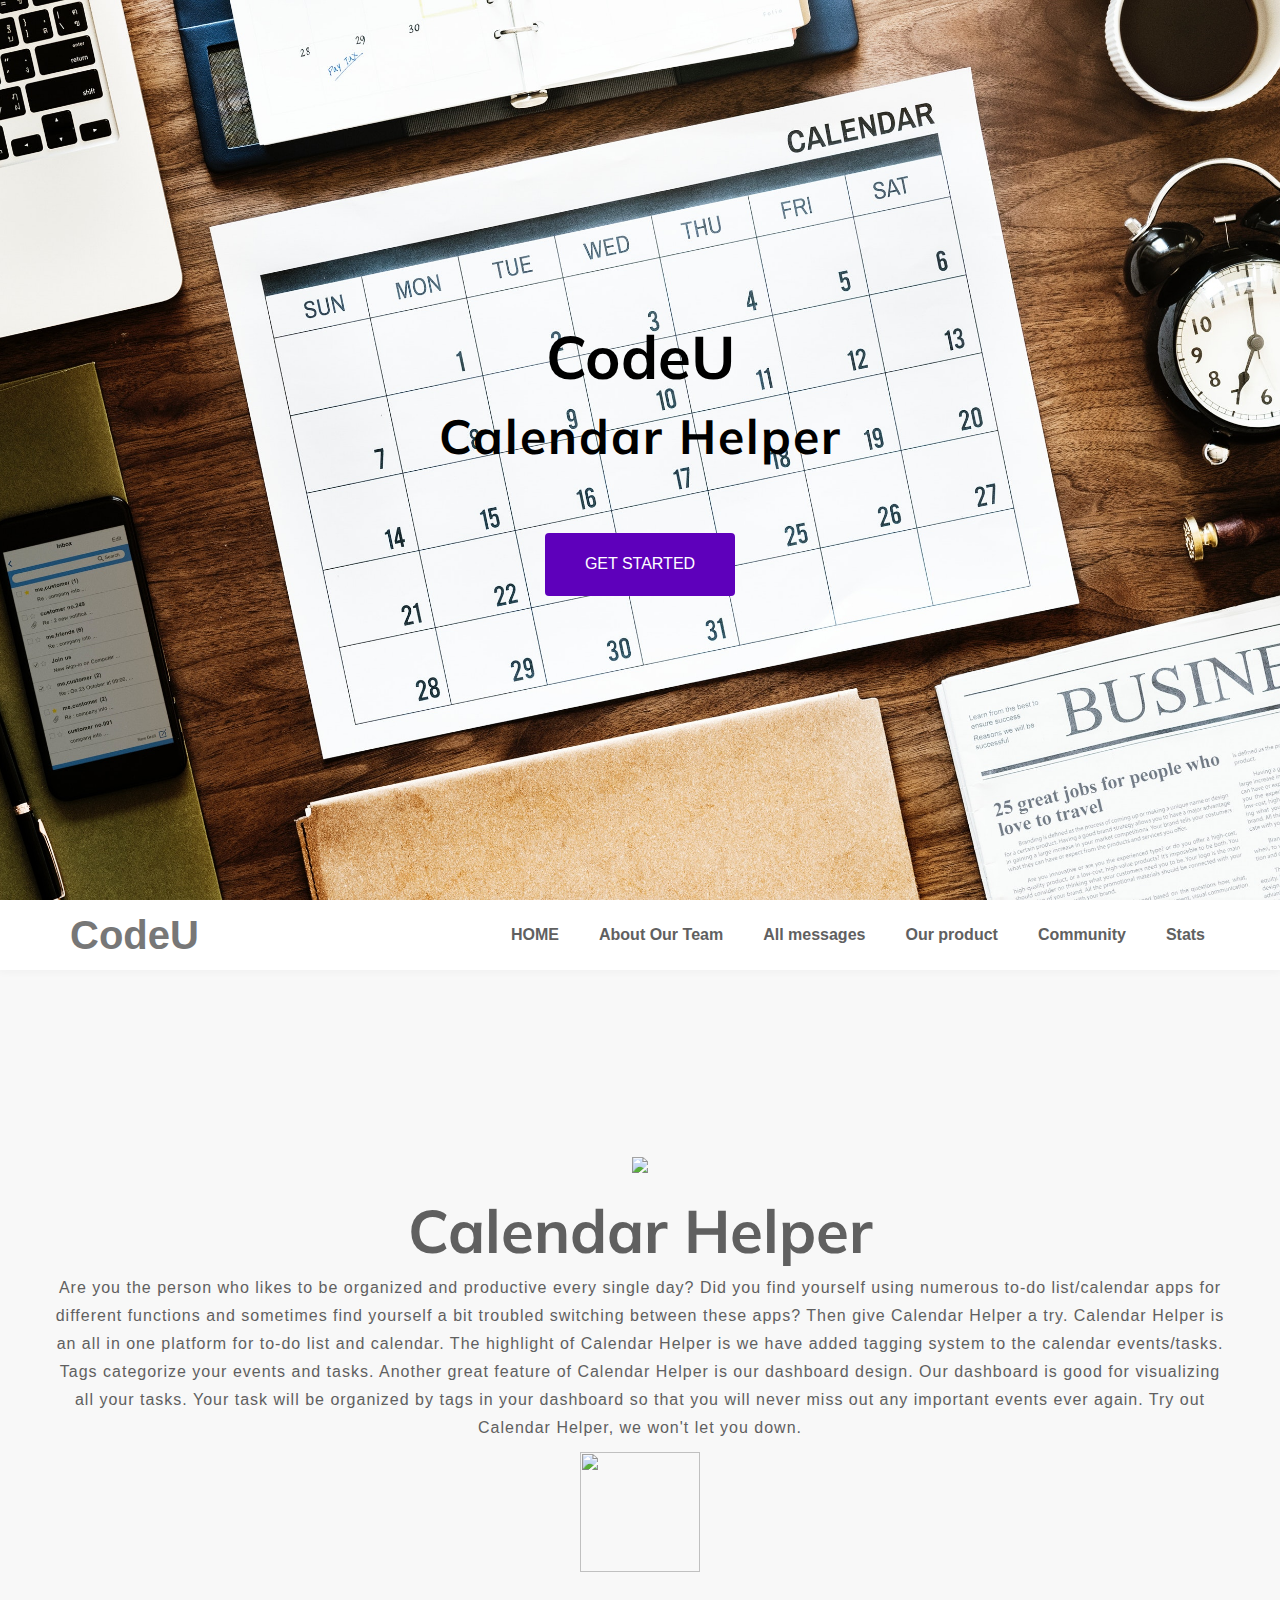
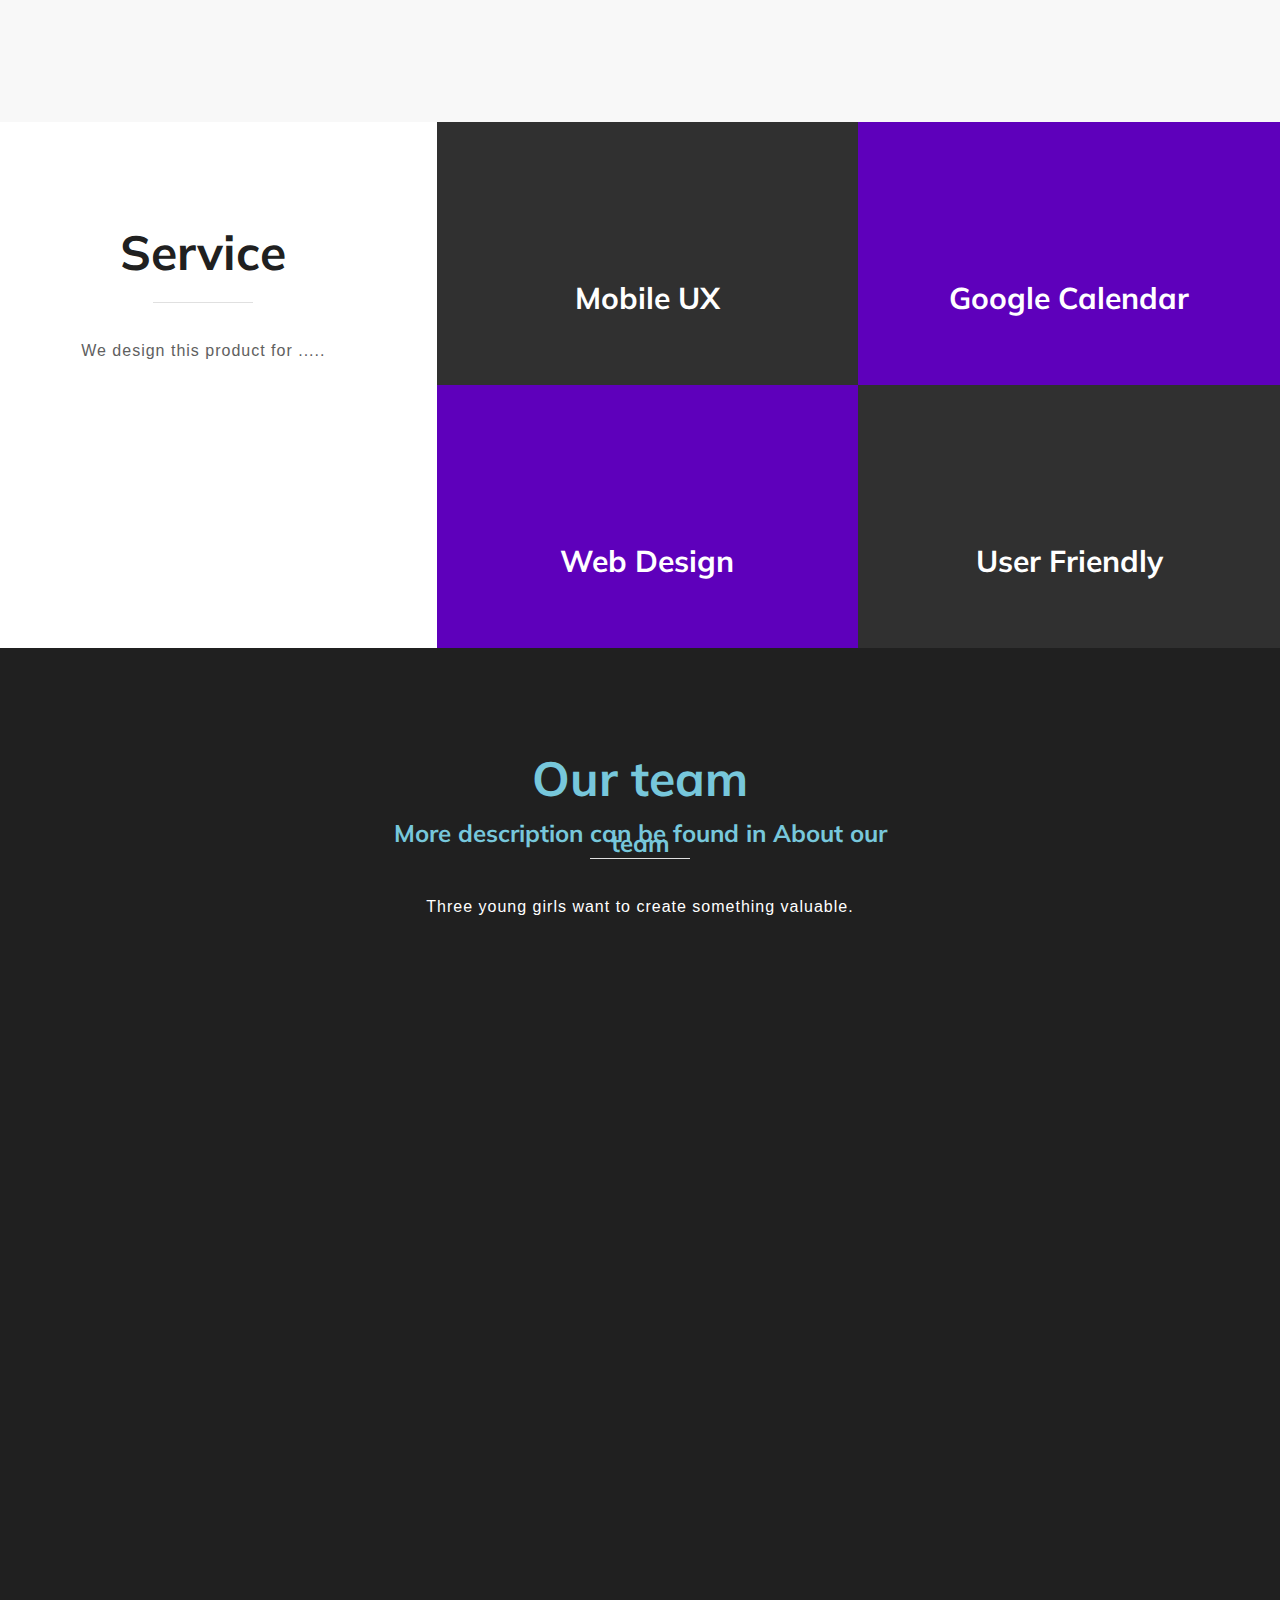
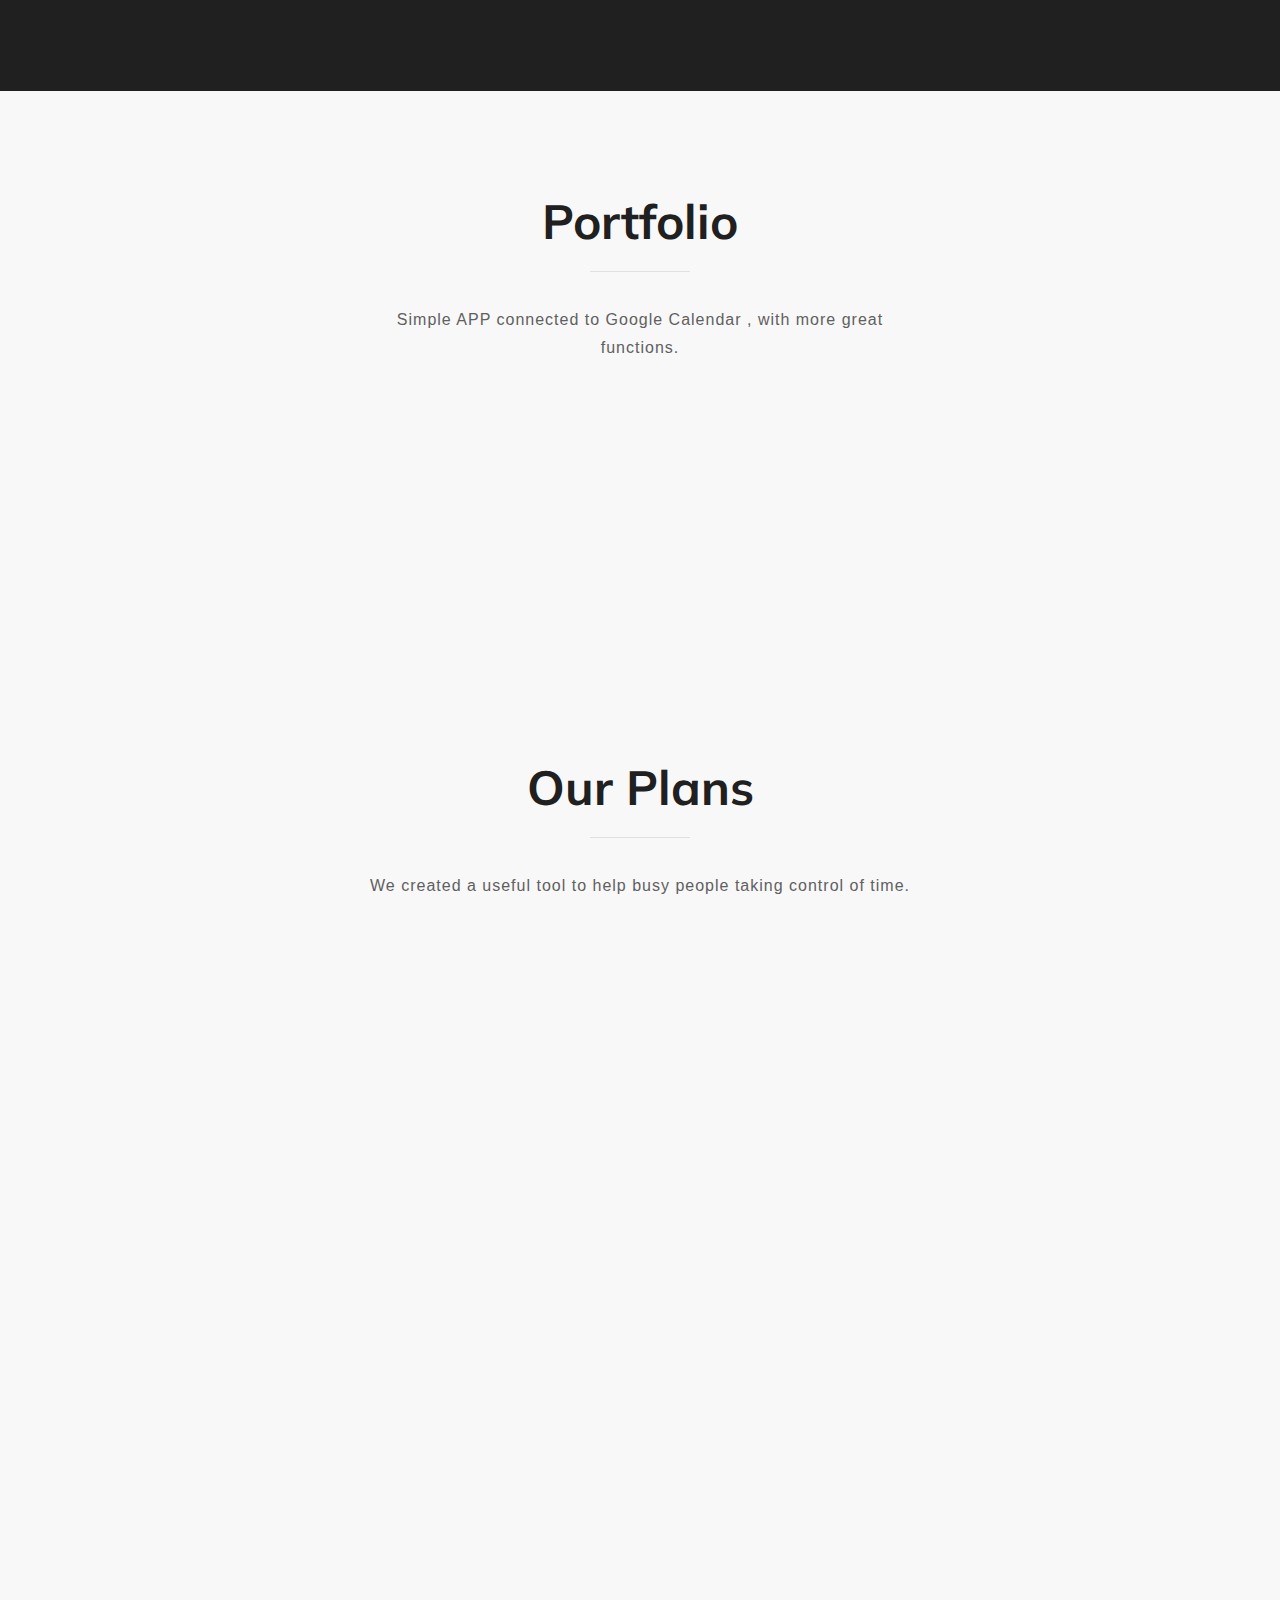
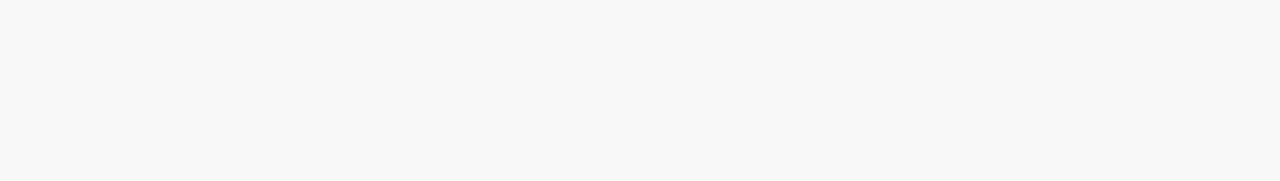
==== src/main/webapp/index.html @ 6b69a309 "credential" ====
<!--
Copyright 2019 Google Inc.

Licensed under the Apache License, Version 2.0 (the "License");
you may not use this file except in compliance with the License.
You may obtain a copy of the License at

    http://www.apache.org/licenses/LICENSE-2.0

Unless required by applicable law or agreed to in writing, software
distributed under the License is distributed on an "AS IS" BASIS,
WITHOUT WARRANTIES OR CONDITIONS OF ANY KIND, either express or implied.
See the License for the specific language governing permissions and
limitations under the License.
-->

<!--
Copyright 2019 Google Inc.

Licensed under the Apache License, Version 2.0 (the "License");
you may not use this file except in compliance with the License.
You may obtain a copy of the License at

    http://www.apache.org/licenses/LICENSE-2.0

Unless required by applicable law or agreed to in writing, software
distributed under the License is distributed on an "AS IS" BASIS,
WITHOUT WARRANTIES OR CONDITIONS OF ANY KIND, either express or implied.
See the License for the specific language governing permissions and
limitations under the License.
-->

<!DOCTYPE html>
<html>

<head>

  <meta charset="utf-8">
  <meta http-equiv="X-UA-Compatible" content="IE=Edge">
  <meta name="viewport" content="width=device-width, initial-scale=1">
  <meta name="keywords" content="">
  <meta name="description" content="">
  <title>Calendar Helper</title>
  <!-- STYLESHEET CSS FILES -->
  <script src="/js/navigation-loader.js"></script>
  <link rel="stylesheet" href="css/landingCss/bootstrap.min.css">
  <link rel="stylesheet" href="css/landingCss/animate.min.css">
  <link rel="stylesheet" href="css/landingCss/font-awesome.min.css">
  <link rel="stylesheet" href="css/landingCss/nivo-lightbox.css">
  <link rel="stylesheet" href="css/landingCss/nivo_themes/default/default.css">
  <link rel="stylesheet" href="css/landingCss/templatemo-style.css">
  <link href="https://fonts.googleapis.com/css?family=Istok+Web|Muli:700&display=swap" rel="stylesheet">
  <link href="https://fonts.googleapis.com/css?family=Lato&display=swap" rel="stylesheet">
</head>

<body onload="addLoginOrLogoutLinkToNavigation();" data-spy="scroll" data-target=".navbar-collapse" data-offset="50">
  <!-- preloader section -->
  <div class="preloader">
    <div class="sk-spinner sk-spinner-rotating-plane"></div>
  </div>
  <!-- home section -->
  <section id="home">
    <div class="container">
      <div class="row">
        <div class="col-md-12 col-sm-12">
          <h1 class="wow bounceInDown rotate">CodeU</h1>
          <h2 class="wow bounce">Calendar Helper</h2>
          <a href="/dashboard.html" class="btn btn-default smoothScroll">GET STARTED</a>
        </div>
      </div>
    </div>
  </section>
  <!-- navigation section -->
  <div class="navbar navbar-default navbar-static-top" role="navigation">
    <div class="container">
      <div class="navbar-header">
        <button class="navbar-toggle" data-toggle="collapse" data-target=".navbar-collapse"> <span
            class="icon icon-bar"></span>
          <span class="icon icon-bar"></span> <span class="icon icon-bar"></span> </button>
        <a href="/" class="navbar-brand">CodeU</a></div>
      <div class="collapse navbar-collapse">
        <ul id="navigation" class="nav navbar-nav navbar-right">
          <li><a href="/" class="smoothScroll">HOME</a></li>
          <li><a href="/aboutus.html" class="smoothScroll">About Our Team</a></li>
          <li><a href="/feed.html" class="smoothScroll">All messages</a></li>
          <li><a href="/dashboard.html" class="smoothScroll">Our product</a></li>
          <li><a href="/community.html" class="smoothScroll">Community</a></li>
          <li><a href="/stats.html" class="smoothScroll">Stats</a></li>
        </ul>
      </div>
    </div>
  </div>
  <!-- intro section -->
  <section id="intro">
    <div class="container">
      <div class="row">
        <div id="left-intro" class="column left">
          <p><img src='images/checklist.svg' width="120px" ,height="120px"></p>
        </div>
        <div id="center-intro" class="column middle">
          <h1>Calendar Helper</h1>
          <p>Are you the person who likes to be organized and productive every single day? Did you find yourself using
            numerous to-do list/calendar apps for different functions and sometimes find yourself a bit troubled
            switching between these apps? Then give Calendar Helper a try. Calendar Helper is an all in one platform for
            to-do list and calendar. The highlight of Calendar Helper is we have added tagging system to the calendar
            events/tasks. Tags categorize your events and tasks. Another great feature of Calendar Helper is our
            dashboard design. Our dashboard is good for visualizing all your tasks. Your task will be organized by tags
            in your dashboard so that you will never miss out any important events ever again. Try out Calendar Helper,
            we won't let you down.</p>
        </div>
        <div id="right-intro" class="column right">
          <p><img src='images/281770.svg' width="120px" height="120px"></p>
        </div>
      </div>
    </div>
  </section>
  <!-- work section -->
  <section id="work">
    <div class="container">
      <div class="row">
        <div class="col-md-4 col-sm-4 title">
          <h2>Service</h2>
          <hr>
          <p>We design this product for .....</p>
        </div>
        <div class="col-md-8 col-sm-8">
          <div class="col-md-6 col-sm-6 bg-black"> <i class="fa fa-mobile"></i>
            <h3>Mobile UX</h3>
          </div>
          <div class="col-md-6 col-sm-6 bg-red"> <i class="fa fa-cloud"></i>
            <h3>Google Calendar</h3>
          </div>
          <div class="col-md-6 col-sm-6 bg-red"> <i class="fa fa-link"></i>
            <h3>Web Design</h3>
          </div>
          <div class="col-md-6 col-sm-6 bg-black"> <i class="fa fa-globe"></i>
            <h3>User Friendly</h3>
          </div>
        </div>
      </div>
    </div>
  </section>
  <!-- team section -->
  <section id="team">
    <div class="container">
      <div class="row">
        <div class="col-md-offset-3 col-md-6 col-md-offset-3  col-sm-offset-2 col-sm-8 col-sm-offset-2 title">
          <h2>Our team</h2>
          <h4>More description can be found in <b> About our team </b></h4>
          <hr>
          <p>Three young girls want to create something valuable.</p>
        </div>
        <div class="col-md-4 col-sm-4 col-xs-6 wow fadeIn" data-wow-delay="0.9s"><img
            src="https://cdn.pixabay.com/photo/2016/06/14/09/33/bulldog-1456110_960_720.png"
            style="height: 520px; width:520px;" class="img-responsive" alt="team img">
          <div class="team-des">
            <h4>Mia Li</h4>
          </div>
        </div>
        <div class="col-md-4 col-sm-4 col-xs-6 wow fadeIn" data-wow-delay="1.3s"><img
            src="https://cdn.pixabay.com/photo/2016/05/30/13/38/cat-1424748_960_720.png"
            style="height: 520px; width:520px;" class="img-responsive" alt="team img">
          <div class="team-des">
            <h4>Joyce Chin</h4>
          </div>
        </div>
        <div class="col-md-4 col-sm-4 col-xs-6 wow fadeIn" data-wow-delay="1.6s"><img
            src="https://cdn.pixabay.com/photo/2012/04/12/21/26/cow-30710_960_720.png"
            style="height: 520px; width:520px;" class="img-responsive" alt="team img">
          <div class="team-des">
            <h4>Joyce Huang</h4>
          </div>
        </div>
      </div>
    </div>
  </section>
  <!-- portfolio section -->
  <div id="portfolio">
    <div class="container">
      <div class="row">
        <div class="col-md-offset-3 col-md-6 col-md-offset-3 col-sm-offset-2 col-sm-8 col-sm-offset-2 title">
          <h2>Portfolio</h2>
          <hr>
          <p>Simple APP connected to Google Calendar , with more great functions.</p>
        </div>
        <div class="col-md-12 col-sm-12"></div>
        <div class="col-md-3 col-sm-3 wow fadeIn" data-wow-delay="0.6s"><a
            href="https://cdn.pixabay.com/photo/2018/03/11/09/08/stopwatch-3216241_960_720.png"
            data-lightbox-gallery="portfolio-gallery"><img style="height: 240px; width:426px;"
              src="https://cdn.pixabay.com/photo/2018/03/11/09/08/stopwatch-3216241_960_720.png"
              alt="portfolio img"></a></div>
        <div class="col-md-3 col-sm-3 wow fadeIn" data-wow-delay="0.6s"><a
            href="https://cdn.pixabay.com/photo/2015/06/25/17/21/smart-watch-821557_960_720.jpg"
            data-lightbox-gallery="portfolio-gallery"><img style="height: 240px; width:426px;"
              src="https://cdn.pixabay.com/photo/2015/06/25/17/21/smart-watch-821557_960_720.jpg"
              alt="portfolio img"></a>
        </div>
        <div class="col-md-3 col-sm-3 wow fadeIn" data-wow-delay="0.6s"><a href="images/portfolio-img3.jpg"
            data-lightbox-gallery="portfolio-gallery"><img style="height: 240px; width:426px;"
              src="images/portfolio-img3.jpg" alt="portfolio img"></a></div>
        <div class="col-md-3 col-sm-3 wow fadeIn" data-wow-delay="0.6s"><a
            href="https://cdn.pixabay.com/photo/2014/07/13/08/30/stress-391654_960_720.jpg"
            data-lightbox-gallery="portfolio-gallery"><img style="height: 240px; width:426px;"
              src="https://cdn.pixabay.com/photo/2014/07/13/08/30/stress-391654_960_720.jpg" alt="portfolio img"></a>
        </div>
        <div class="col-md-3 col-sm-3 wow fadeIn" data-wow-delay="0.6s"><a
            href="https://cdn.pixabay.com/photo/2017/02/13/05/26/stopwatch-2061848_960_720.jpg"
            data-lightbox-gallery="portfolio-gallery"><img style="height: 240px; width:426px;"
              src="https://cdn.pixabay.com/photo/2017/02/13/05/26/stopwatch-2061848_960_720.jpg"
              alt="portfolio img"></a></div>
        <div class="col-md-3 col-sm-3 wow fadeIn" data-wow-delay="0.6s"><a
            href="https://cdn.pixabay.com/photo/2017/03/05/20/09/hurry-2119711_960_720.jpg"
            data-lightbox-gallery="portfolio-gallery"><img style="height: 240px; width:426px;"
              src="https://cdn.pixabay.com/photo/2017/03/05/20/09/hurry-2119711_960_720.jpg" alt="portfolio img"></a>
        </div>
        <div class="col-md-3 col-sm-3 wow fadeIn" data-wow-delay="0.6s"><a
            href="https://cdn.pixabay.com/photo/2017/10/11/11/43/multi-tasking-2840792_960_720.jpg"
            data-lightbox-gallery="portfolio-gallery"><img style="height: 240px; width:426px;"
              src="https://cdn.pixabay.com/photo/2017/10/11/11/43/multi-tasking-2840792_960_720.jpg"
              alt="portfolio img"></a></div>
        <div class="col-md-3 col-sm-3 wow fadeIn" data-wow-delay="0.6s"><a
            href="https://cdn.pixabay.com/photo/2017/07/15/15/48/males-2506813_960_720.jpg"
            data-lightbox-gallery="portfolio-gallery"><img style="height: 240px; width:426px;"
              src="https://cdn.pixabay.com/photo/2017/07/15/15/48/males-2506813_960_720.jpg" alt="portfolio img"></a>
        </div>
      </div>
    </div>
  </div>
  <!-- price section -->
  <div id="price">
    <div class="container">
      <div class="col-md-offset-3 col-md-6 col-md-offset-3  col-sm-offset-2 col-sm-8 col-sm-offset-2 title">
        <h2>Our Plans</h2>
        <hr>
        <p>We created a useful tool to help busy people taking control of time.</p>
      </div>
      <div class="col-md-4 col-sm-6">
        <div class="plan wow bounceIn" data-wow-delay="0.3s">
          <div class="plan_title">
            <h3>Timetable</h3>
          </div>
          <div class="plan_sub_title">
            <h2>$ 20</h2>
            <small>Per month</small>
          </div>
          <ul>
            <li>10 EMAIL ACCOUNTS</li>
            <li>1 GB SPACE</li>
            <li>20 MORE THEMES</li>
          </ul>
          <button class="btn btn-warning"><a href="/dashboard.html">Get started</a></button>
        </div>
      </div>
      <div class="col-md-4 col-sm-6">
        <div class="plan wow bounceIn" data-wow-delay="0.6s">
          <div class="plan_title">
            <h3>Today's Tasks</h3>
          </div>
          <div class="plan_sub_title">
            <h2>$ 40</h2>
            <small>Per month</small>
          </div>
          <ul>
            <li>10 EMAIL ACCOUNTS</li>
            <li>4 GB SPACE</li>
            <li>20 MORE THEMES</li>
          </ul>
          <button class="btn btn-warning"><a href="/dashboard.html">Get started</a></button>
        </div>
      </div>
      <div class="col-md-4 col-sm-6">
        <div class="plan wow bounceIn" data-wow-delay="0.9s">
          <div class="plan_title">
            <h3>Tags</h3>
          </div>
          <div class="plan_sub_title">
            <h2>$ 60</h2>
            <small>Per month</small>
          </div>
          <ul>
            <li>10 EMAIL ACCOUNTS</li>
            <li>10 GB SPACE</li>
            <li>20 MORE THEMES</li>
          </ul>
          <button class="btn btn-warning"><a href="/dashboard.html">Get started</a></button>
        </div>
      </div>
    </div>
  </div>

  <!-- JAVASCRIPT JS FILES -->
  <script src="js/landingJs/jquery.js"></script>
  <script src="js/landingJs/bootstrap.min.js"></script>
  <script src="js/landingJs/nivo-lightbox.min.js"></script>
  <script src="js/landingJs/smoothscroll.js"></script>
  <script src="js/landingJs/jquery.sticky.js"></script>
  <script src="js/landingJs/jquery.parallax.js"></script>
  <script src="js/landingJs/wow.min.js"></script>
  <script src="js/landingJs/custom.js"></script>
</body>

</html>
---- src/main/webapp/css/landingCss/nivo_themes/default/default.css ----
/*
 * Nivo Lightbox Default Theme v1.0
 * http://dev7studios.com/nivo-lightbox
 *
 * Copyright 2013, Dev7studios
 * Free to use and abuse under the MIT license.
 * http://www.opensource.org/licenses/mit-license.php
 */
 
.nivo-lightbox-theme-default.nivo-lightbox-overlay { 
	background: #666;
	background: rgba(0,0,0,0.6); 
}
.nivo-lightbox-theme-default .nivo-lightbox-content.nivo-lightbox-loading { background: url(loading.gif) no-repeat 50% 50%; }

.nivo-lightbox-theme-default .nivo-lightbox-nav {
	top: 10%;
	width: 8%;
	height: 80%;
	text-indent: -9999px;
	background-repeat: no-repeat;
	background-position: 50% 50%;
	opacity: 0.5;
}
.nivo-lightbox-theme-default .nivo-lightbox-nav:hover { 
	opacity: 1; 
	background-color: rgba(0,0,0,0.5);
}
.nivo-lightbox-theme-default .nivo-lightbox-prev { 
	background-image: url(prev.png); 
	border-radius: 0 3px 3px 0;
}
.nivo-lightbox-theme-default .nivo-lightbox-next { 
	background-image: url(next.png); 
	border-radius: 3px 0 0 3px;
}

.nivo-lightbox-theme-default .nivo-lightbox-close {
	display: block;
	background: url(close.png) no-repeat;
	width: 48px;
	height: 48px;
	text-indent: -9999px;
	padding: 5px;
	opacity: 0.5;
}
.nivo-lightbox-theme-default .nivo-lightbox-close:hover { opacity: 1; }

.nivo-lightbox-theme-default .nivo-lightbox-title-wrap { bottom: -7%; }
.nivo-lightbox-theme-default .nivo-lightbox-title {
	font: 14px/20px 'Helvetica Neue', Helvetica, Arial, sans-serif;
	font-style: normal;
	font-weight: normal;
	background: #000;
	color: #fff;
	padding: 7px 15px;
	border-radius: 30px;
}

.nivo-lightbox-theme-default .nivo-lightbox-image img {
	background: #fff;
	-webkit-box-shadow: 0px 1px 1px rgba(0,0,0,0.4);
	        box-shadow: 0px 1px 1px rgba(0,0,0,0.4);
}
.nivo-lightbox-theme-default .nivo-lightbox-ajax,
.nivo-lightbox-theme-default .nivo-lightbox-inline {
	background: #fff;
	padding: 40px;
	-webkit-box-shadow: 0px 1px 1px rgba(0,0,0,0.4);
	        box-shadow: 0px 1px 1px rgba(0,0,0,0.4);
}

@media (-webkit-min-device-pixel-ratio: 1.3),
       (-o-min-device-pixel-ratio: 2.6/2),
       (min--moz-device-pixel-ratio: 1.3),
       (min-device-pixel-ratio: 1.3),
       (min-resolution: 1.3dppx) {

	.nivo-lightbox-theme-default .nivo-lightbox-content.nivo-lightbox-loading { 
		background-image: url(loading@2x.gif); 
		-webkit-background-size: 32px 32px; 
		        background-size: 32px 32px;
	}
	.nivo-lightbox-theme-default .nivo-lightbox-prev { 
		background-image: url(prev@2x.png); 
		-webkit-background-size: 48px 48px; 
		        background-size: 48px 48px;
	}
	.nivo-lightbox-theme-default .nivo-lightbox-next { 
		background-image: url(next@2x.png); 
		-webkit-background-size: 48px 48px; 
		        background-size: 48px 48px;
	}
	.nivo-lightbox-theme-default .nivo-lightbox-close { 
		background-image: url(close@2x.png); 
		-webkit-background-size: 16px 16px; 
		        background-size: 16px 16px;
	}
	
}
---- src/main/webapp/css/landingCss/templatemo-style.css ----
/*
ROMNA Template
http://www.templatemo.com/free-website-templates/
*/

body {
	background: #f8f8f8;
	color: #606060;
	font-family: 'Proxima', sans-serif;
	font-size: 16px;
	font-weight: 400;
	position: relative;
}
html, body {
	-webkit-font-smoothing: antialiased;
	-moz-osx-font-smoothing: grayscale;
	overflow-x: hidden;
	text-align: center;
	vertical-align: middle;
}
@font-face {
	font-family: 'Proxima';
	src: url(../fonts/ProximaNova-Regular.otf);
}
@font-face {
	font-family: 'Proxima Bold';
	src: url(../fonts/ProximaNova-Bold.otf);
}
h1, h2, h3, h4, h5, h6 {
	font-family: 'Muli',"Proxima Bold";
	font-weight: bold;
}
p {
	letter-spacing: 1px;
	line-height: 28px;
}
hr {
	border-color: #e0e0e0;
	margin: 0 auto 20px auto;
	width: 100px !important;
}
h1 {
	font-size: 60px;
}
h2 {
	font-size: 48px;
}
h3 {
	font-size: 30px;
}
h4 {
	font-size: 24px;
}
h5 {
	font-size: 18px;
}
h6 {
	font-size: 16px;
}
.title {
	padding-bottom: 40px;
}
.title h2 {
	color: #202020;
	line-height: 20px;
	padding-bottom: 30px;
}
.title p {
	padding-top: 14px;
	padding-bottom: 30px;
}
.parallax-section {
	background-attachment: fixed !important;
	background-size: cover !important;
}
/* preloader section */
.preloader {
	position: fixed;
	top: 0;
	left: 0;
	width: 100%;
	height: 100%;
	z-index: 99999;
	display: -webkit-flex;
	display: -ms-flexbox;
	display: flex;
	-webkit-flex-flow: row nowrap;
	-ms-flex-flow: row nowrap;
	flex-flow: row nowrap;
	-webkit-justify-content: center;
	-ms-flex-pack: center;
	justify-content: center;
	-webkit-align-items: center;
	-ms-flex-align: center;
	align-items: center;
	background: none repeat scroll 0 0 #fff;
	background: none repeat scroll 0 0 #f9f9f9;
}
.sk-spinner-rotating-plane.sk-spinner {
	width: 40px;
	height: 40px;
	background-color: #a4a4ff;
	border-radius: 50%;
	-webkit-animation: sk-rotatePlane 1.2s infinite ease-in-out;
	animation: sk-rotatePlane 1.2s infinite ease-in-out;
}
@keyframes sk-rotatePlane {
0% {
-webkit-transform: perspective(120px) rotateX(0deg) rotateY(0deg);
transform: perspective(120px) rotateX(0deg) rotateY(0deg);
}
50% {
-webkit-transform: perspective(120px) rotateX(-180.1deg) rotateY(0deg);
transform: perspective(120px) rotateX(-180.1deg) rotateY(0deg);
}
100% {
-webkit-transform: perspective(120px) rotateX(-180deg) rotateY(-179.9deg);
transform: perspective(120px) rotateX(-180deg) rotateY(-179.9deg);
}
}
/* home section */
#home {
	background: url(images/agenda-calendar-data-1020323.jpg) fixed;
	background-repeat:no-repeat;
    background-size:cover;
	color: #000000;
	display: -webkit-box;
	display: -webkit-flex;
	display: -ms-flexbox;
	display: flex;
	-webkit-box-align: center;
	-webkit-align-items: center;
	-ms-flex-align: center;
	align-items: center;
	height: 100vh;
	text-align: center;
}
#home h2 {
	letter-spacing: 2px;
}
#home .btn {
	background: #5e00bb;
	border-radius: 4px;
	border: none;
	color: #ffffff;
	font-size: 16px;
	padding: 20px 40px;
	margin-top: 60px;
}
#home .btn:hover {
	background: #fff;
	color: #5e00bb;
	transition: all 0.4s ease-in-out;
}
/* navigation section */
.navbar-default {
	background: #fff;
	border: none;
	box-shadow: 0 2px 8px 0 rgba(50, 50, 50, 0.04);
	margin: 0 !important;
}
.navbar-default .navbar-brand {
	font-size: 40px;
	font-weight: bold;
	margin: 0;
	line-height: 40px !important;
}
.navbar-default .navbar-nav li a {
	color: #606060;
	font-weight: bold;
	padding-right: 20px;
	padding-left: 20px;
	line-height: 40px;
}
.navbar-default .navbar-nav li a:hover {
	color: #5e00bb;
}
.navbar-default .navbar-nav > li > a:hover, .navbar-default .navbar-nav > li > a:focus {
	color: #5e00bb;
	background-color: transparent;
}
.navbar-default .navbar-nav > .active > a, .navbar-default .navbar-nav > .active > a:hover, .navbar-default .navbar-nav > .active > a:focus {
	color:#5e00bb;
	background-color: transparent;
}
.navbar-default .navbar-toggle {
	border: none;
	padding-top: 12px;
}
.navbar-default .navbar-toggle .icon-bar {
	background: #5e00bb;
	border-color: transparent;
}
.navbar-default .navbar-toggle:hover, .navbar-default .navbar-toggle:focus {
	background-color: transparent;
}
.smoothScroll:hover{
	color: #5e00bb;
}
/* intro section */
#intro {
	padding-top: 180px;
	padding-bottom: 140px;
}
#intro h4 {
	padding-bottom: 16px;
}
/* work section */
#work {
	background-color: #ffffff;
}
#work .container {
	width: 100%;
	padding: 0;
	margin: 0;
}
#work .title {
	padding: 100px 60px 60px 60px;
}
#work .bg-black {
	background-color: #303030;
	color: #ffffff;
}
#work .bg-red {
	background-color: #5e00bb;
	color: #ffffff;
}
#work h3 {
	padding-bottom: 60px;
}
#work .fa {
	color: #77c7db;
	cursor: pointer;
	font-size: 40px;
	width: 100px;
	height: 100px;
	line-height: 100px;
	text-align: center;
	transition: all 0.4s ease-in-out;
	margin-top: 40px;
}
#work .fa:hover {
	background-color: #ffffff;
	border-radius: 50%;
	color: #303030;
}
/* team section */
#team {
	background: #202020 url("https://cdn.pixabay.com/photo/2018/05/04/10/30/team-3373638_960_720.jpg") fixed;
	background-repeat:no-repeat;
    background-size:cover;
	color: #ffffff;
	padding-top: 100px;
	padding-bottom: 100px;
}
#team h2 {
	color: #77c7db;
}
#team h3 {
	font-size: 20px;
	line-height: 10px;
}
#team h4 {
	color: #77c7db;
	line-height: 10px;
	font-weight: bold;
}
#team .team-des {
	background-color: #5e00bb;
	color: #77c7db;
	padding: 20px 12px;
	position: relative;
}
#team img {
	max-width: 100%;
	height: auto;
	padding-top: 60px;
}
/* portfolio section */
#portfolio {
	padding-top: 100px;
	padding-bottom: 100px;
}
#portfolio h2 {
	line-height: 20px;
}
#portfolio h3 {
	color: #5e00bb;
	padding-bottom: 60px;
}
#portfolio a {
	text-decoration: none;
}
#portfolio img {
	border-radius: 1px;
	width: 100%;
	max-width: 100%;
	height: auto;
	opacity: 0.8;
	margin-bottom: 34px;
	opacity: 0.6;
	transition: all 0.4s ease-in-out;
}
#portfolio img:hover {
	opacity: 0.9;
}
/* price section */
#price {
	background: url("https://cdn.pixabay.com/photo/2015/06/08/15/11/typewriter-801921_960_720.jpg") fixed;
	background-repeat:no-repeat;
    background-size:cover;
	padding-top: 100px;
	padding-bottom: 120px;
}
#price .plan {
	background: #5e00bb;
	color: #ffffff;
	padding: 0 0 60px 0;
}
#price .plan .plan_title {
	background-color: #f6f6f6;
	color: #77c7db;
	padding-top: 40px;
	padding-bottom: 40px;
}
#price .plan .plan_sub_title {
	border-bottom: 1px solid #ffffff;
	padding: 30px;
}
#price .plan ul {
	padding: 0;
}
#price .plan ul li {
	display: block;
	font-family: "Proxima";
	font-size: 16px;
	padding: 40px 0 10px 0;
}
#price .plan .btn {
	background: #77c7db;
	border: none;
	border-radius: 0;
	color: #202020;
	font-size: 16px;
	font-weight: bold;
	padding: 20px 40px;
	transition: all 0.4s ease-in-out;
	margin-top: 20px;
}
#price .plan .btn:hover {
	background: #a4a4ff;
	color: #ffffff;
}
/* google map section */
#map-canvas {
	border: none;
	width: 100%;
	height: 400px;
}

.social-icon {
	padding: 0;
	margin: 0;
	text-align: center;
	vertical-align: middle;
}
.social-icon li {
	list-style: none;
	display: inline-block;
}
.social-icon li a {
	background: #f8f8f8;
	border-radius: 100%;
	color: #5e00bb;
	font-size: 32px;
	width: 80px;
	height: 80px;
	line-height: 80px;
	text-align: center;
	text-decoration: none;
	transition: all 0.4s ease-in-out;
	margin: 0 6px 40px 6px;
}
.social-icon li a:hover {
	background: #080808;
}
@media screen and (max-width:980px) {
.navbar-default .navbar-nav li a {
	padding-right: 14px;
	padding-left: 14px;
	font-size: 13px;
}
#intro h2 {
	font-size: 32px;
}
#work .title {
	padding: 80px 20px 20px 20px;
}
.portfolio-thumb .portfolio-overlay {
	padding-top: 24px;
}
}
@media (max-width:767px) {
.navbar-brand {
	padding-top: 6px;
}
}
@media (max-width:400px) {
#home h1 {
	font-size: 32px;
}
#home h2 {
	font-size: 22px;
}
#intro h2 {
	font-size: 20px;
}
.portfolio-thumb .portfolio-overlay {
	padding-top: 60px;
}
}
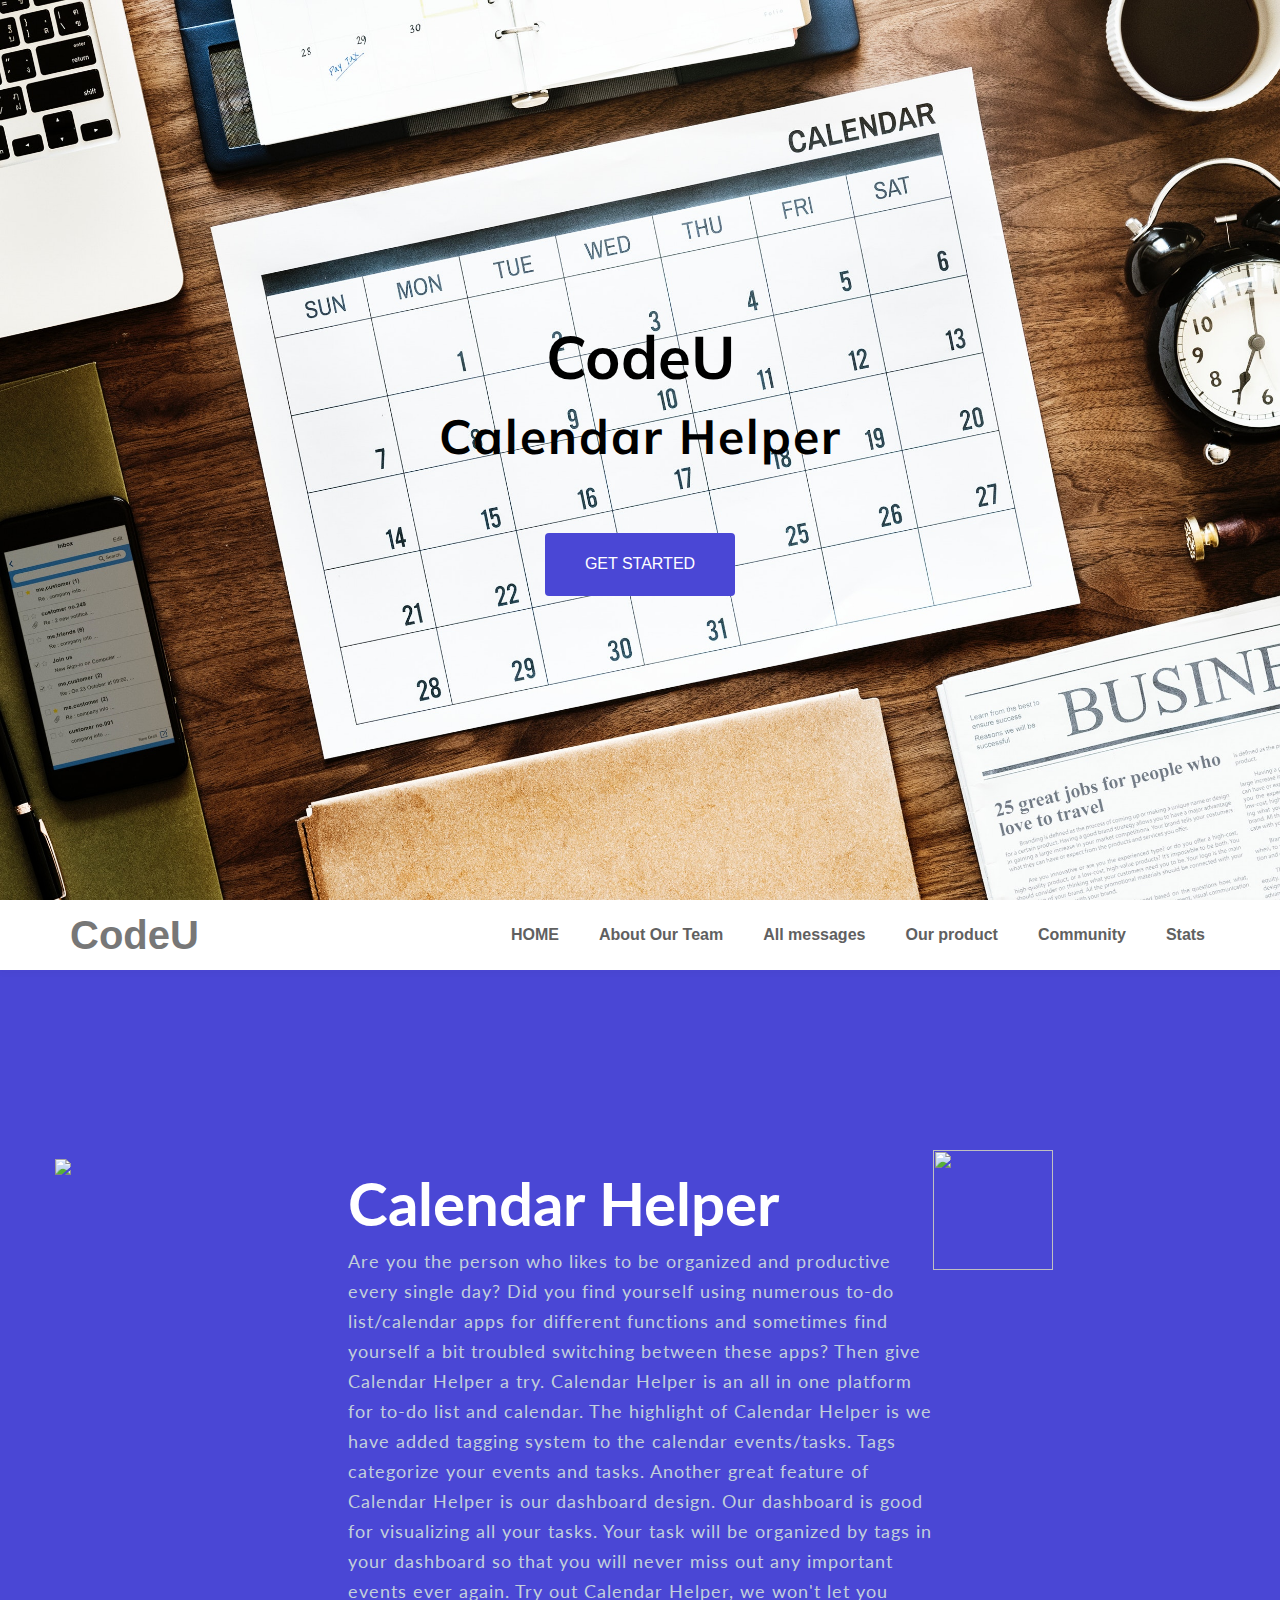
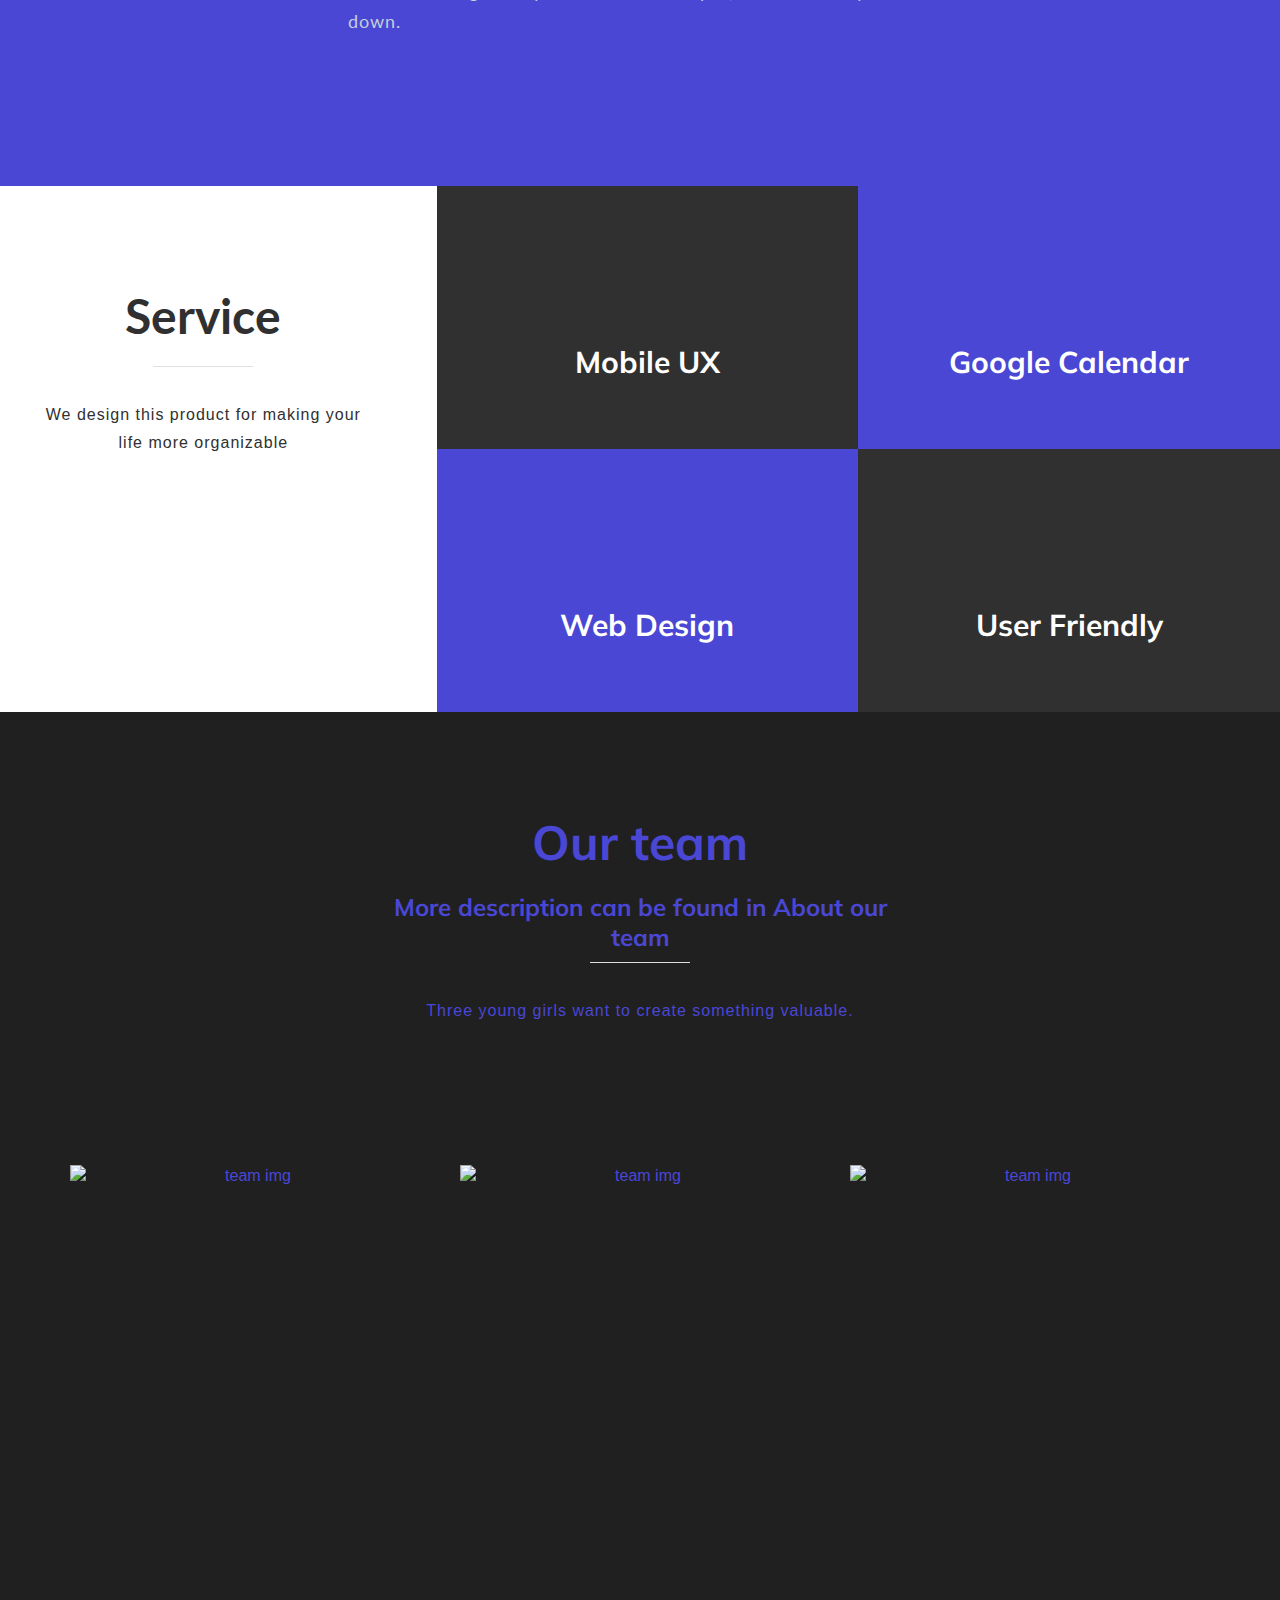
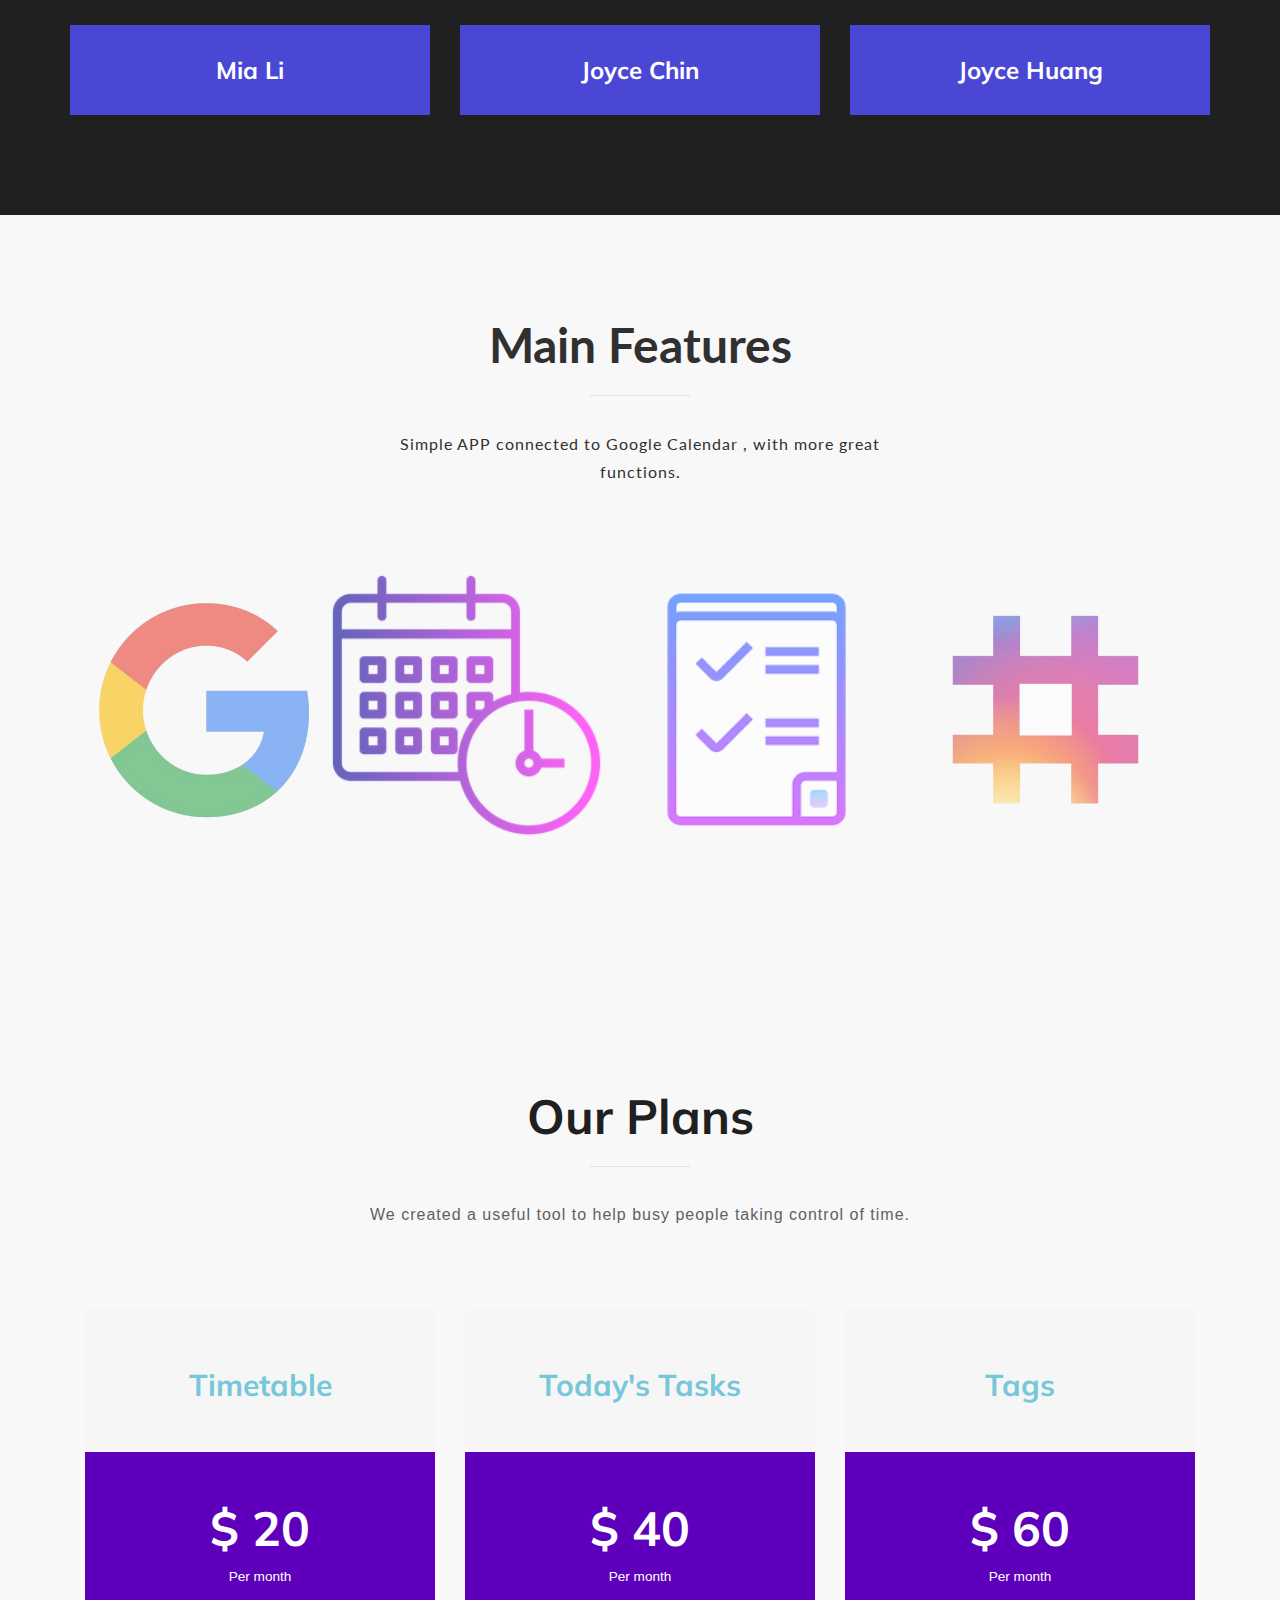
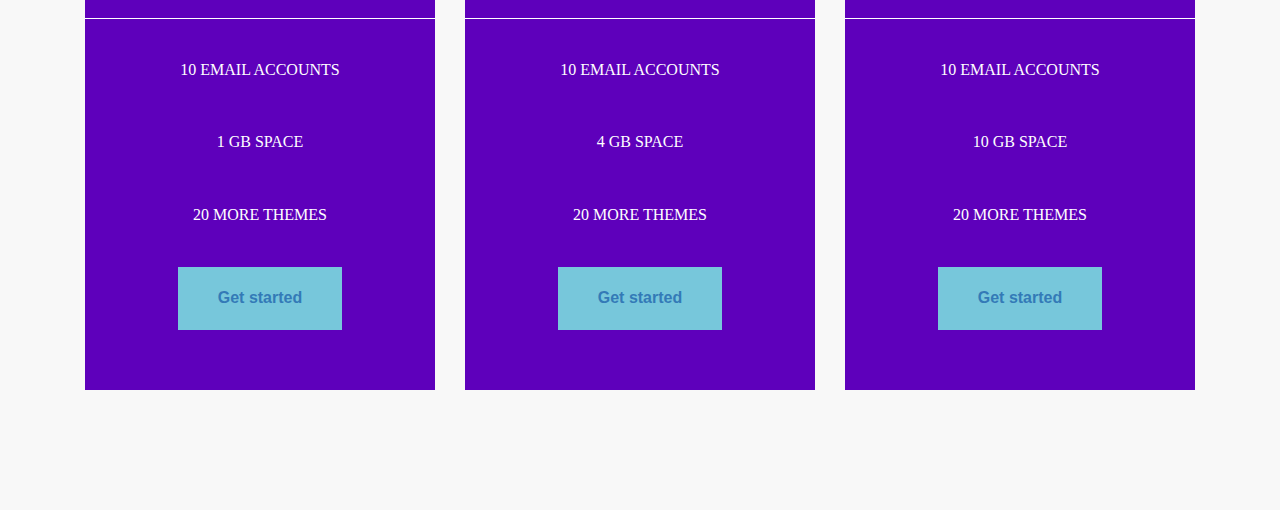
==== commit 6dd37a87: "Merge pull request #42 from joycenerd/joycenerdDev" ====
--- a/src/main/webapp/index.html
+++ b/src/main/webapp/index.html
@@ -51,6 +51,7 @@
   <link rel="stylesheet" href="css/landingCss/templatemo-style.css">
   <link href="https://fonts.googleapis.com/css?family=Istok+Web|Muli:700&display=swap" rel="stylesheet">
   <link href="https://fonts.googleapis.com/css?family=Lato&display=swap" rel="stylesheet">
+  <link rel="stylesheet" href="https://cdnjs.cloudflare.com/ajax/libs/jquery-modal/0.9.1/jquery.modal.min.css" />
 </head>
 
 <body onload="addLoginOrLogoutLinkToNavigation();" data-spy="scroll" data-target=".navbar-collapse" data-offset="50">
@@ -65,7 +66,7 @@
         <div class="col-md-12 col-sm-12">
           <h1 class="wow bounceInDown rotate">CodeU</h1>
           <h2 class="wow bounce">Calendar Helper</h2>
-          <a href="/dashboard.html" class="btn btn-default smoothScroll">GET STARTED</a>
+          <a href="/login" class="btn btn-default smoothScroll">GET STARTED</a>
         </div>
       </div>
     </div>
@@ -121,7 +122,7 @@
         <div class="col-md-4 col-sm-4 title">
           <h2>Service</h2>
           <hr>
-          <p>We design this product for .....</p>
+          <p>We design this product for making your life more organizable</p>
         </div>
         <div class="col-md-8 col-sm-8">
           <div class="col-md-6 col-sm-6 bg-black"> <i class="fa fa-mobile"></i>
@@ -179,51 +180,42 @@
     <div class="container">
       <div class="row">
         <div class="col-md-offset-3 col-md-6 col-md-offset-3 col-sm-offset-2 col-sm-8 col-sm-offset-2 title">
-          <h2>Portfolio</h2>
+          <h2>Main Features</h2>
           <hr>
           <p>Simple APP connected to Google Calendar , with more great functions.</p>
         </div>
-        <div class="col-md-12 col-sm-12"></div>
-        <div class="col-md-3 col-sm-3 wow fadeIn" data-wow-delay="0.6s"><a
-            href="https://cdn.pixabay.com/photo/2018/03/11/09/08/stopwatch-3216241_960_720.png"
-            data-lightbox-gallery="portfolio-gallery"><img style="height: 240px; width:426px;"
-              src="https://cdn.pixabay.com/photo/2018/03/11/09/08/stopwatch-3216241_960_720.png"
-              alt="portfolio img"></a></div>
-        <div class="col-md-3 col-sm-3 wow fadeIn" data-wow-delay="0.6s"><a
-            href="https://cdn.pixabay.com/photo/2015/06/25/17/21/smart-watch-821557_960_720.jpg"
-            data-lightbox-gallery="portfolio-gallery"><img style="height: 240px; width:426px;"
-              src="https://cdn.pixabay.com/photo/2015/06/25/17/21/smart-watch-821557_960_720.jpg"
-              alt="portfolio img"></a>
-        </div>
-        <div class="col-md-3 col-sm-3 wow fadeIn" data-wow-delay="0.6s"><a href="images/portfolio-img3.jpg"
-            data-lightbox-gallery="portfolio-gallery"><img style="height: 240px; width:426px;"
-              src="images/portfolio-img3.jpg" alt="portfolio img"></a></div>
-        <div class="col-md-3 col-sm-3 wow fadeIn" data-wow-delay="0.6s"><a
-            href="https://cdn.pixabay.com/photo/2014/07/13/08/30/stress-391654_960_720.jpg"
-            data-lightbox-gallery="portfolio-gallery"><img style="height: 240px; width:426px;"
-              src="https://cdn.pixabay.com/photo/2014/07/13/08/30/stress-391654_960_720.jpg" alt="portfolio img"></a>
-        </div>
-        <div class="col-md-3 col-sm-3 wow fadeIn" data-wow-delay="0.6s"><a
-            href="https://cdn.pixabay.com/photo/2017/02/13/05/26/stopwatch-2061848_960_720.jpg"
-            data-lightbox-gallery="portfolio-gallery"><img style="height: 240px; width:426px;"
-              src="https://cdn.pixabay.com/photo/2017/02/13/05/26/stopwatch-2061848_960_720.jpg"
-              alt="portfolio img"></a></div>
-        <div class="col-md-3 col-sm-3 wow fadeIn" data-wow-delay="0.6s"><a
-            href="https://cdn.pixabay.com/photo/2017/03/05/20/09/hurry-2119711_960_720.jpg"
-            data-lightbox-gallery="portfolio-gallery"><img style="height: 240px; width:426px;"
-              src="https://cdn.pixabay.com/photo/2017/03/05/20/09/hurry-2119711_960_720.jpg" alt="portfolio img"></a>
-        </div>
-        <div class="col-md-3 col-sm-3 wow fadeIn" data-wow-delay="0.6s"><a
-            href="https://cdn.pixabay.com/photo/2017/10/11/11/43/multi-tasking-2840792_960_720.jpg"
-            data-lightbox-gallery="portfolio-gallery"><img style="height: 240px; width:426px;"
-              src="https://cdn.pixabay.com/photo/2017/10/11/11/43/multi-tasking-2840792_960_720.jpg"
-              alt="portfolio img"></a></div>
-        <div class="col-md-3 col-sm-3 wow fadeIn" data-wow-delay="0.6s"><a
-            href="https://cdn.pixabay.com/photo/2017/07/15/15/48/males-2506813_960_720.jpg"
-            data-lightbox-gallery="portfolio-gallery"><img style="height: 240px; width:426px;"
-              src="https://cdn.pixabay.com/photo/2017/07/15/15/48/males-2506813_960_720.jpg" alt="portfolio img"></a>
-        </div>
-      </div>
+      </div>
+      <div class="col-md-12 col-sm-12"></div>
+      <div id="loginOAuth" class="modal">
+        <p>No need to signup to use our app. What you need to do is to log in to your Google account. We use Google OAuth2
+          for login.</p>
+        <a href="#" rel="modal:close"></a>
+      </div>
+      <div id="timeTable" class="modal">
+        <p>TimeTable shows all your event on Google calendar today. When using our app you won't need to Google calendar
+          to look at your schedule for today anymore. Our app do this for you!</p>
+        <a href="#" rel="modal:close"></a>
+      </div>
+      <div id="todayTask" class="modal">
+        <p>Today's Task is same as to-do list for your everyday life. What's the first thing you do to start your day?
+          Create to-do list may be one of your top priority. Then Today's Task is here for you. You can add, delete and
+          re-order your tasks in Today's Task.</p>
+        <a href="#" rel="modal:close"></a>
+      </div>
+      <div id="tagging" class="modal">
+        <p>Still waiting for this to feature haha~</p>
+        <a href="#" rel="modal:close"></a>
+      </div>
+      <a href="#loginOAuth" data-rel="popup" data-position-to="window" data-transition="fade" rel="modal:open"><img
+          class="popphoto" src="images/PSpUS-Hp_400x400.png" alt="Google OAuth2" style="width:20%"></a>
+      <a href="#timeTable" data-rel="popup" data-position-to="window" data-transition="fade" rel="modal:open"><img
+          class="popphoto" src="images/game-schedule-calendar-deadline-timer-date-time-4-25484.png" alt="TimeTable"
+          style="width:25%"></a>
+      <a href="#todayTask" data-rel="popup" data-position-to="window" data-transition="fade" rel="modal:open"><img
+          class="popphoto" src="images/download.png" alt="Today's Task" style="width:25%"></a>
+      <a href="#tagging" data-rel="popup" data-position-to="window" data-transition="fade" rel="modal:open"><img
+          class="popphoto" src="images/47-473418_hashtag-png-transparent-hashtag-instagram-icon-png.png"
+          alt="tagging system" style="width:25%"></a>
     </div>
   </div>
   <!-- price section -->
@@ -248,7 +240,7 @@
             <li>1 GB SPACE</li>
             <li>20 MORE THEMES</li>
           </ul>
-          <button class="btn btn-warning"><a href="/dashboard.html">Get started</a></button>
+          <button class="btn btn-warning"><a href="#">Get started</a></button>
         </div>
       </div>
       <div class="col-md-4 col-sm-6">
@@ -297,6 +289,8 @@
   <script src="js/landingJs/jquery.parallax.js"></script>
   <script src="js/landingJs/wow.min.js"></script>
   <script src="js/landingJs/custom.js"></script>
+  <script src="https://cdnjs.cloudflare.com/ajax/libs/jquery/3.0.0/jquery.min.js"></script>
+  <script src="https://cdnjs.cloudflare.com/ajax/libs/jquery-modal/0.9.1/jquery.modal.min.js"></script>
 </body>
 
-</html>+</html>
--- a/src/main/webapp/css/landingCss/templatemo-style.css
+++ b/src/main/webapp/css/landingCss/templatemo-style.css
@@ -11,6 +11,7 @@
 	font-weight: 400;
 	position: relative;
 }
+
 html, body {
 	-webkit-font-smoothing: antialiased;
 	-moz-osx-font-smoothing: grayscale;
@@ -18,62 +19,79 @@
 	text-align: center;
 	vertical-align: middle;
 }
+
 @font-face {
 	font-family: 'Proxima';
 	src: url(../fonts/ProximaNova-Regular.otf);
 }
+
 @font-face {
 	font-family: 'Proxima Bold';
 	src: url(../fonts/ProximaNova-Bold.otf);
 }
+
 h1, h2, h3, h4, h5, h6 {
-	font-family: 'Muli',"Proxima Bold";
+	font-family: 'Muli', "Proxima Bold";
 	font-weight: bold;
 }
+
 p {
 	letter-spacing: 1px;
 	line-height: 28px;
 }
+
 hr {
 	border-color: #e0e0e0;
 	margin: 0 auto 20px auto;
 	width: 100px !important;
 }
+
 h1 {
 	font-size: 60px;
 }
+
 h2 {
 	font-size: 48px;
 }
+
 h3 {
 	font-size: 30px;
 }
+
 h4 {
 	font-size: 24px;
 }
+
 h5 {
 	font-size: 18px;
 }
+
 h6 {
 	font-size: 16px;
 }
+
 .title {
 	padding-bottom: 40px;
 }
+
 .title h2 {
 	color: #202020;
 	line-height: 20px;
 	padding-bottom: 30px;
 }
+
 .title p {
 	padding-top: 14px;
 	padding-bottom: 30px;
 }
+
 .parallax-section {
 	background-attachment: fixed !important;
 	background-size: cover !important;
 }
+
 /* preloader section */
+
 .preloader {
 	position: fixed;
 	top: 0;
@@ -96,6 +114,7 @@
 	background: none repeat scroll 0 0 #fff;
 	background: none repeat scroll 0 0 #f9f9f9;
 }
+
 .sk-spinner-rotating-plane.sk-spinner {
 	width: 40px;
 	height: 40px;
@@ -104,25 +123,28 @@
 	-webkit-animation: sk-rotatePlane 1.2s infinite ease-in-out;
 	animation: sk-rotatePlane 1.2s infinite ease-in-out;
 }
+
 @keyframes sk-rotatePlane {
-0% {
--webkit-transform: perspective(120px) rotateX(0deg) rotateY(0deg);
-transform: perspective(120px) rotateX(0deg) rotateY(0deg);
-}
-50% {
--webkit-transform: perspective(120px) rotateX(-180.1deg) rotateY(0deg);
-transform: perspective(120px) rotateX(-180.1deg) rotateY(0deg);
-}
-100% {
--webkit-transform: perspective(120px) rotateX(-180deg) rotateY(-179.9deg);
-transform: perspective(120px) rotateX(-180deg) rotateY(-179.9deg);
-}
-}
+	0% {
+		-webkit-transform: perspective(120px) rotateX(0deg) rotateY(0deg);
+		transform: perspective(120px) rotateX(0deg) rotateY(0deg);
+	}
+	50% {
+		-webkit-transform: perspective(120px) rotateX(-180.1deg) rotateY(0deg);
+		transform: perspective(120px) rotateX(-180.1deg) rotateY(0deg);
+	}
+	100% {
+		-webkit-transform: perspective(120px) rotateX(-180deg) rotateY(-179.9deg);
+		transform: perspective(120px) rotateX(-180deg) rotateY(-179.9deg);
+	}
+}
+
 /* home section */
+
 #home {
 	background: url(images/agenda-calendar-data-1020323.jpg) fixed;
-	background-repeat:no-repeat;
-    background-size:cover;
+	background-repeat: no-repeat;
+	background-size: cover;
 	color: #000000;
 	display: -webkit-box;
 	display: -webkit-flex;
@@ -135,11 +157,13 @@
 	height: 100vh;
 	text-align: center;
 }
+
 #home h2 {
 	letter-spacing: 2px;
 }
+
 #home .btn {
-	background: #5e00bb;
+	background:#4a47d5;
 	border-radius: 4px;
 	border: none;
 	color: #ffffff;
@@ -147,24 +171,29 @@
 	padding: 20px 40px;
 	margin-top: 60px;
 }
+
 #home .btn:hover {
 	background: #fff;
-	color: #5e00bb;
+	color:#4a47d5;
 	transition: all 0.4s ease-in-out;
 }
+
 /* navigation section */
+
 .navbar-default {
 	background: #fff;
 	border: none;
 	box-shadow: 0 2px 8px 0 rgba(50, 50, 50, 0.04);
 	margin: 0 !important;
 }
+
 .navbar-default .navbar-brand {
 	font-size: 40px;
 	font-weight: bold;
 	margin: 0;
 	line-height: 40px !important;
 }
+
 .navbar-default .navbar-nav li a {
 	color: #606060;
 	font-weight: bold;
@@ -172,62 +201,113 @@
 	padding-left: 20px;
 	line-height: 40px;
 }
+
 .navbar-default .navbar-nav li a:hover {
-	color: #5e00bb;
-}
-.navbar-default .navbar-nav > li > a:hover, .navbar-default .navbar-nav > li > a:focus {
-	color: #5e00bb;
+	color: #4a47d5;
+}
+
+.navbar-default .navbar-nav>li>a:hover, .navbar-default .navbar-nav>li>a:focus {
+	color: #4a47d5;
 	background-color: transparent;
 }
-.navbar-default .navbar-nav > .active > a, .navbar-default .navbar-nav > .active > a:hover, .navbar-default .navbar-nav > .active > a:focus {
-	color:#5e00bb;
+
+.navbar-default .navbar-nav>.active>a, .navbar-default .navbar-nav>.active>a:hover, .navbar-default .navbar-nav>.active>a:focus {
+	color:#4a47d5;
 	background-color: transparent;
 }
+
 .navbar-default .navbar-toggle {
 	border: none;
 	padding-top: 12px;
 }
+
 .navbar-default .navbar-toggle .icon-bar {
-	background: #5e00bb;
+	background: #4a47d5;
 	border-color: transparent;
 }
+
 .navbar-default .navbar-toggle:hover, .navbar-default .navbar-toggle:focus {
 	background-color: transparent;
 }
-.smoothScroll:hover{
-	color: #5e00bb;
-}
+
+.smoothScroll:hover {
+	color: #4a47d5;
+}
+
 /* intro section */
+
 #intro {
 	padding-top: 180px;
 	padding-bottom: 140px;
-}
+	background:#4a47d5;
+	
+}
+
 #intro h4 {
 	padding-bottom: 16px;
 }
+
+#intro h1 {
+	color: #fff !important;
+	font-family: 'Lato',Helvetica,Arial,Lucida,sans-serif;
+	font-style: normal;
+    text-transform: none;
+	text-decoration: none;
+	text-align: left;
+}
+
+#intro .column {
+	float:left;
+}
+
+#intro .left, #intro .right {
+	width:25%;
+}
+
+#intro .middle {
+	width:50%;
+}
+
+#intro p {
+	font-family: 'Lato', helvetica, sans-serif;
+	font-weight: 400;
+	font-size: 18px;
+	line-height:30px;
+	color: #c2d0da !important;
+	text-align: left;
+}
+
+
 /* work section */
+
 #work {
 	background-color: #ffffff;
 }
+
 #work .container {
 	width: 100%;
 	padding: 0;
 	margin: 0;
 }
+
 #work .title {
 	padding: 100px 60px 60px 60px;
 }
+
 #work .bg-black {
 	background-color: #303030;
 	color: #ffffff;
 }
+
 #work .bg-red {
-	background-color: #5e00bb;
+	background-color: #4a47d5;
 	color: #ffffff;
 }
+
 #work h3 {
 	padding-bottom: 60px;
 }
+
 #work .fa {
 	color: #77c7db;
 	cursor: pointer;
@@ -239,58 +319,107 @@
 	transition: all 0.4s ease-in-out;
 	margin-top: 40px;
 }
+
 #work .fa:hover {
 	background-color: #ffffff;
 	border-radius: 50%;
 	color: #303030;
 }
+
+#work h2 {
+	font-family: 'Lato',Helvetica,Arial,Lucida,sans-serif;
+	font-style: normal;
+    text-transform: none;
+	text-decoration: none;
+	color: rgb(48, 48, 48);
+}
+
+#work p {
+	color:rgb(48,48,48);
+}
+
 /* team section */
+
 #team {
 	background: #202020 url("https://cdn.pixabay.com/photo/2018/05/04/10/30/team-3373638_960_720.jpg") fixed;
-	background-repeat:no-repeat;
-    background-size:cover;
-	color: #ffffff;
+	background-repeat: no-repeat;
+	background-size: cover;
+	color: #4a47d5;
 	padding-top: 100px;
 	padding-bottom: 100px;
 }
+
 #team h2 {
-	color: #77c7db;
-}
+	color:#4a47d5;
+}
+
+
 #team h3 {
 	font-size: 20px;
 	line-height: 10px;
 }
+
 #team h4 {
-	color: #77c7db;
 	line-height: 10px;
 	font-weight: bold;
-}
+	line-height: 30px;
+}
+
 #team .team-des {
-	background-color: #5e00bb;
-	color: #77c7db;
+	background-color: #4a47d5;
+	color: #ffffff;
 	padding: 20px 12px;
 	position: relative;
 }
+
 #team img {
 	max-width: 100%;
 	height: auto;
 	padding-top: 60px;
 }
+
 /* portfolio section */
+
 #portfolio {
 	padding-top: 100px;
 	padding-bottom: 100px;
 }
+
 #portfolio h2 {
-	line-height: 20px;
-}
+	font-family: 'Lato',Helvetica,Arial,Lucida,sans-serif;
+	font-style: normal;
+    text-transform: none;
+	text-decoration: none;
+	color: rgb(48, 48, 48);
+}
+
+#portfolio p {
+	font-family: 'Lato',Helvetica,Arial,Lucida,sans-serif;
+	font-style: normal;
+	text-transform: none;
+	text-decoration: none;
+	color: rgb(48, 48, 48);
+}
+
+.modal {
+	font-family: 'Lato',Helvetica,Arial,Lucida,sans-serif;
+	font-style: normal;
+	text-transform: none;
+	text-decoration: none;
+	color: #c2d0da;
+	background-color: #4a47d5 !important;
+}
+
+
 #portfolio h3 {
 	color: #5e00bb;
 	padding-bottom: 60px;
 }
+
 #portfolio a {
 	text-decoration: none;
 }
+
 #portfolio img {
 	border-radius: 1px;
 	width: 100%;
@@ -301,41 +430,54 @@
 	opacity: 0.6;
 	transition: all 0.4s ease-in-out;
 }
+
 #portfolio img:hover {
 	opacity: 0.9;
 }
+
+.modal a.close-modal {
+	position:static !important;
+}
+
 /* price section */
+
 #price {
 	background: url("https://cdn.pixabay.com/photo/2015/06/08/15/11/typewriter-801921_960_720.jpg") fixed;
-	background-repeat:no-repeat;
-    background-size:cover;
+	background-repeat: no-repeat;
+	background-size: cover;
 	padding-top: 100px;
 	padding-bottom: 120px;
 }
+
 #price .plan {
 	background: #5e00bb;
 	color: #ffffff;
 	padding: 0 0 60px 0;
 }
+
 #price .plan .plan_title {
 	background-color: #f6f6f6;
 	color: #77c7db;
 	padding-top: 40px;
 	padding-bottom: 40px;
 }
+
 #price .plan .plan_sub_title {
 	border-bottom: 1px solid #ffffff;
 	padding: 30px;
 }
+
 #price .plan ul {
 	padding: 0;
 }
+
 #price .plan ul li {
 	display: block;
 	font-family: "Proxima";
 	font-size: 16px;
 	padding: 40px 0 10px 0;
 }
+
 #price .plan .btn {
 	background: #77c7db;
 	border: none;
@@ -347,11 +489,14 @@
 	transition: all 0.4s ease-in-out;
 	margin-top: 20px;
 }
+
 #price .plan .btn:hover {
 	background: #a4a4ff;
 	color: #ffffff;
 }
+
 /* google map section */
+
 #map-canvas {
 	border: none;
 	width: 100%;
@@ -364,10 +509,12 @@
 	text-align: center;
 	vertical-align: middle;
 }
+
 .social-icon li {
 	list-style: none;
 	display: inline-block;
 }
+
 .social-icon li a {
 	background: #f8f8f8;
 	border-radius: 100%;
@@ -381,41 +528,48 @@
 	transition: all 0.4s ease-in-out;
 	margin: 0 6px 40px 6px;
 }
+
 .social-icon li a:hover {
 	background: #080808;
 }
+
 @media screen and (max-width:980px) {
-.navbar-default .navbar-nav li a {
-	padding-right: 14px;
-	padding-left: 14px;
-	font-size: 13px;
-}
-#intro h2 {
-	font-size: 32px;
-}
-#work .title {
-	padding: 80px 20px 20px 20px;
-}
-.portfolio-thumb .portfolio-overlay {
-	padding-top: 24px;
-}
-}
+	.navbar-default .navbar-nav li a {
+		padding-right: 14px;
+		padding-left: 14px;
+		font-size: 13px;
+	}
+	#intro h2 {
+		font-size: 32px;
+	}
+	#work .title {
+		padding: 80px 20px 20px 20px;
+	}
+	.portfolio-thumb .portfolio-overlay {
+		padding-top: 24px;
+	}
+}
+
 @media (max-width:767px) {
-.navbar-brand {
-	padding-top: 6px;
-}
-}
+	.navbar-brand {
+		padding-top: 6px;
+	}
+}
+
 @media (max-width:400px) {
-#home h1 {
-	font-size: 32px;
-}
-#home h2 {
-	font-size: 22px;
-}
-#intro h2 {
-	font-size: 20px;
-}
-.portfolio-thumb .portfolio-overlay {
-	padding-top: 60px;
-}
-}
+	#home h1 {
+		font-size: 32px;
+	}
+	#home h2 {
+		font-size: 22px;
+	}
+	#intro h2 {
+		font-size: 20px;
+	}
+	.portfolio-thumb .portfolio-overlay {
+		padding-top: 60px;
+	}
+}
+
+
+
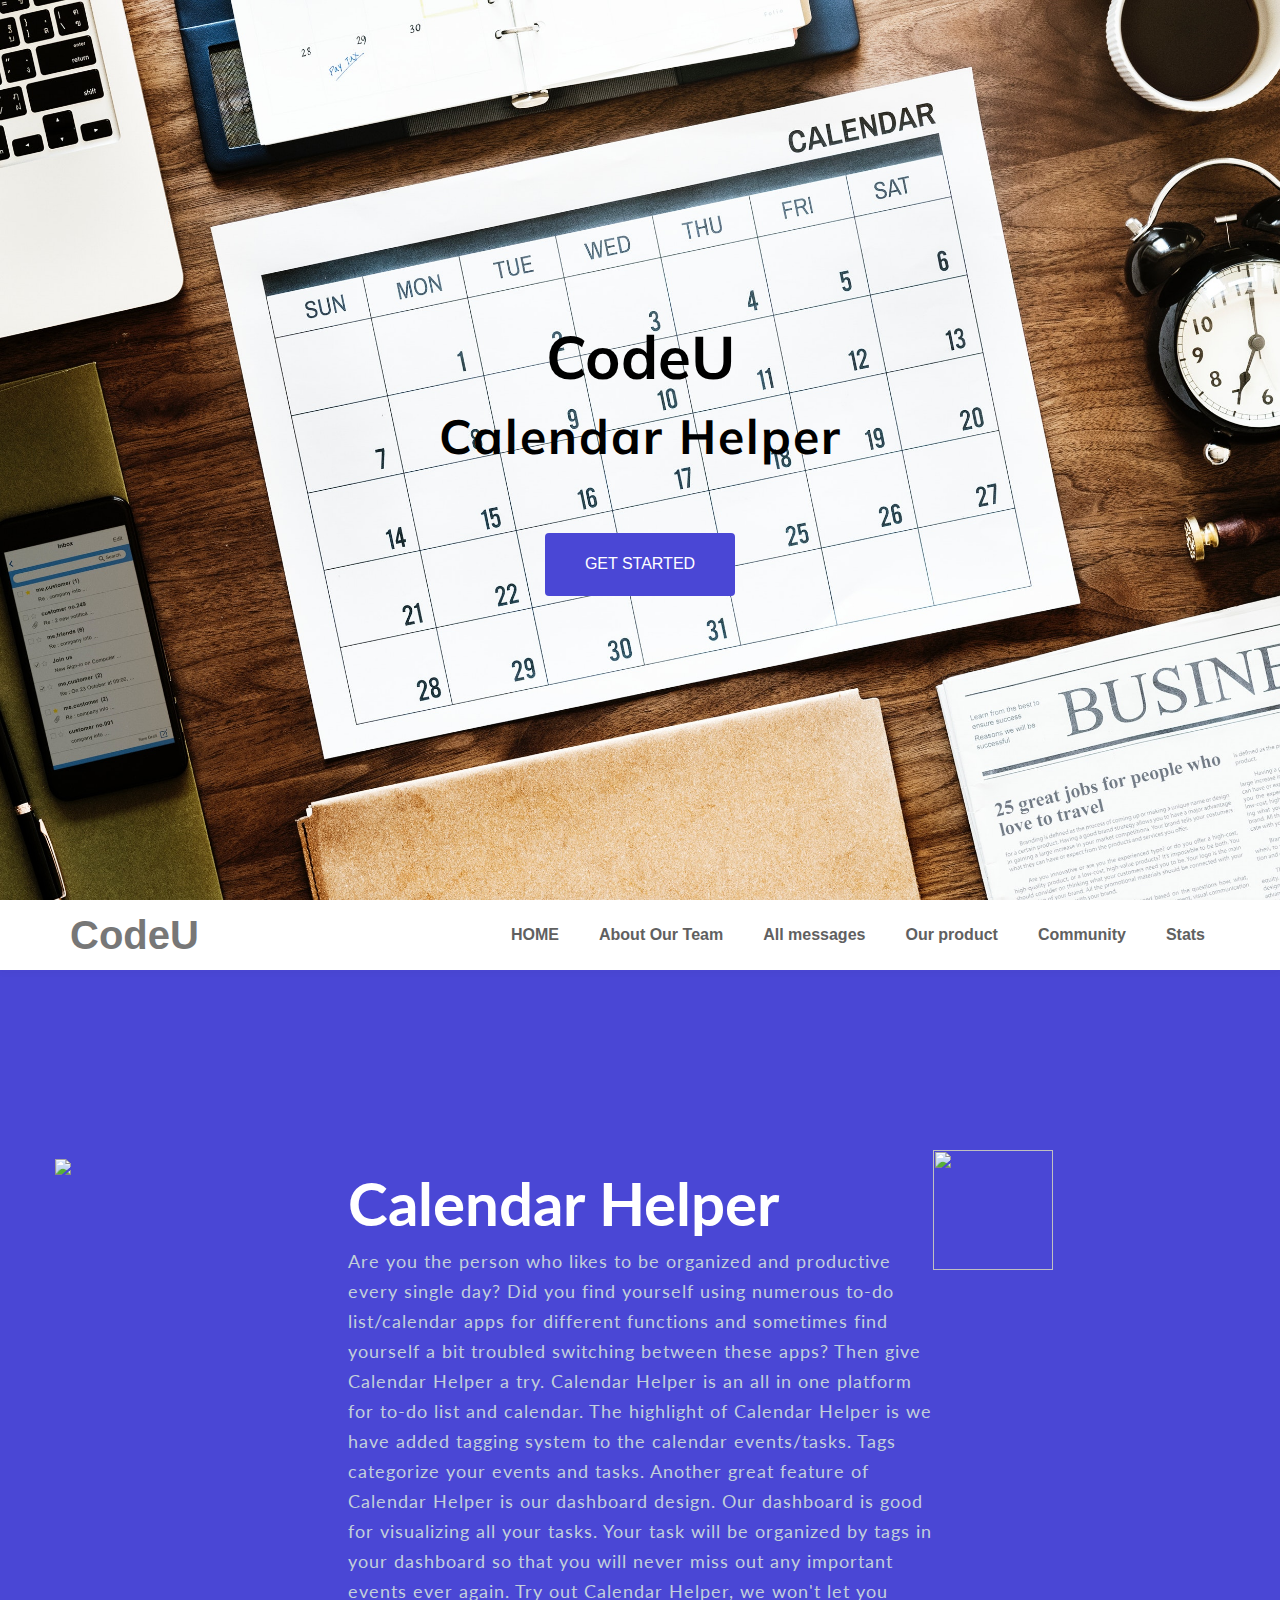
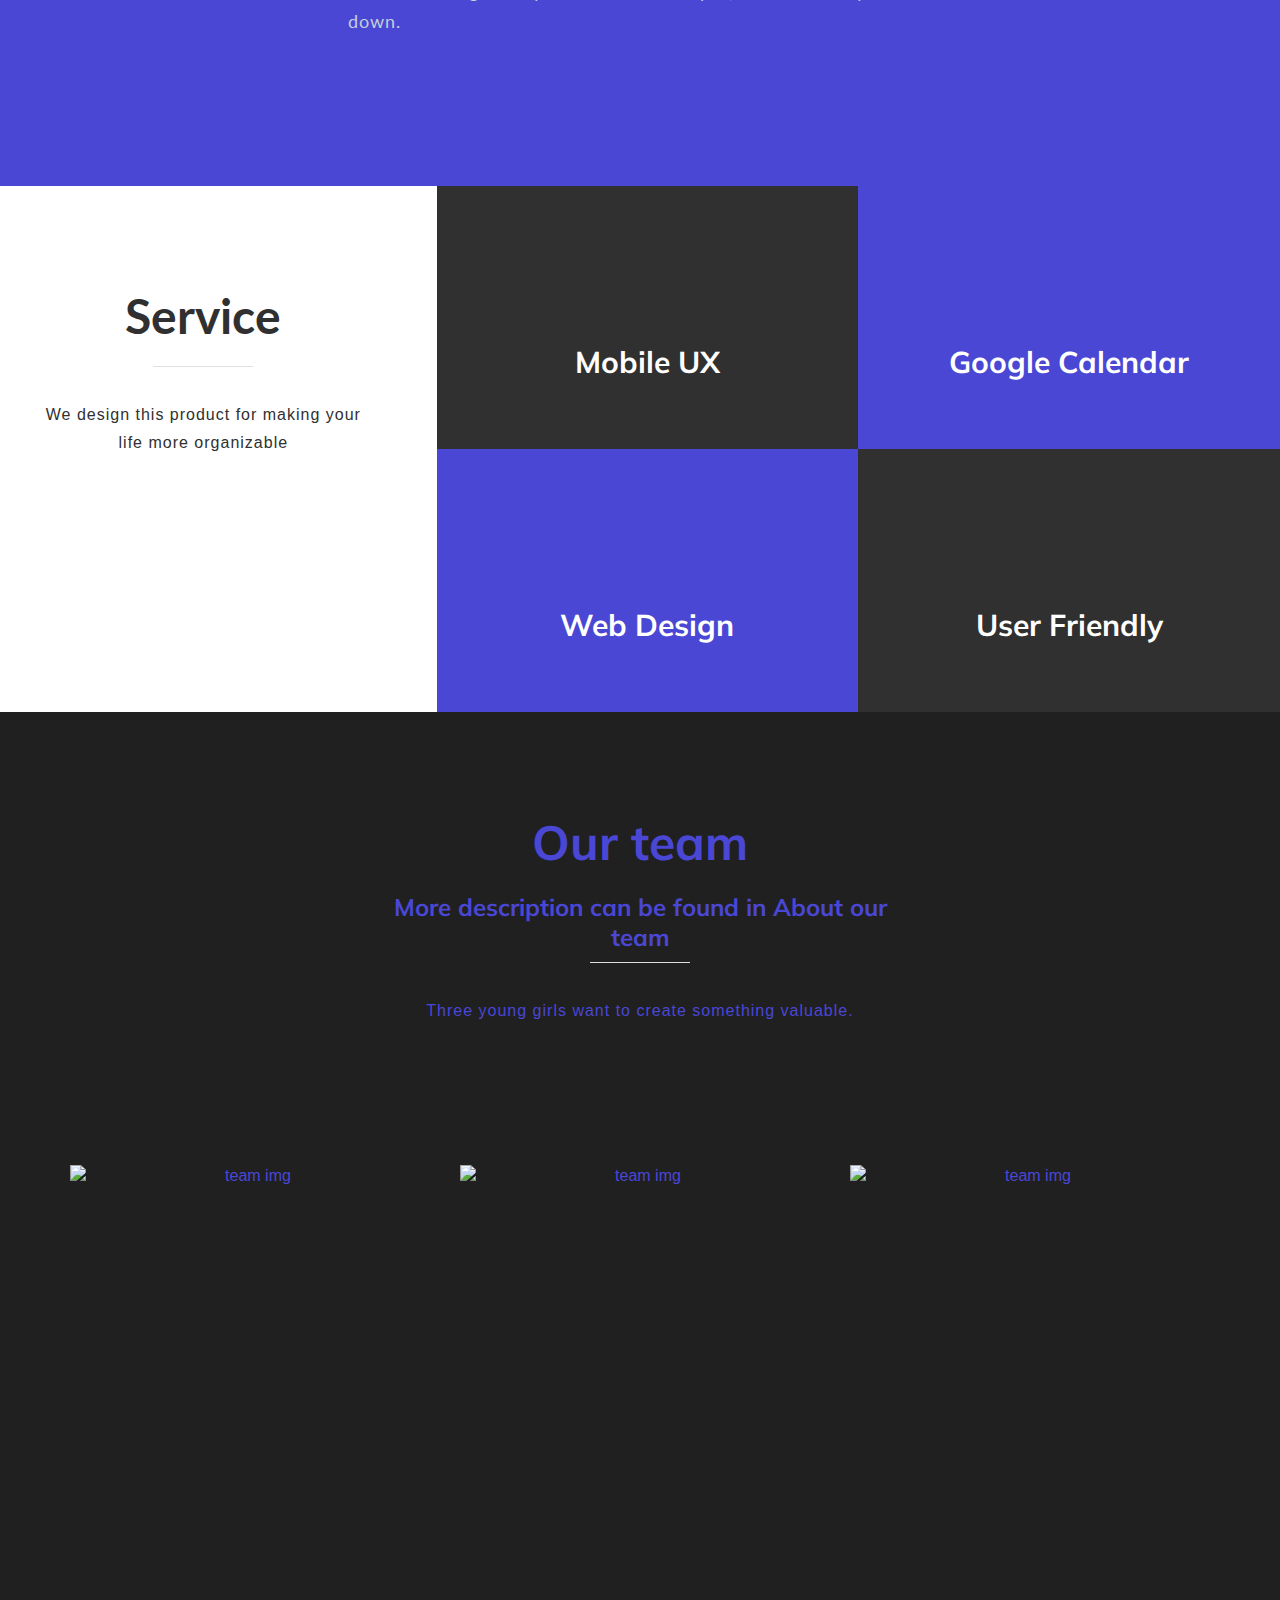
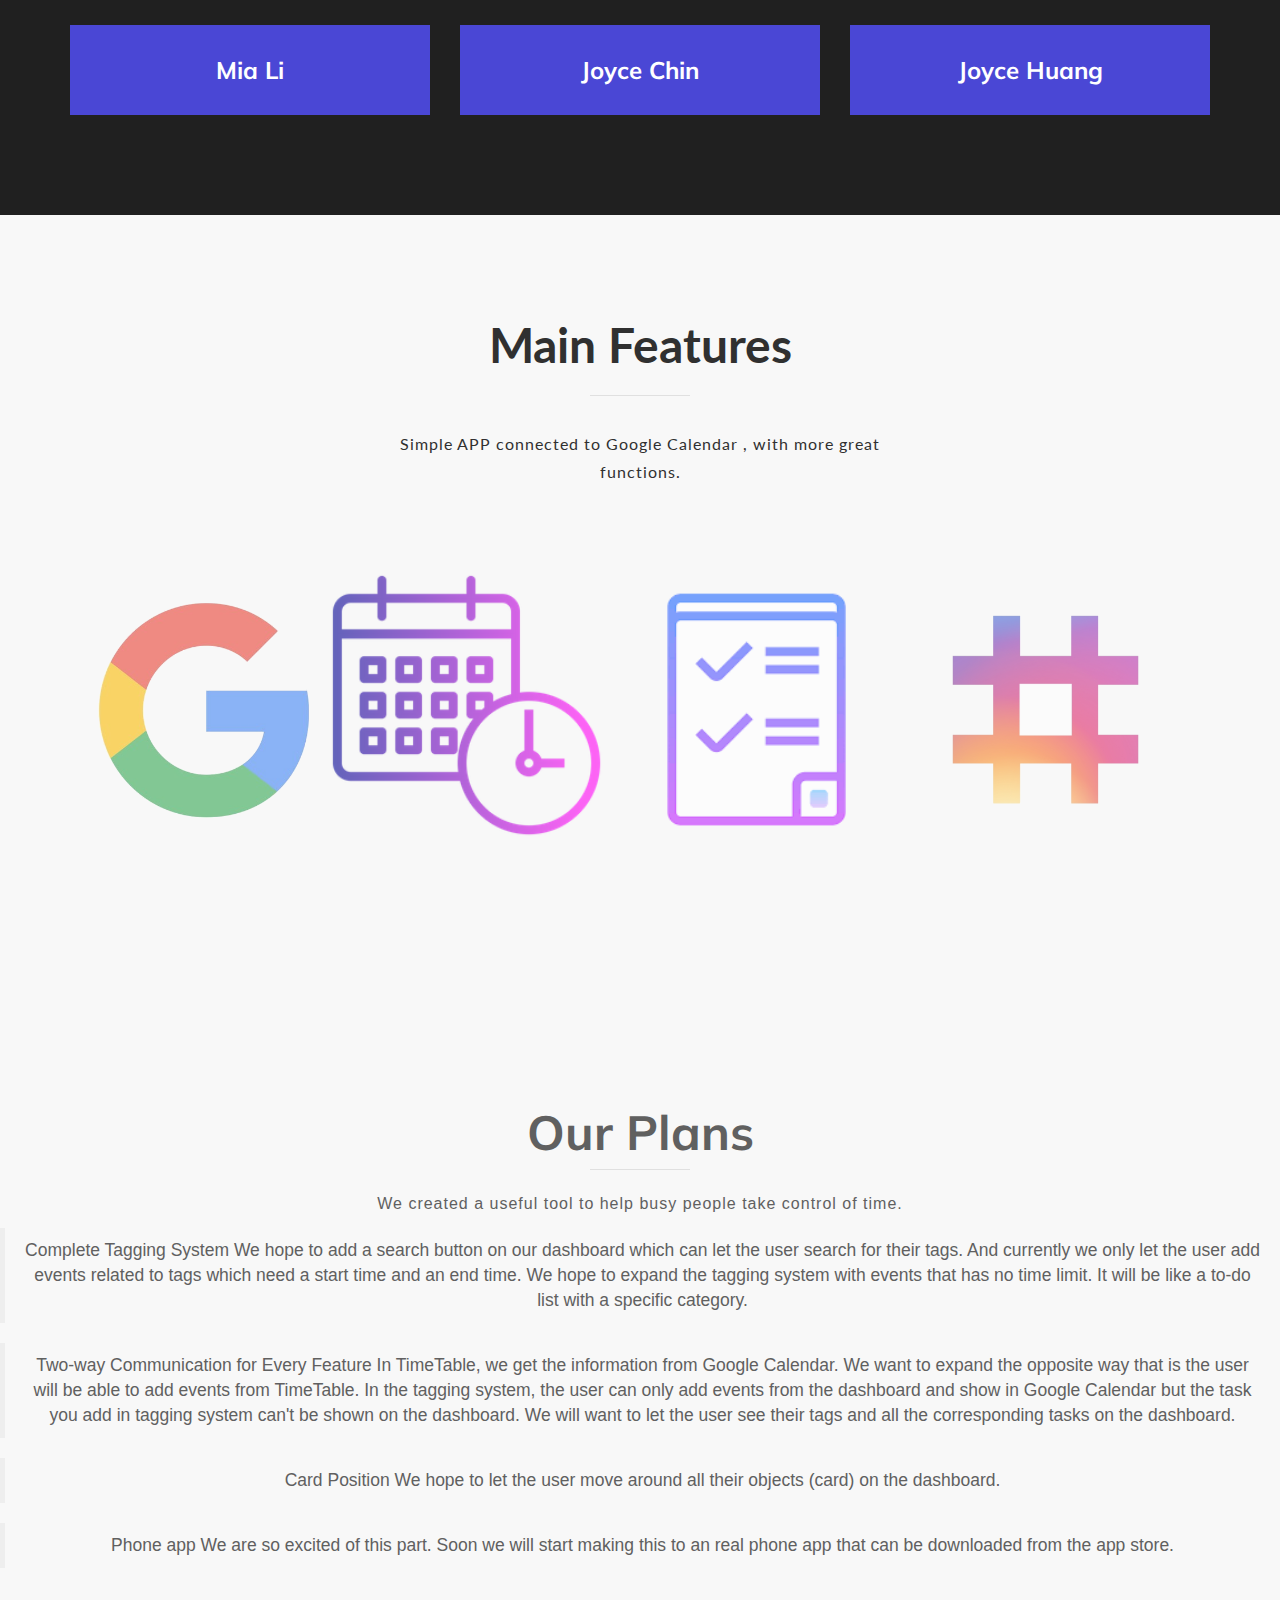
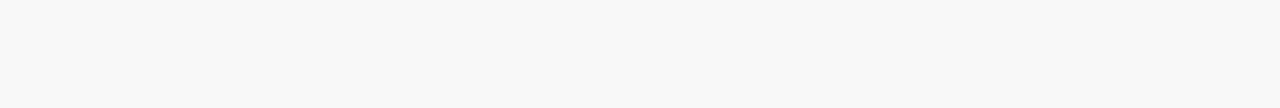
==== commit 34124d51: "resolve merge conflict" ====
--- a/src/main/webapp/index.html
+++ b/src/main/webapp/index.html
@@ -187,7 +187,8 @@
       </div>
       <div class="col-md-12 col-sm-12"></div>
       <div id="loginOAuth" class="modal">
-        <p>No need to signup to use our app. What you need to do is to log in to your Google account. We use Google OAuth2
+        <p>No need to signup to use our app. What you need to do is to log in to your Google account. We use Google
+          OAuth2
           for login.</p>
         <a href="#" rel="modal:close"></a>
       </div>
@@ -220,64 +221,32 @@
   </div>
   <!-- price section -->
   <div id="price">
-    <div class="container">
-      <div class="col-md-offset-3 col-md-6 col-md-offset-3  col-sm-offset-2 col-sm-8 col-sm-offset-2 title">
-        <h2>Our Plans</h2>
-        <hr>
-        <p>We created a useful tool to help busy people taking control of time.</p>
-      </div>
-      <div class="col-md-4 col-sm-6">
-        <div class="plan wow bounceIn" data-wow-delay="0.3s">
-          <div class="plan_title">
-            <h3>Timetable</h3>
-          </div>
-          <div class="plan_sub_title">
-            <h2>$ 20</h2>
-            <small>Per month</small>
-          </div>
-          <ul>
-            <li>10 EMAIL ACCOUNTS</li>
-            <li>1 GB SPACE</li>
-            <li>20 MORE THEMES</li>
-          </ul>
-          <button class="btn btn-warning"><a href="#">Get started</a></button>
-        </div>
-      </div>
-      <div class="col-md-4 col-sm-6">
-        <div class="plan wow bounceIn" data-wow-delay="0.6s">
-          <div class="plan_title">
-            <h3>Today's Tasks</h3>
-          </div>
-          <div class="plan_sub_title">
-            <h2>$ 40</h2>
-            <small>Per month</small>
-          </div>
-          <ul>
-            <li>10 EMAIL ACCOUNTS</li>
-            <li>4 GB SPACE</li>
-            <li>20 MORE THEMES</li>
-          </ul>
-          <button class="btn btn-warning"><a href="/dashboard.html">Get started</a></button>
-        </div>
-      </div>
-      <div class="col-md-4 col-sm-6">
-        <div class="plan wow bounceIn" data-wow-delay="0.9s">
-          <div class="plan_title">
-            <h3>Tags</h3>
-          </div>
-          <div class="plan_sub_title">
-            <h2>$ 60</h2>
-            <small>Per month</small>
-          </div>
-          <ul>
-            <li>10 EMAIL ACCOUNTS</li>
-            <li>10 GB SPACE</li>
-            <li>20 MORE THEMES</li>
-          </ul>
-          <button class="btn btn-warning"><a href="/dashboard.html">Get started</a></button>
-        </div>
-      </div>
-    </div>
+    <h2>Our Plans</h2>
+    <hr>
+    <p>We created a useful tool to help busy people take control of time.</p>
+    <blockquote>
+      <span>Complete Tagging System</span>
+      We hope to add a search button on our dashboard which can let the user search for their tags. And currently we
+      only
+      let the user add events related to tags which need a start time and an end time. We hope to expand the tagging
+      system with events that has no time limit. It will be like a to-do list with a specific category.
+    </blockquote>
+    <blockquote>
+      <span>Two-way Communication for Every Feature</span>
+      In TimeTable, we get the information from Google Calendar. We want to expand the opposite way that is the user
+      will be able to add events from TimeTable. In the tagging system, the user can only add events from
+      the dashboard and show in Google Calendar but the task you add in tagging system can't be shown on the dashboard.
+      We will want to let the user see their tags and all the corresponding tasks on the dashboard.
+    </blockquote>
+    <blockquote>
+      <span>Card Position</span>
+      We hope to let the user move around all their objects (card) on the dashboard.
+    </blockquote>
+    <blockquote>
+      <span>Phone app</span>
+      We are so excited of this part. Soon we will start making this to an real phone app that can be downloaded from
+      the app store.
+    </blockquote>
   </div>
 
   <!-- JAVASCRIPT JS FILES -->
@@ -293,4 +262,4 @@
   <script src="https://cdnjs.cloudflare.com/ajax/libs/jquery-modal/0.9.1/jquery.modal.min.js"></script>
 </body>
 
-</html>
+</html>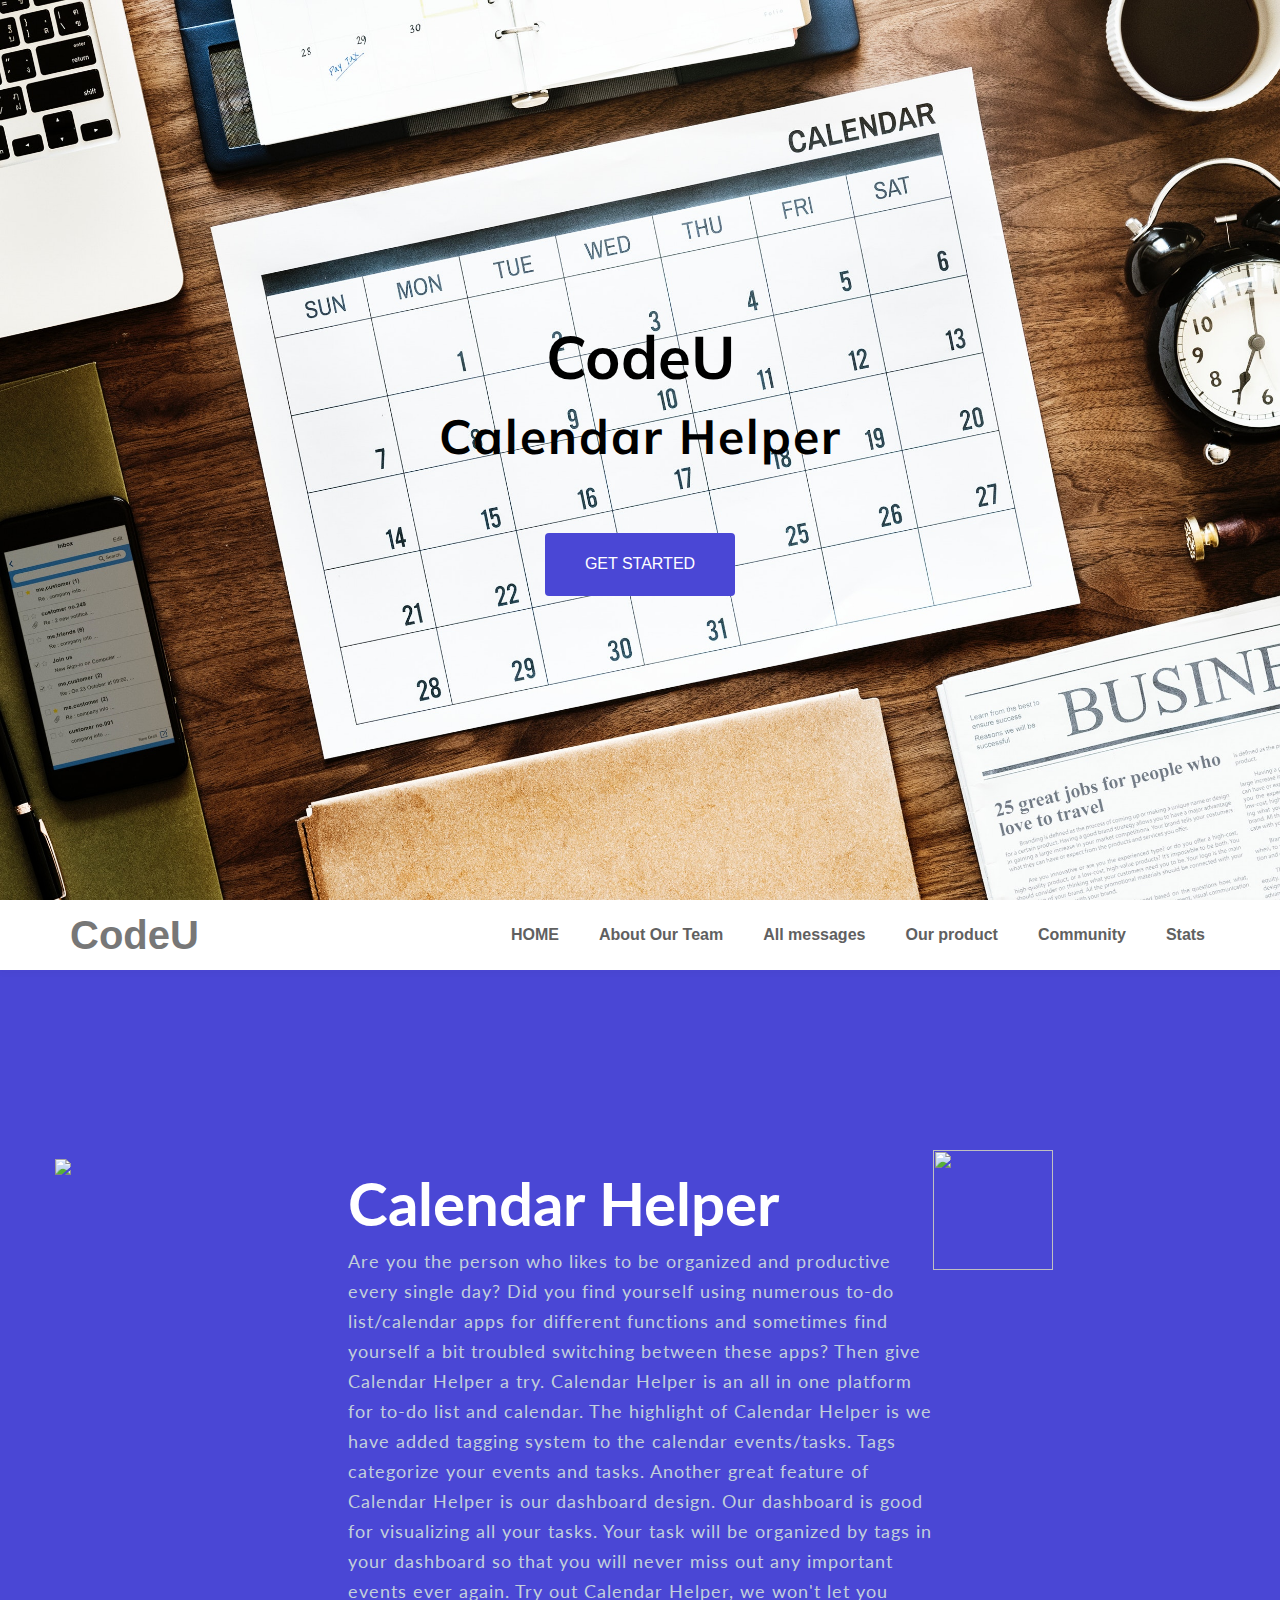
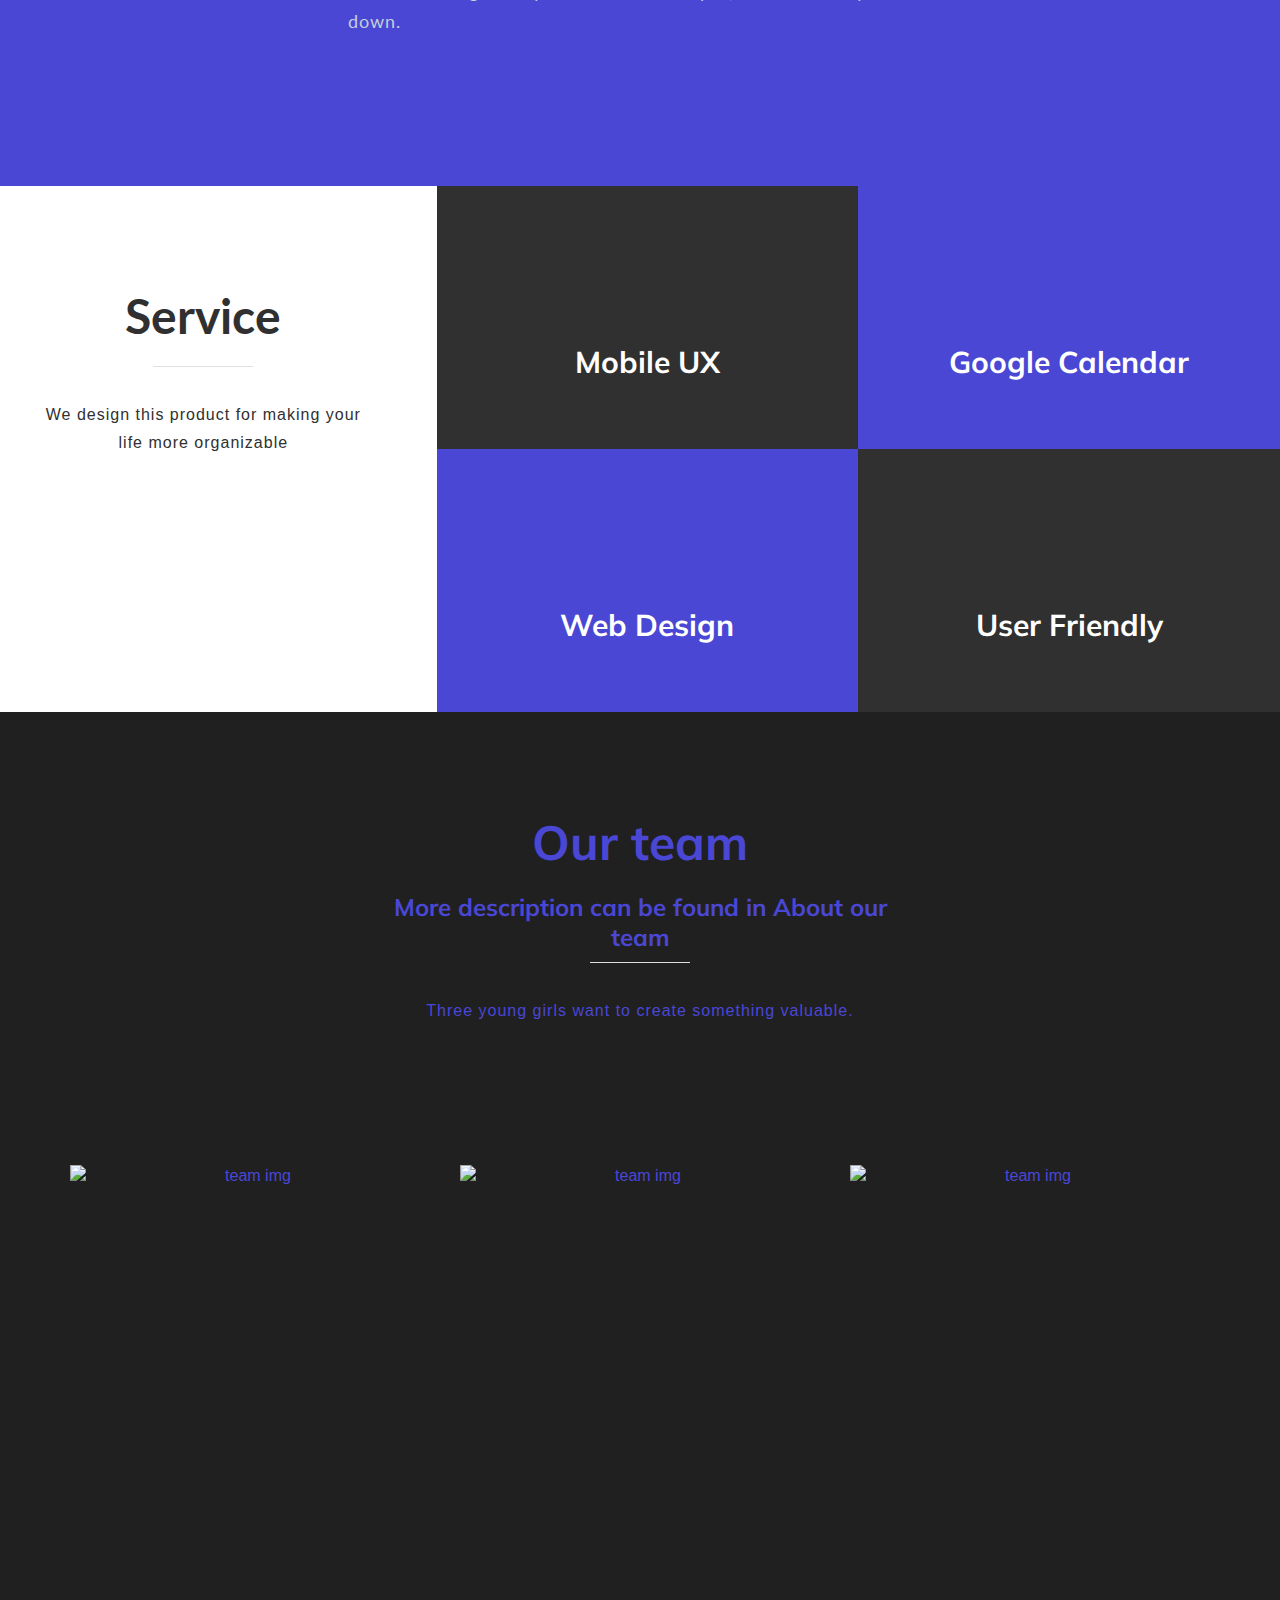
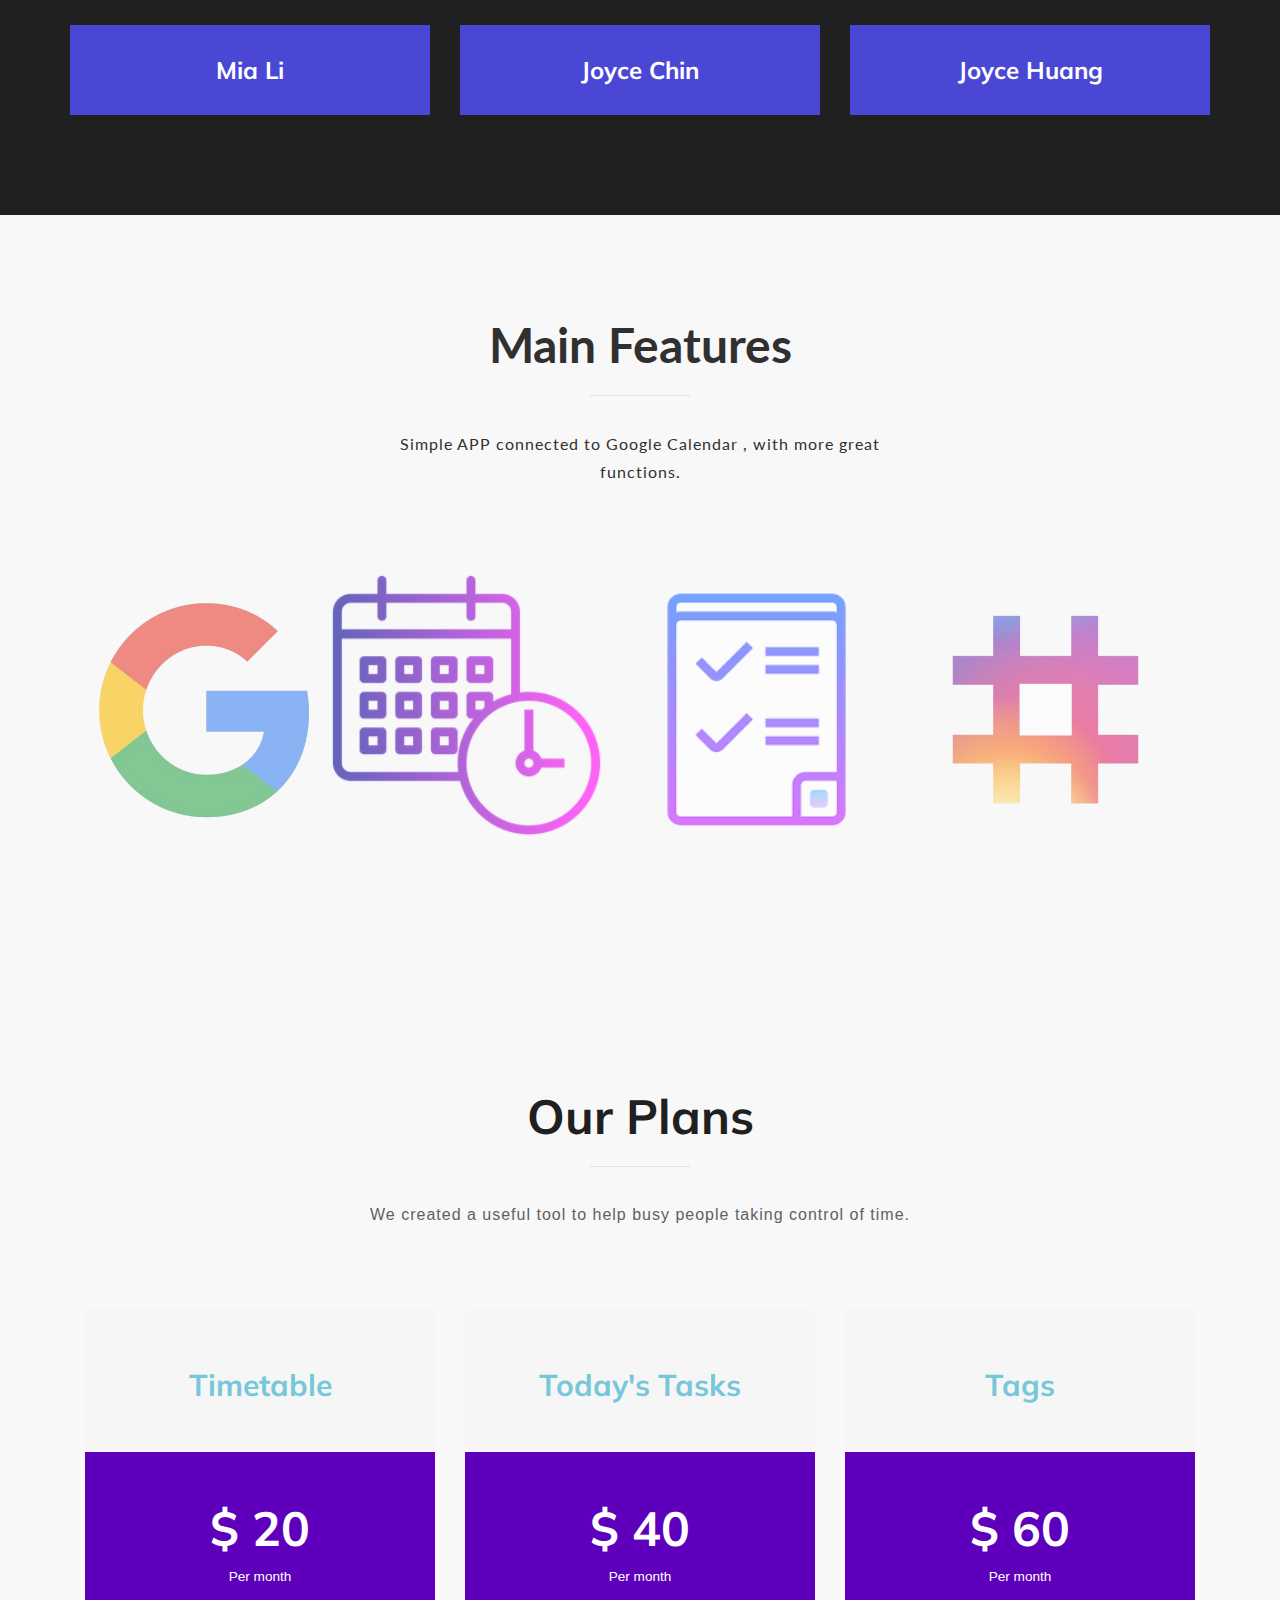
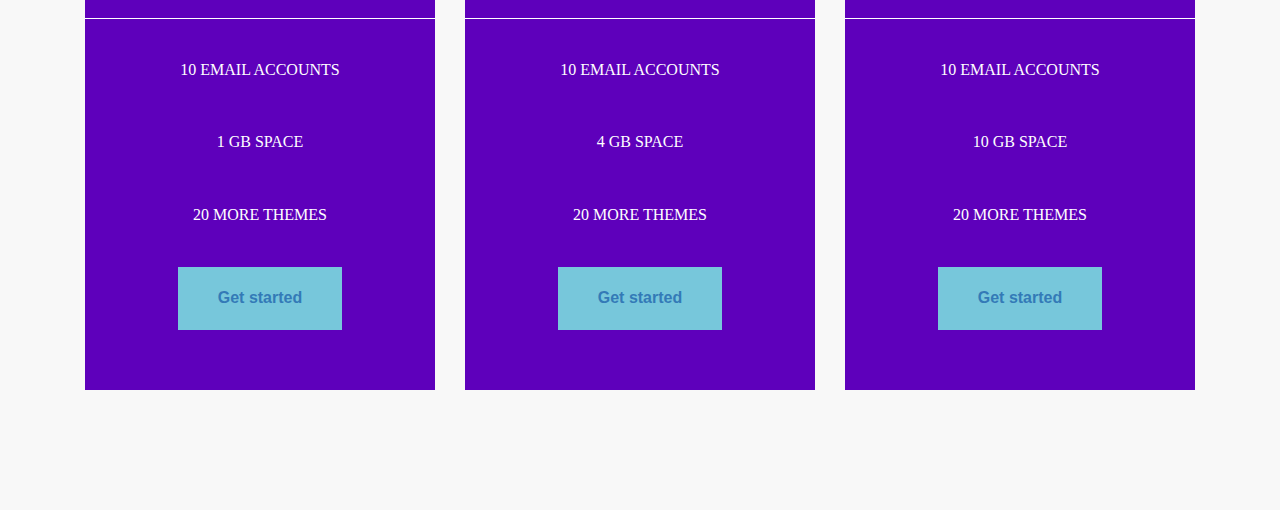
==== commit 04013ea5: "Merge branch 'master' of https://github.com/joycenerd/team-49-codeu into MiaDev" ====
--- a/src/main/webapp/index.html
+++ b/src/main/webapp/index.html
@@ -187,8 +187,7 @@
       </div>
       <div class="col-md-12 col-sm-12"></div>
       <div id="loginOAuth" class="modal">
-        <p>No need to signup to use our app. What you need to do is to log in to your Google account. We use Google
-          OAuth2
+        <p>No need to signup to use our app. What you need to do is to log in to your Google account. We use Google OAuth2
           for login.</p>
         <a href="#" rel="modal:close"></a>
       </div>
@@ -221,32 +220,64 @@
   </div>
   <!-- price section -->
   <div id="price">
-    <h2>Our Plans</h2>
-    <hr>
-    <p>We created a useful tool to help busy people take control of time.</p>
-    <blockquote>
-      <span>Complete Tagging System</span>
-      We hope to add a search button on our dashboard which can let the user search for their tags. And currently we
-      only
-      let the user add events related to tags which need a start time and an end time. We hope to expand the tagging
-      system with events that has no time limit. It will be like a to-do list with a specific category.
-    </blockquote>
-    <blockquote>
-      <span>Two-way Communication for Every Feature</span>
-      In TimeTable, we get the information from Google Calendar. We want to expand the opposite way that is the user
-      will be able to add events from TimeTable. In the tagging system, the user can only add events from
-      the dashboard and show in Google Calendar but the task you add in tagging system can't be shown on the dashboard.
-      We will want to let the user see their tags and all the corresponding tasks on the dashboard.
-    </blockquote>
-    <blockquote>
-      <span>Card Position</span>
-      We hope to let the user move around all their objects (card) on the dashboard.
-    </blockquote>
-    <blockquote>
-      <span>Phone app</span>
-      We are so excited of this part. Soon we will start making this to an real phone app that can be downloaded from
-      the app store.
-    </blockquote>
+    <div class="container">
+      <div class="col-md-offset-3 col-md-6 col-md-offset-3  col-sm-offset-2 col-sm-8 col-sm-offset-2 title">
+        <h2>Our Plans</h2>
+        <hr>
+        <p>We created a useful tool to help busy people taking control of time.</p>
+      </div>
+      <div class="col-md-4 col-sm-6">
+        <div class="plan wow bounceIn" data-wow-delay="0.3s">
+          <div class="plan_title">
+            <h3>Timetable</h3>
+          </div>
+          <div class="plan_sub_title">
+            <h2>$ 20</h2>
+            <small>Per month</small>
+          </div>
+          <ul>
+            <li>10 EMAIL ACCOUNTS</li>
+            <li>1 GB SPACE</li>
+            <li>20 MORE THEMES</li>
+          </ul>
+          <button class="btn btn-warning"><a href="#">Get started</a></button>
+        </div>
+      </div>
+      <div class="col-md-4 col-sm-6">
+        <div class="plan wow bounceIn" data-wow-delay="0.6s">
+          <div class="plan_title">
+            <h3>Today's Tasks</h3>
+          </div>
+          <div class="plan_sub_title">
+            <h2>$ 40</h2>
+            <small>Per month</small>
+          </div>
+          <ul>
+            <li>10 EMAIL ACCOUNTS</li>
+            <li>4 GB SPACE</li>
+            <li>20 MORE THEMES</li>
+          </ul>
+          <button class="btn btn-warning"><a href="/dashboard.html">Get started</a></button>
+        </div>
+      </div>
+      <div class="col-md-4 col-sm-6">
+        <div class="plan wow bounceIn" data-wow-delay="0.9s">
+          <div class="plan_title">
+            <h3>Tags</h3>
+          </div>
+          <div class="plan_sub_title">
+            <h2>$ 60</h2>
+            <small>Per month</small>
+          </div>
+          <ul>
+            <li>10 EMAIL ACCOUNTS</li>
+            <li>10 GB SPACE</li>
+            <li>20 MORE THEMES</li>
+          </ul>
+          <button class="btn btn-warning"><a href="/dashboard.html">Get started</a></button>
+        </div>
+      </div>
+    </div>
   </div>
 
   <!-- JAVASCRIPT JS FILES -->
@@ -262,4 +293,4 @@
   <script src="https://cdnjs.cloudflare.com/ajax/libs/jquery-modal/0.9.1/jquery.modal.min.js"></script>
 </body>
 
-</html>+</html>
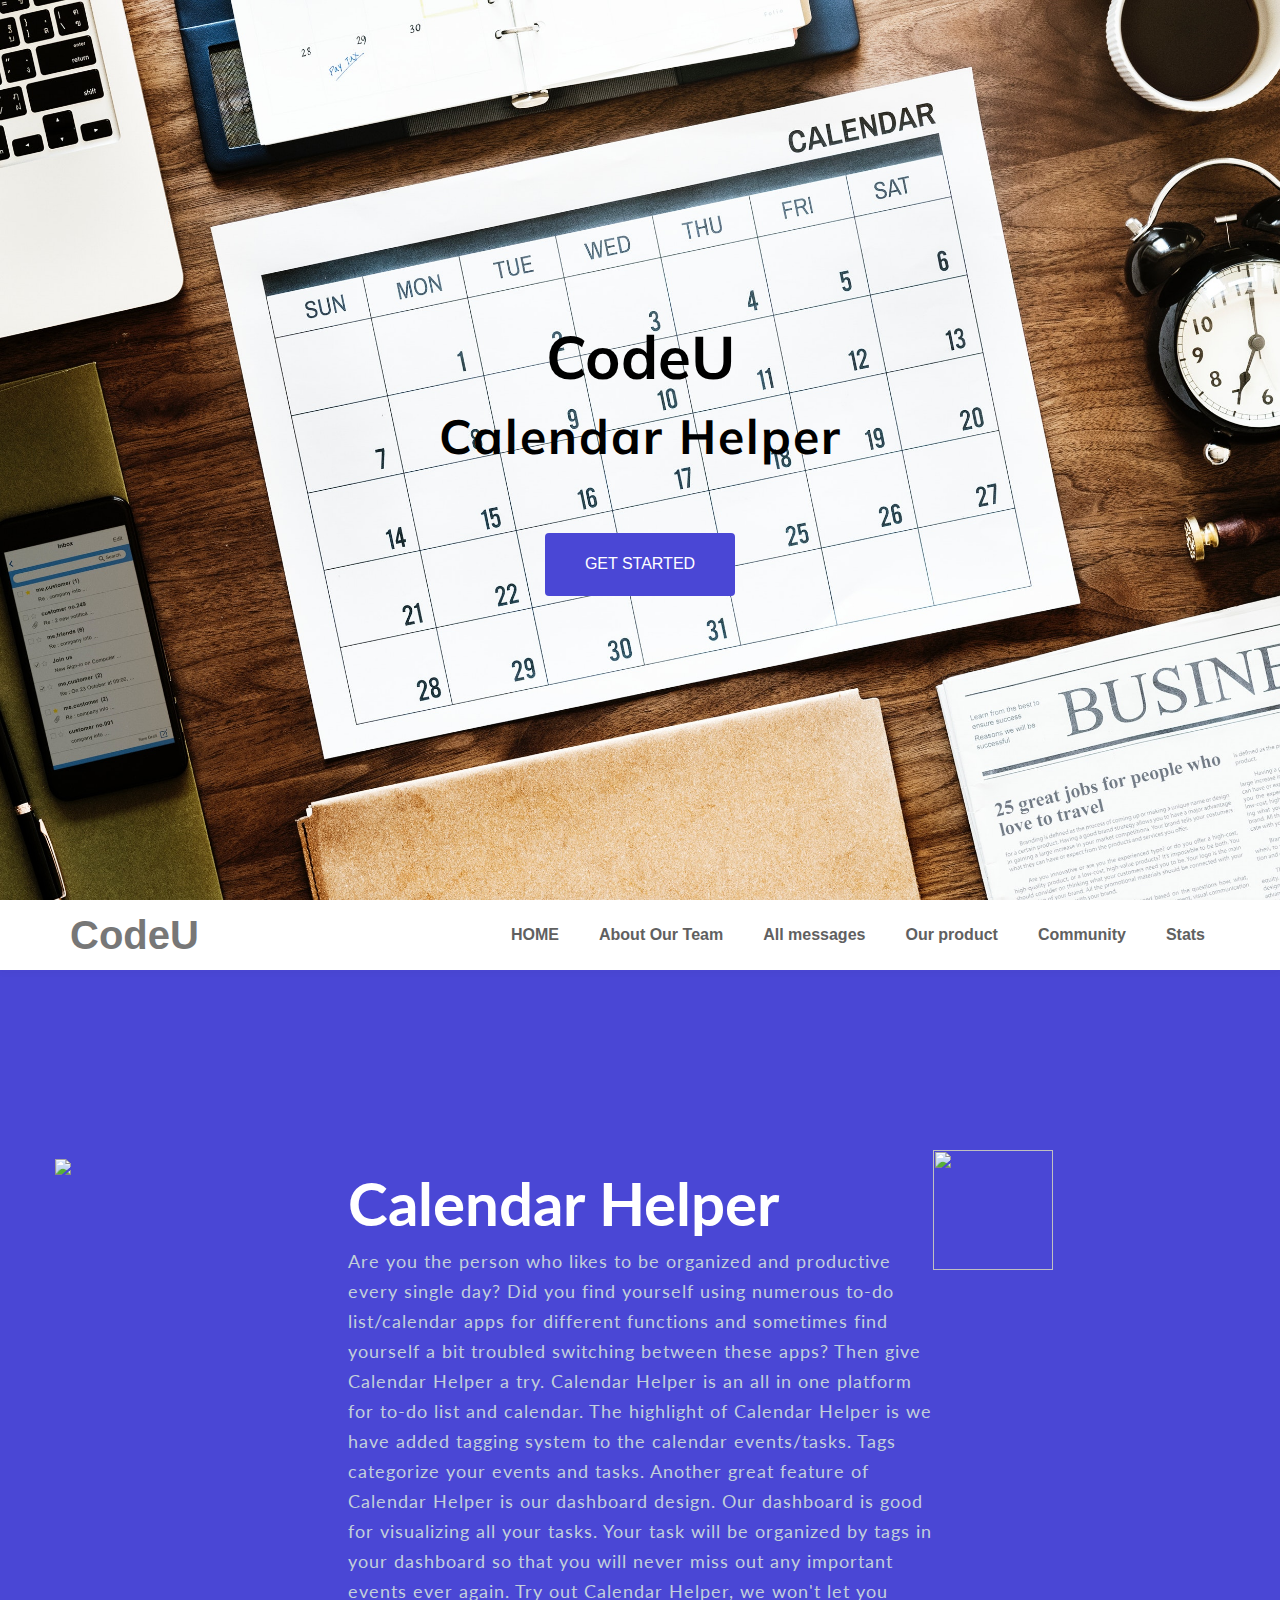
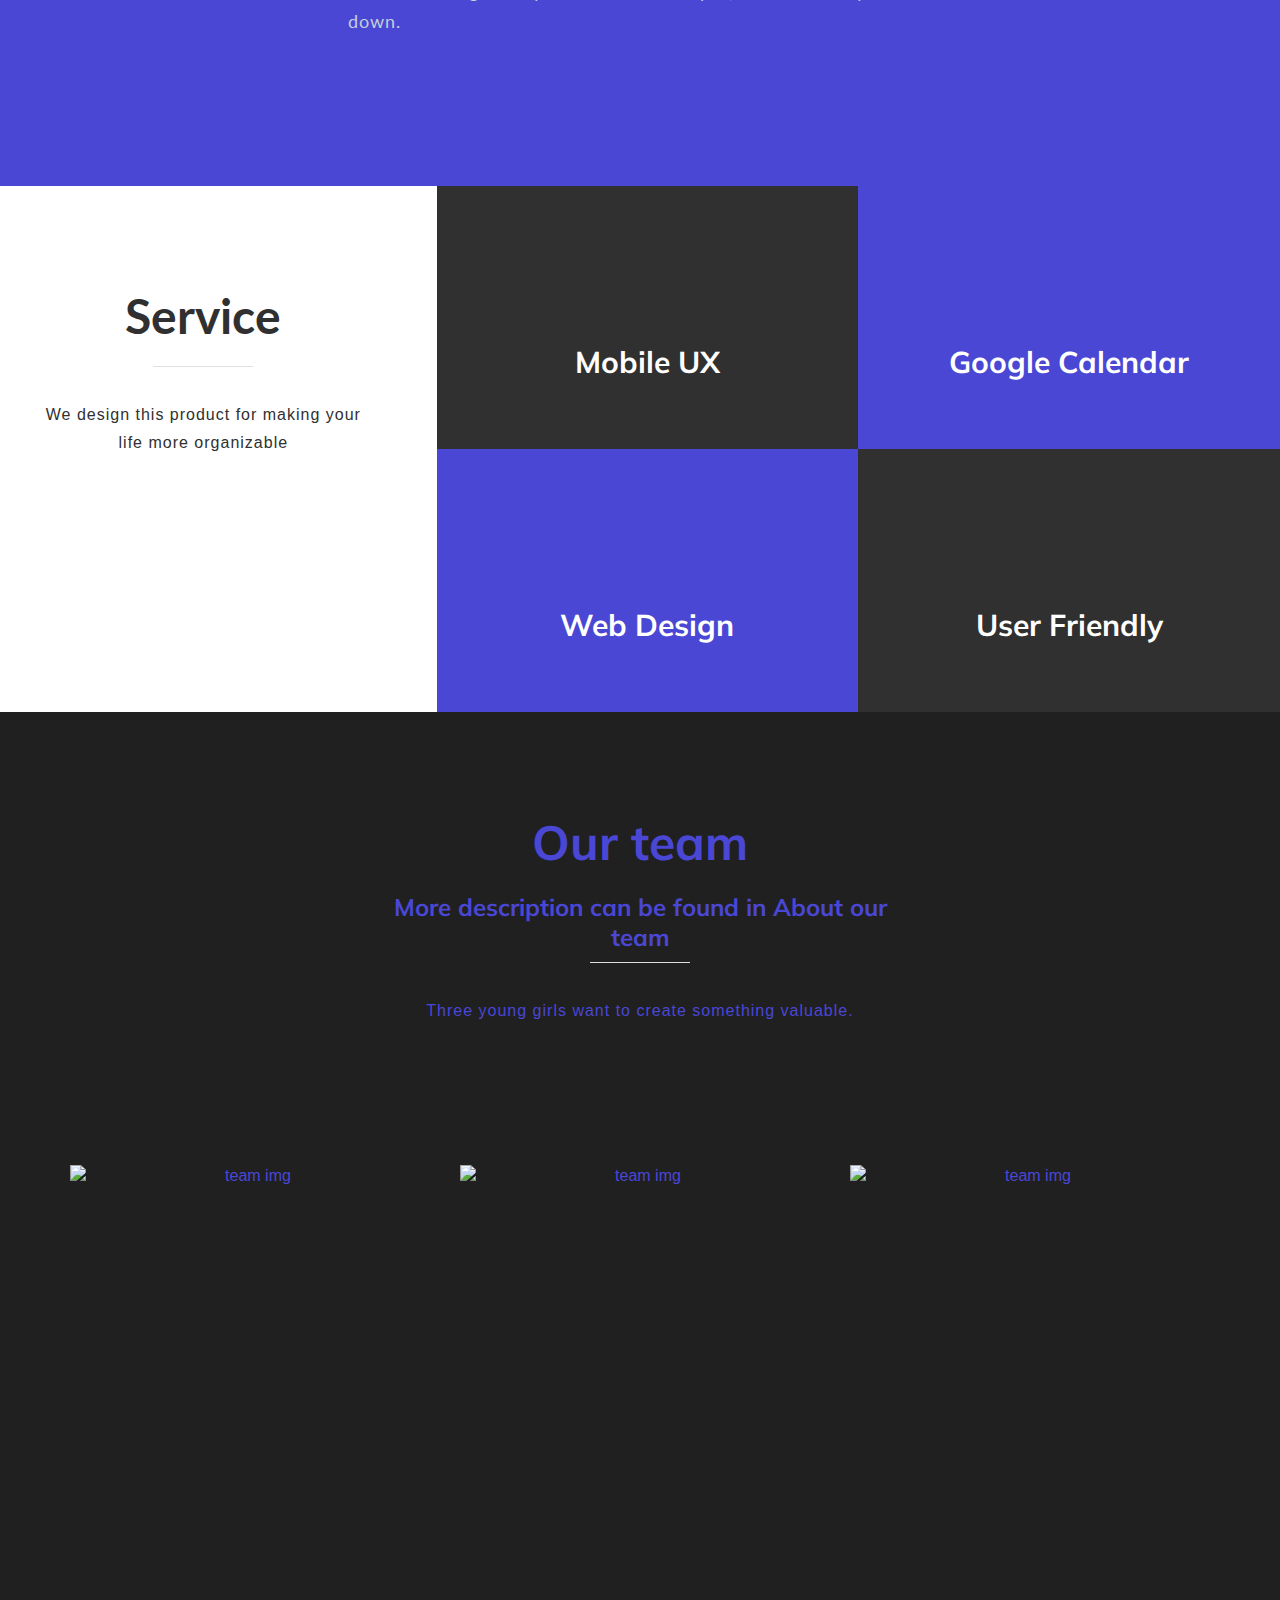
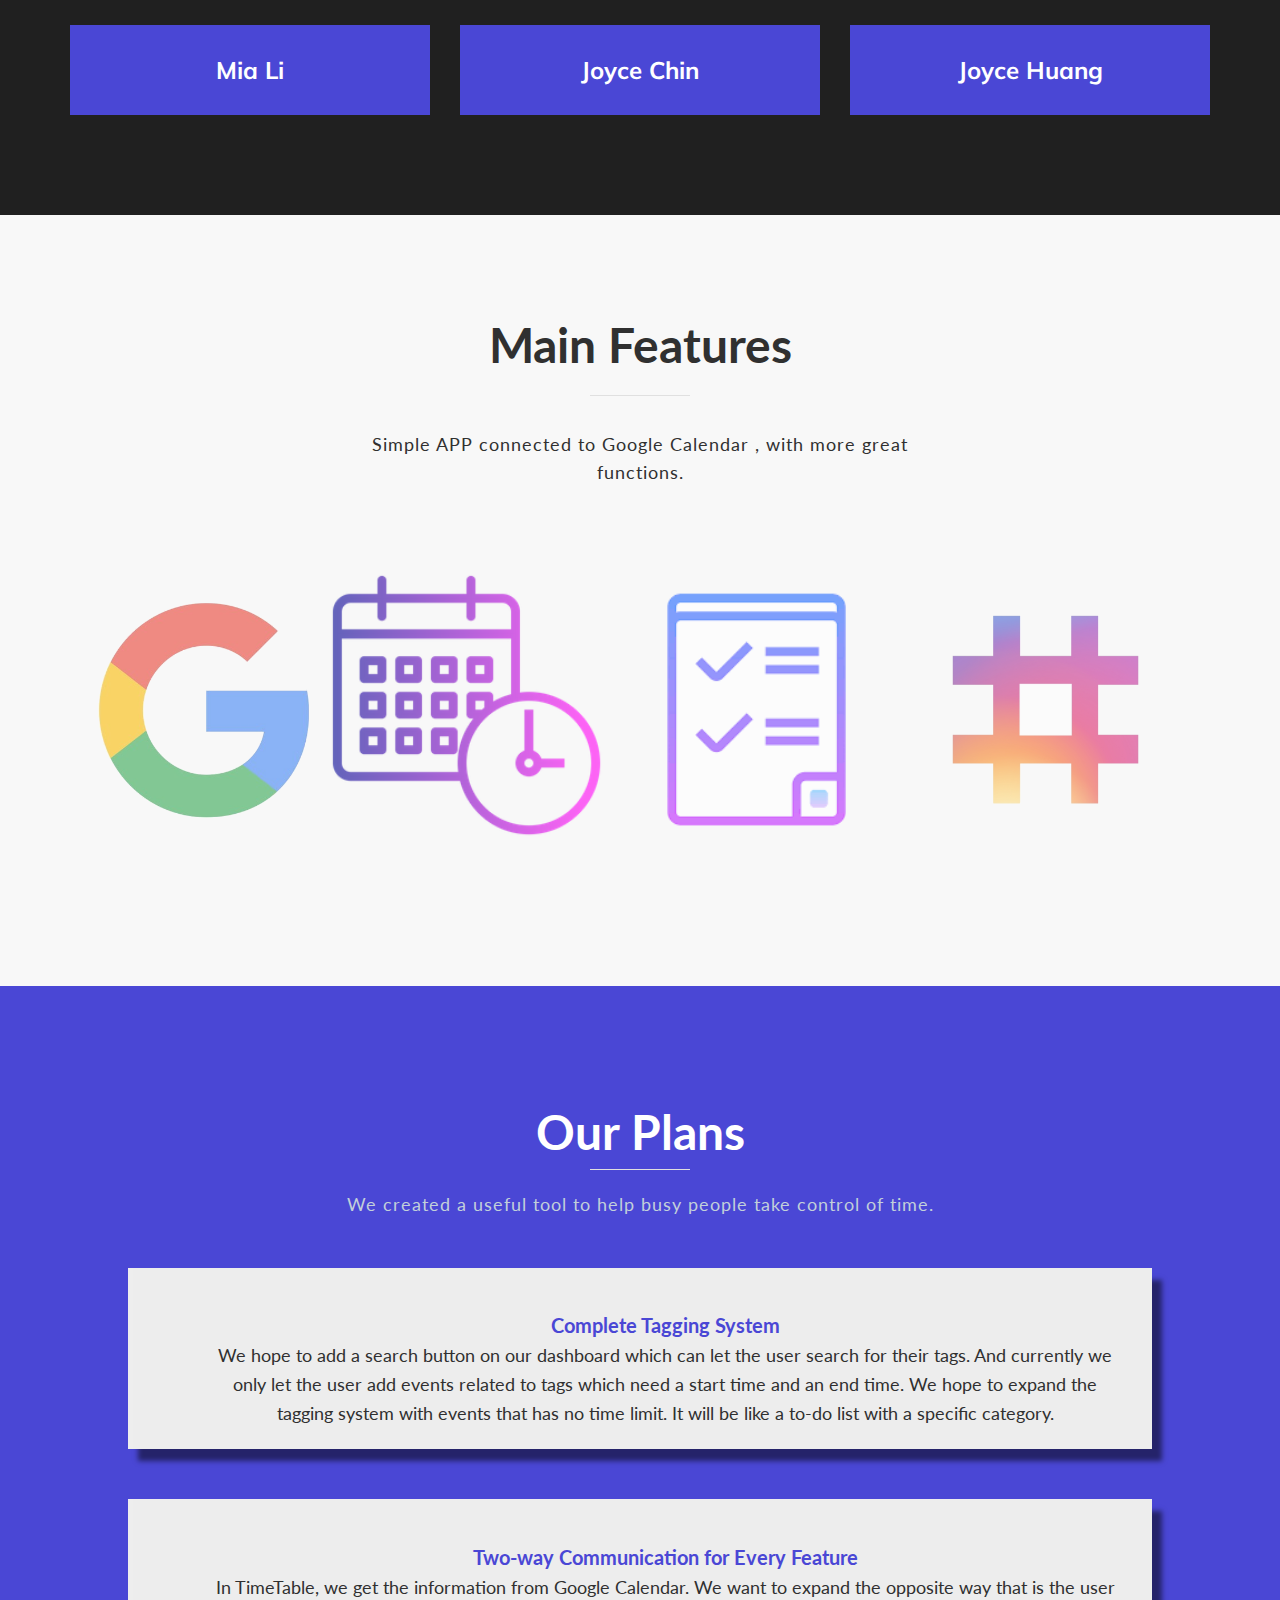
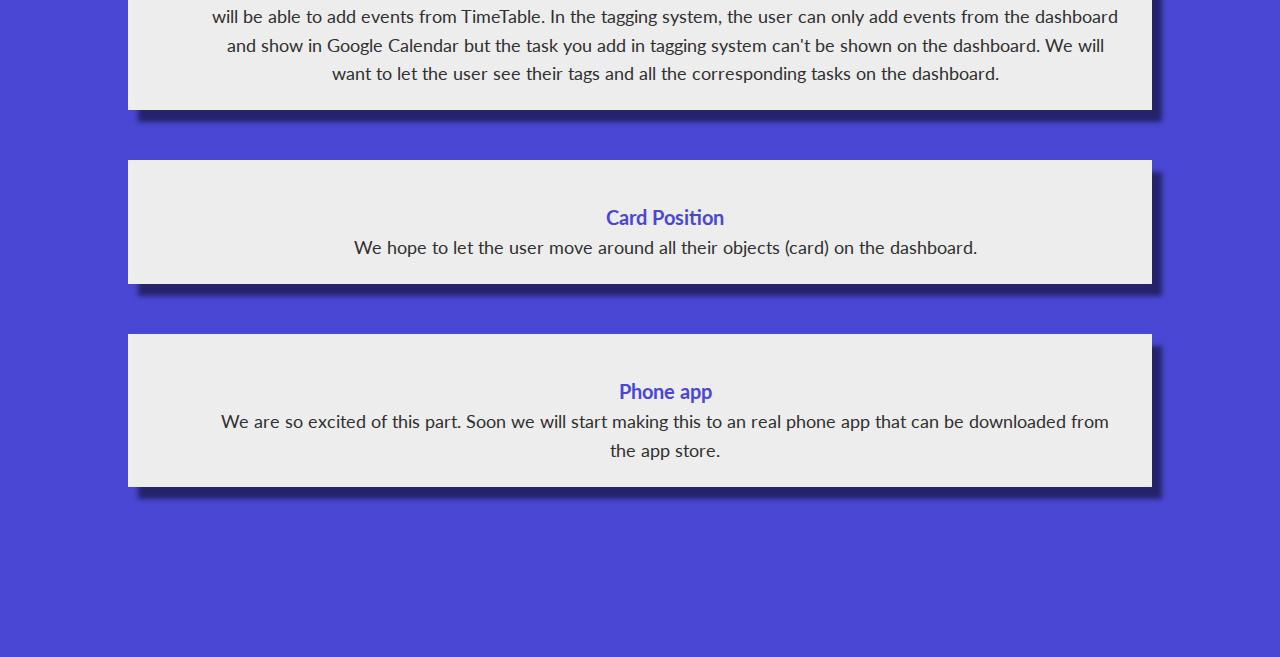
==== commit 95f0e443: "Merge branch 'master' of https://github.com/joycenerd/team-49-codeu into TagCon" ====
--- a/src/main/webapp/index.html
+++ b/src/main/webapp/index.html
@@ -187,7 +187,8 @@
       </div>
       <div class="col-md-12 col-sm-12"></div>
       <div id="loginOAuth" class="modal">
-        <p>No need to signup to use our app. What you need to do is to log in to your Google account. We use Google OAuth2
+        <p>No need to signup to use our app. What you need to do is to log in to your Google account. We use Google
+          OAuth2
           for login.</p>
         <a href="#" rel="modal:close"></a>
       </div>
@@ -220,64 +221,32 @@
   </div>
   <!-- price section -->
   <div id="price">
-    <div class="container">
-      <div class="col-md-offset-3 col-md-6 col-md-offset-3  col-sm-offset-2 col-sm-8 col-sm-offset-2 title">
-        <h2>Our Plans</h2>
-        <hr>
-        <p>We created a useful tool to help busy people taking control of time.</p>
-      </div>
-      <div class="col-md-4 col-sm-6">
-        <div class="plan wow bounceIn" data-wow-delay="0.3s">
-          <div class="plan_title">
-            <h3>Timetable</h3>
-          </div>
-          <div class="plan_sub_title">
-            <h2>$ 20</h2>
-            <small>Per month</small>
-          </div>
-          <ul>
-            <li>10 EMAIL ACCOUNTS</li>
-            <li>1 GB SPACE</li>
-            <li>20 MORE THEMES</li>
-          </ul>
-          <button class="btn btn-warning"><a href="#">Get started</a></button>
-        </div>
-      </div>
-      <div class="col-md-4 col-sm-6">
-        <div class="plan wow bounceIn" data-wow-delay="0.6s">
-          <div class="plan_title">
-            <h3>Today's Tasks</h3>
-          </div>
-          <div class="plan_sub_title">
-            <h2>$ 40</h2>
-            <small>Per month</small>
-          </div>
-          <ul>
-            <li>10 EMAIL ACCOUNTS</li>
-            <li>4 GB SPACE</li>
-            <li>20 MORE THEMES</li>
-          </ul>
-          <button class="btn btn-warning"><a href="/dashboard.html">Get started</a></button>
-        </div>
-      </div>
-      <div class="col-md-4 col-sm-6">
-        <div class="plan wow bounceIn" data-wow-delay="0.9s">
-          <div class="plan_title">
-            <h3>Tags</h3>
-          </div>
-          <div class="plan_sub_title">
-            <h2>$ 60</h2>
-            <small>Per month</small>
-          </div>
-          <ul>
-            <li>10 EMAIL ACCOUNTS</li>
-            <li>10 GB SPACE</li>
-            <li>20 MORE THEMES</li>
-          </ul>
-          <button class="btn btn-warning"><a href="/dashboard.html">Get started</a></button>
-        </div>
-      </div>
-    </div>
+    <h2>Our Plans</h2>
+    <hr>
+    <p>We created a useful tool to help busy people take control of time.</p>
+    <blockquote>
+      <span>Complete Tagging System</span>
+      We hope to add a search button on our dashboard which can let the user search for their tags. And currently we
+      only
+      let the user add events related to tags which need a start time and an end time. We hope to expand the tagging
+      system with events that has no time limit. It will be like a to-do list with a specific category.
+    </blockquote>
+    <blockquote>
+      <span>Two-way Communication for Every Feature</span>
+      In TimeTable, we get the information from Google Calendar. We want to expand the opposite way that is the user
+      will be able to add events from TimeTable. In the tagging system, the user can only add events from
+      the dashboard and show in Google Calendar but the task you add in tagging system can't be shown on the dashboard.
+      We will want to let the user see their tags and all the corresponding tasks on the dashboard.
+    </blockquote>
+    <blockquote>
+      <span>Card Position</span>
+      We hope to let the user move around all their objects (card) on the dashboard.
+    </blockquote>
+    <blockquote>
+      <span>Phone app</span>
+      We are so excited of this part. Soon we will start making this to an real phone app that can be downloaded from
+      the app store.
+    </blockquote>
   </div>
 
   <!-- JAVASCRIPT JS FILES -->
@@ -293,4 +262,4 @@
   <script src="https://cdnjs.cloudflare.com/ajax/libs/jquery-modal/0.9.1/jquery.modal.min.js"></script>
 </body>
 
-</html>
+</html>--- a/src/main/webapp/css/landingCss/templatemo-style.css
+++ b/src/main/webapp/css/landingCss/templatemo-style.css
@@ -163,7 +163,7 @@
 }
 
 #home .btn {
-	background:#4a47d5;
+	background: #4a47d5;
 	border-radius: 4px;
 	border: none;
 	color: #ffffff;
@@ -174,7 +174,7 @@
 
 #home .btn:hover {
 	background: #fff;
-	color:#4a47d5;
+	color: #4a47d5;
 	transition: all 0.4s ease-in-out;
 }
 
@@ -212,7 +212,7 @@
 }
 
 .navbar-default .navbar-nav>.active>a, .navbar-default .navbar-nav>.active>a:hover, .navbar-default .navbar-nav>.active>a:focus {
-	color:#4a47d5;
+	color: #4a47d5;
 	background-color: transparent;
 }
 
@@ -239,8 +239,7 @@
 #intro {
 	padding-top: 180px;
 	padding-bottom: 140px;
-	background:#4a47d5;
-	
+	background: #4a47d5;
 }
 
 #intro h4 {
@@ -249,34 +248,33 @@
 
 #intro h1 {
 	color: #fff !important;
-	font-family: 'Lato',Helvetica,Arial,Lucida,sans-serif;
-	font-style: normal;
-    text-transform: none;
+	font-family: 'Lato', Helvetica, Arial, Lucida, sans-serif;
+	font-style: normal;
+	text-transform: none;
 	text-decoration: none;
 	text-align: left;
 }
 
 #intro .column {
-	float:left;
+	float: left;
 }
 
 #intro .left, #intro .right {
-	width:25%;
+	width: 25%;
 }
 
 #intro .middle {
-	width:50%;
+	width: 50%;
 }
 
 #intro p {
 	font-family: 'Lato', helvetica, sans-serif;
 	font-weight: 400;
 	font-size: 18px;
-	line-height:30px;
+	line-height: 30px;
 	color: #c2d0da !important;
 	text-align: left;
 }
-
 
 /* work section */
 
@@ -327,15 +325,15 @@
 }
 
 #work h2 {
-	font-family: 'Lato',Helvetica,Arial,Lucida,sans-serif;
-	font-style: normal;
-    text-transform: none;
+	font-family: 'Lato', Helvetica, Arial, Lucida, sans-serif;
+	font-style: normal;
+	text-transform: none;
 	text-decoration: none;
 	color: rgb(48, 48, 48);
 }
 
 #work p {
-	color:rgb(48,48,48);
+	color: rgb(48, 48, 48);
 }
 
 /* team section */
@@ -350,9 +348,8 @@
 }
 
 #team h2 {
-	color:#4a47d5;
-}
-
+	color: #4a47d5;
+}
 
 #team h3 {
 	font-size: 20px;
@@ -386,30 +383,30 @@
 }
 
 #portfolio h2 {
-	font-family: 'Lato',Helvetica,Arial,Lucida,sans-serif;
-	font-style: normal;
-    text-transform: none;
+	font-family: 'Lato', Helvetica, Arial, Lucida, sans-serif;
+	font-style: normal;
+	text-transform: none;
 	text-decoration: none;
 	color: rgb(48, 48, 48);
 }
 
 #portfolio p {
-	font-family: 'Lato',Helvetica,Arial,Lucida,sans-serif;
+	font-family: 'Lato', Helvetica, Arial, Lucida, sans-serif;
 	font-style: normal;
 	text-transform: none;
 	text-decoration: none;
 	color: rgb(48, 48, 48);
+	font-size: 18px;
 }
 
 .modal {
-	font-family: 'Lato',Helvetica,Arial,Lucida,sans-serif;
+	font-family: 'Lato', Helvetica, Arial, Lucida, sans-serif;
 	font-style: normal;
 	text-transform: none;
 	text-decoration: none;
 	color: #c2d0da;
 	background-color: #4a47d5 !important;
 }
-
 
 #portfolio h3 {
 	color: #5e00bb;
@@ -436,63 +433,56 @@
 }
 
 .modal a.close-modal {
-	position:static !important;
+	position: static !important;
 }
 
 /* price section */
 
 #price {
-	background: url("https://cdn.pixabay.com/photo/2015/06/08/15/11/typewriter-801921_960_720.jpg") fixed;
+	background-color: #4a47d5;
 	background-repeat: no-repeat;
 	background-size: cover;
 	padding-top: 100px;
 	padding-bottom: 120px;
 }
 
-#price .plan {
-	background: #5e00bb;
-	color: #ffffff;
-	padding: 0 0 60px 0;
-}
-
-#price .plan .plan_title {
-	background-color: #f6f6f6;
-	color: #77c7db;
-	padding-top: 40px;
-	padding-bottom: 40px;
-}
-
-#price .plan .plan_sub_title {
-	border-bottom: 1px solid #ffffff;
-	padding: 30px;
-}
-
-#price .plan ul {
-	padding: 0;
-}
-
-#price .plan ul li {
+#price h2 {
+	font-family: 'Lato', Helvetica, Arial, Lucida, sans-serif;
+	font-style: normal;
+	text-transform: none;
+	text-decoration: none;
+	color: #fff;
+}
+
+#price p {
+	font-family: 'Lato', Helvetica, Arial, Lucida, sans-serif;
+	font-style: normal;
+	text-transform: none;
+	text-decoration: none;
+	color: #c2d0da;
+	font-weight: normal;
+	font-size: 18px;
+}
+
+#price blockquote {
+	font-size: 18px;
+	width: 80%;
+	margin: 50px auto;
+	font-family: 'Lato', Helvetica, Arial, Lucida, sans-serif;
+	color: rgb(48, 48, 48);
+	padding: 1.2em 30px 1.2em 75px;
+	line-height: 1.6;
+	position: relative;
+	background: #EDEDED;
+	box-shadow: 10px 12px 0.5rem rgba(0, 0, 0, 0.5);
+}
+
+#price blockquote span {
 	display: block;
-	font-family: "Proxima";
-	font-size: 16px;
-	padding: 40px 0 10px 0;
-}
-
-#price .plan .btn {
-	background: #77c7db;
-	border: none;
-	border-radius: 0;
-	color: #202020;
-	font-size: 16px;
+	color: #4a47d5;
 	font-weight: bold;
-	padding: 20px 40px;
-	transition: all 0.4s ease-in-out;
-	margin-top: 20px;
-}
-
-#price .plan .btn:hover {
-	background: #a4a4ff;
-	color: #ffffff;
+	margin-top: 1em;
+	font-size: 20px;
 }
 
 /* google map section */
@@ -569,7 +559,4 @@
 	.portfolio-thumb .portfolio-overlay {
 		padding-top: 60px;
 	}
-}
-
-
-
+}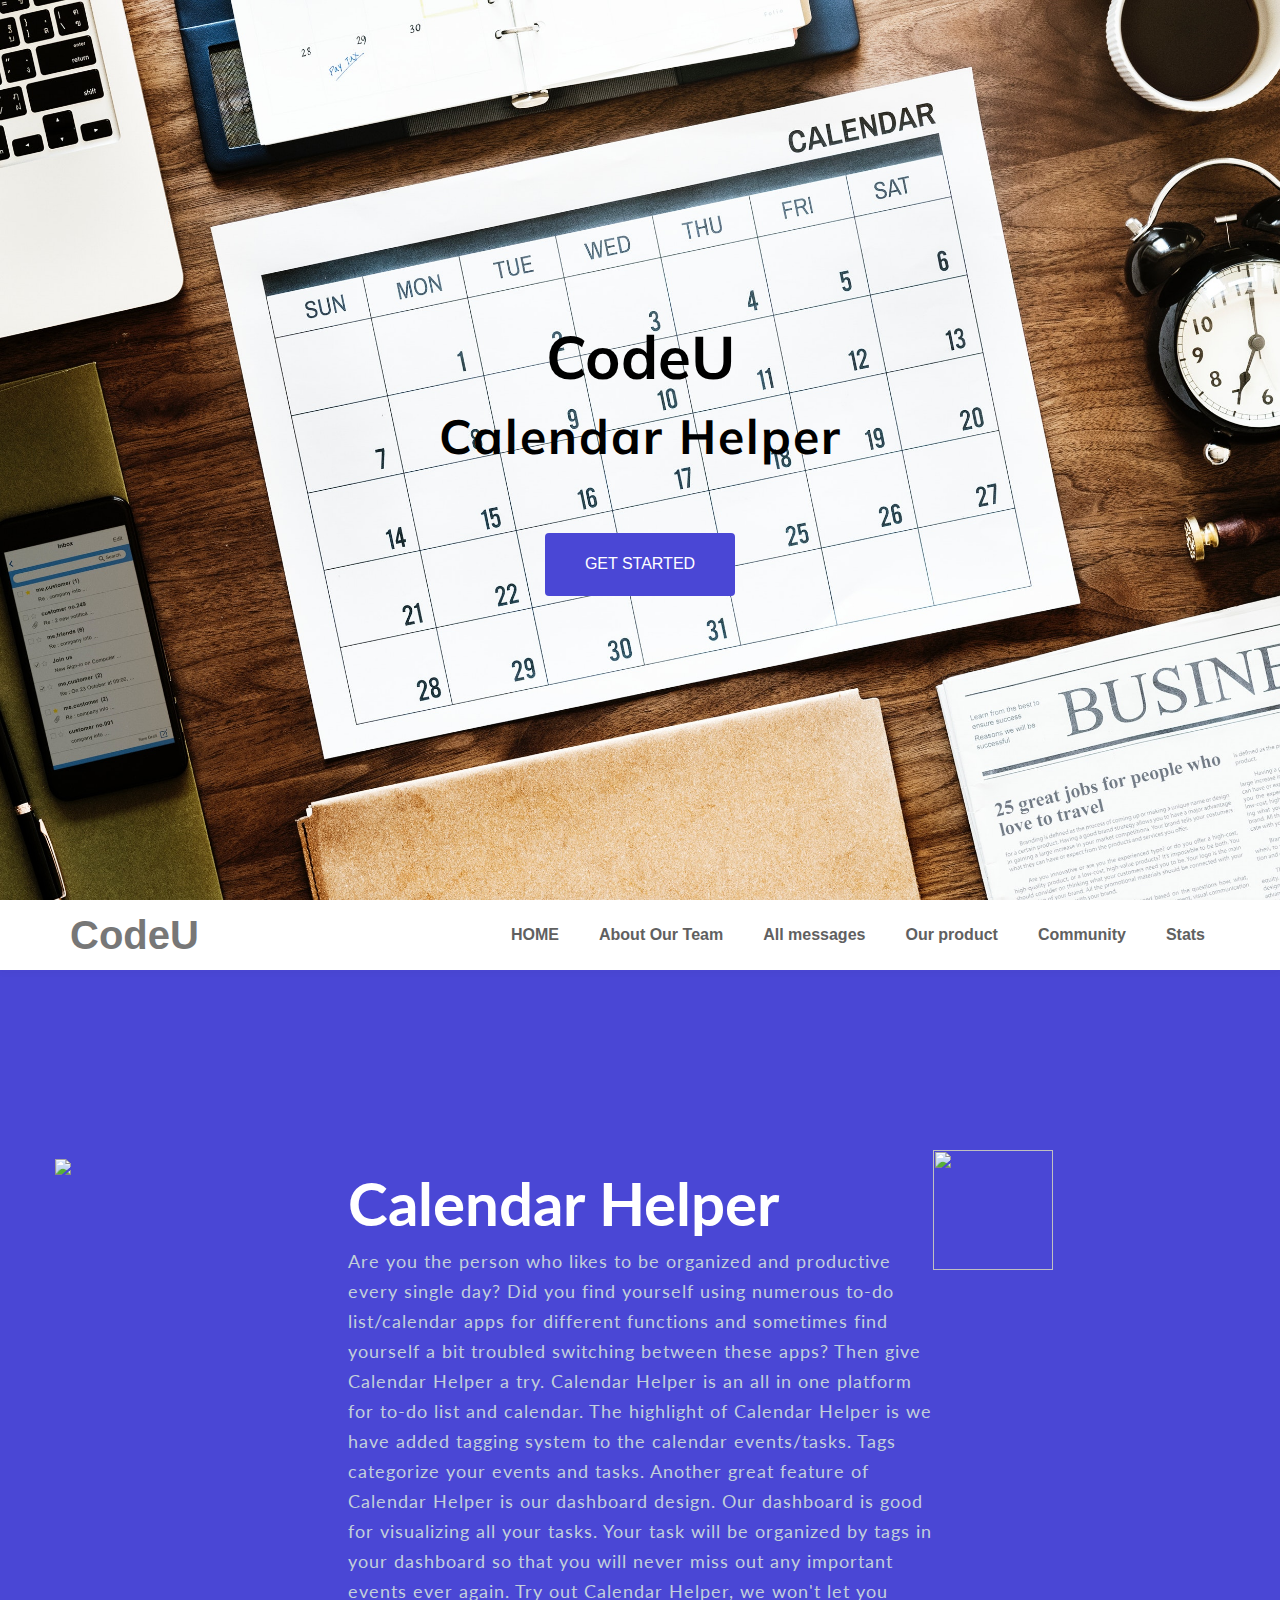
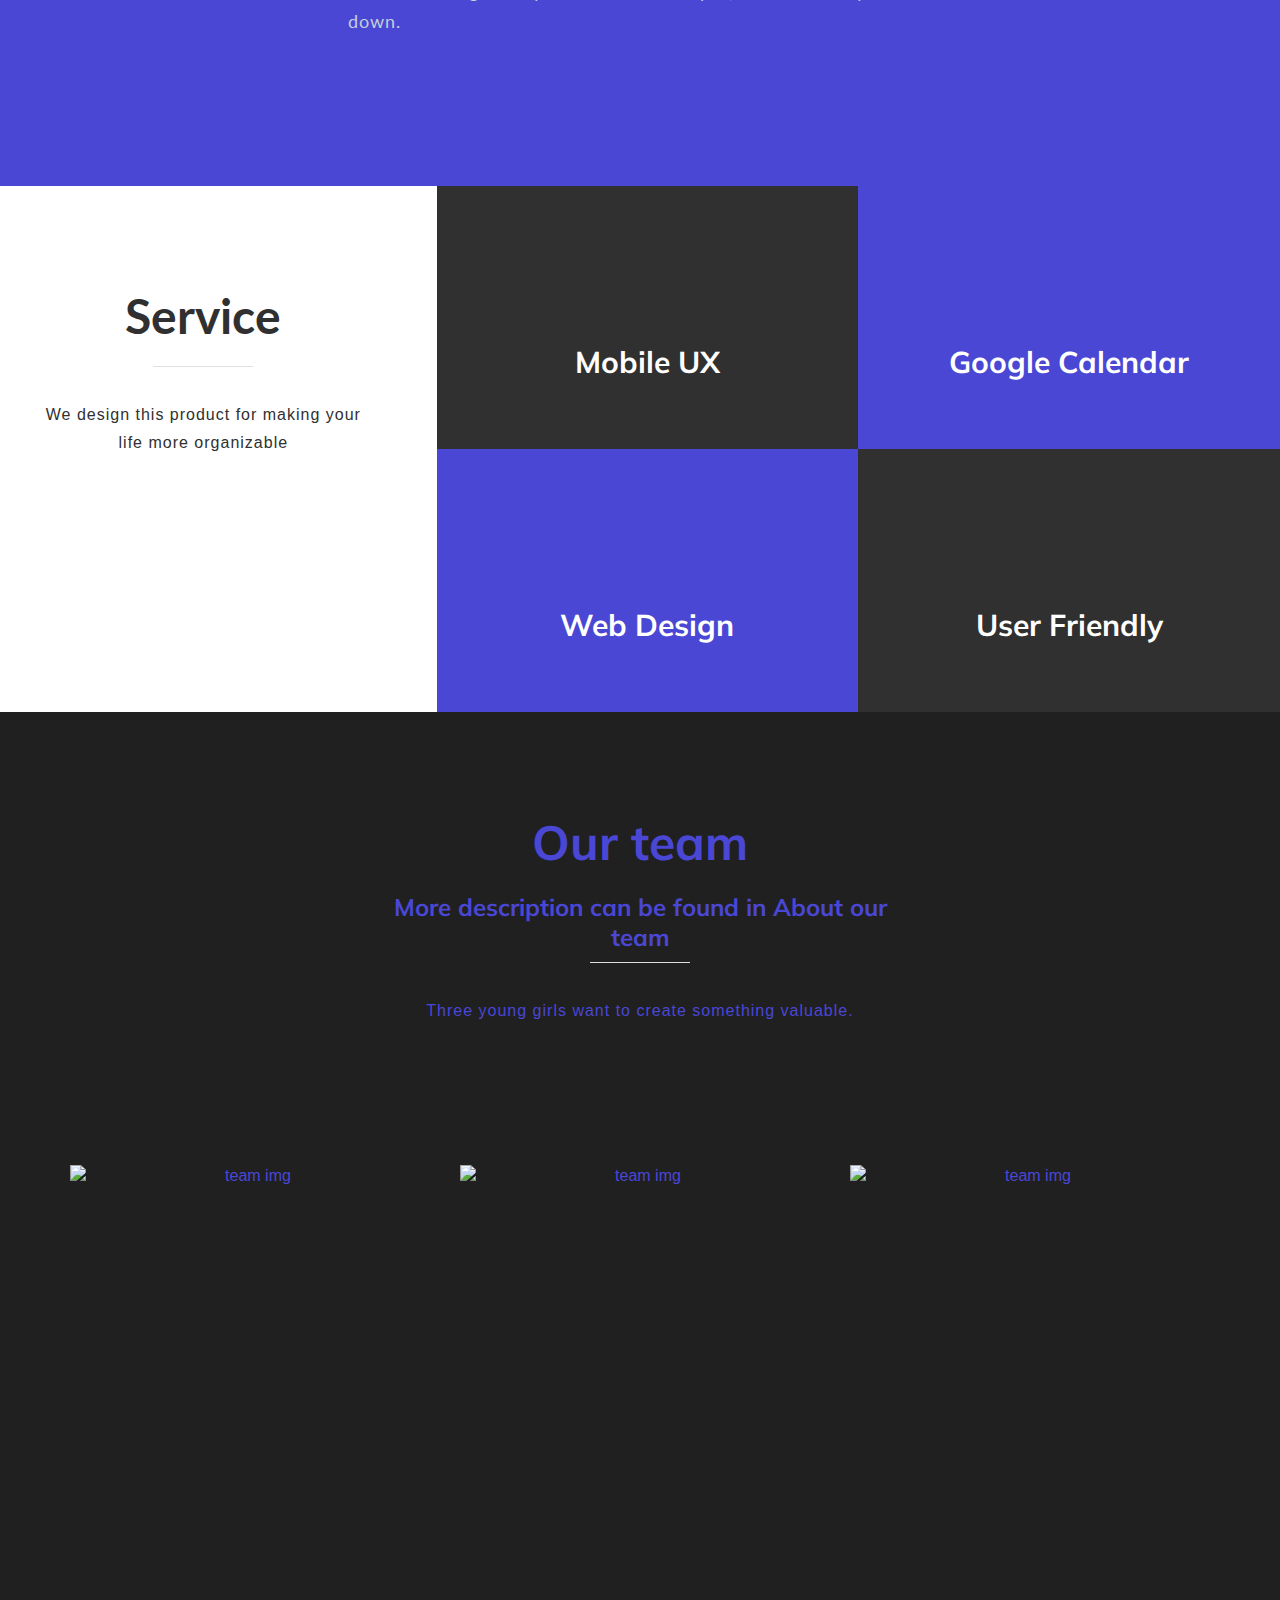
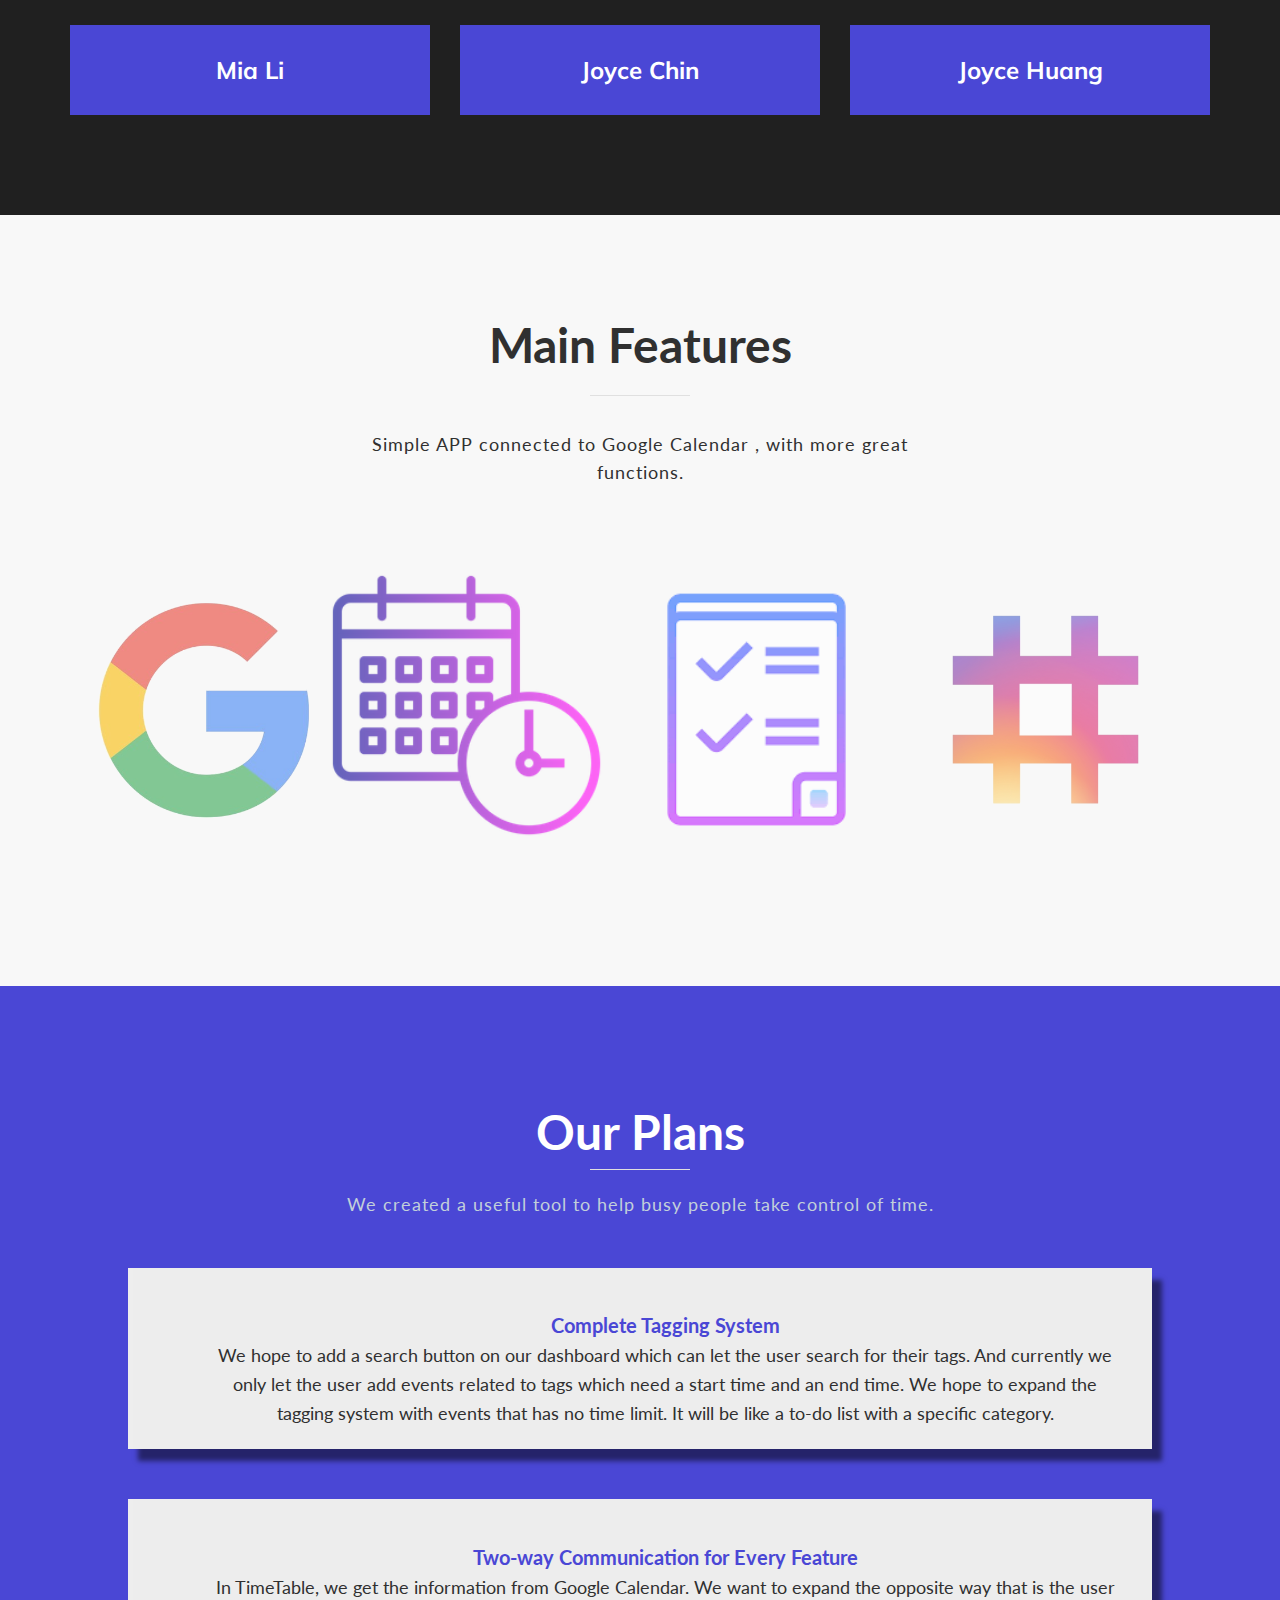
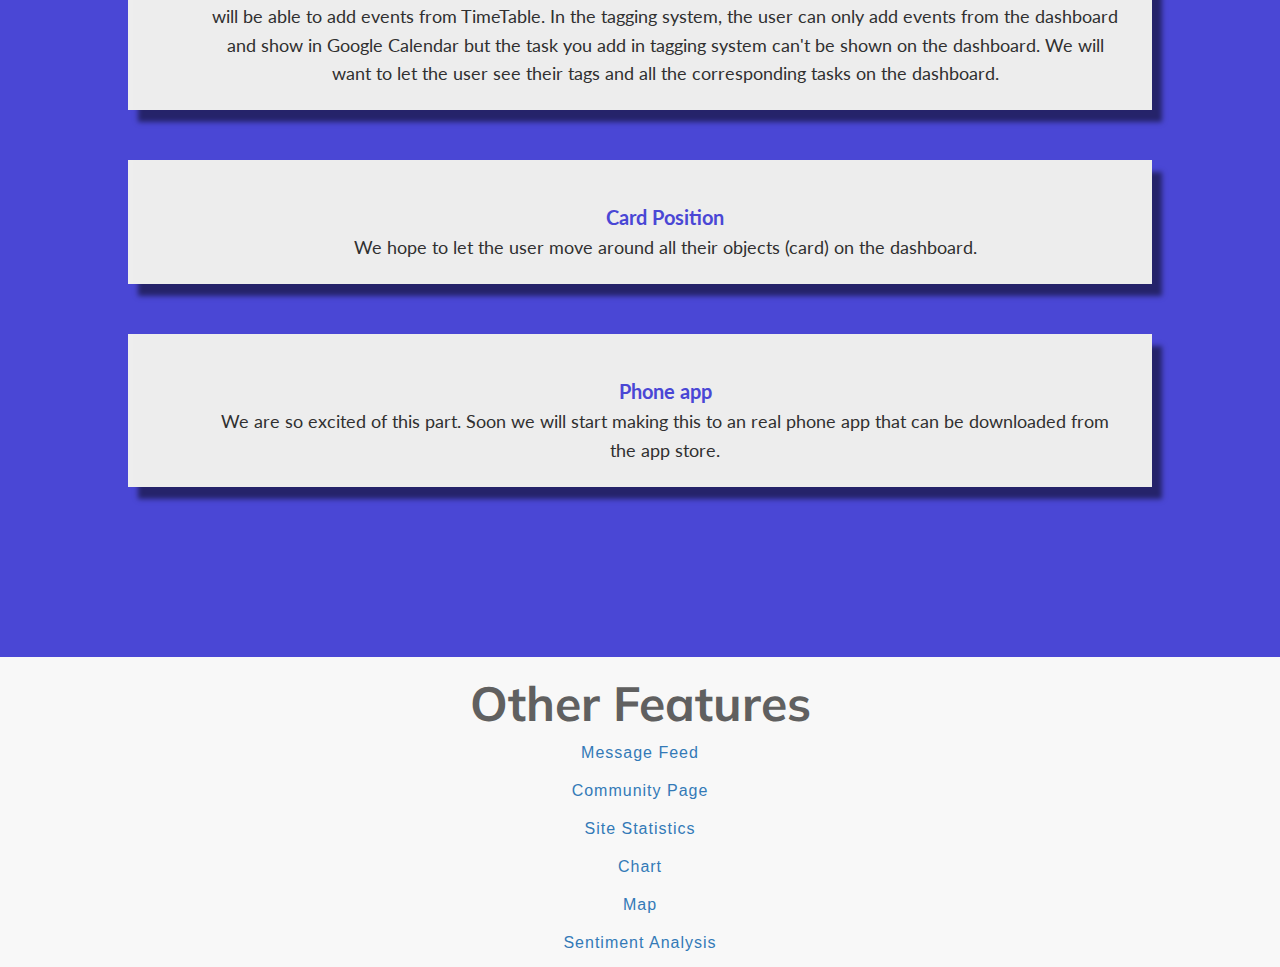
==== commit 6a376454: "modify map link" ====
--- a/src/main/webapp/index.html
+++ b/src/main/webapp/index.html
@@ -249,6 +249,77 @@
     </blockquote>
   </div>
 
+  <div id="other">
+    <h2>Other Features</h2>
+  </div>
+  <div id="guided-proj">
+
+    <a href="/feed.html">
+      <div class="card 1">
+        <div class="card_image">
+        </div>
+        <div class="card_title title-white">
+          <p>Message Feed</p>
+        </div>
+      </div>
+    </a>
+
+    <a href="/community.html">
+      <div class="card 2">
+        <div class="card_image">
+        </div>
+        <div class="card_title title-white">
+          <p>Community Page</p>
+        </div>
+      </div>
+    </a>
+
+    <a href="/stats.html">
+      <div class="card 3">
+        <div class="card_image">
+        </div>
+        <div class="card_title title-white">
+          <p>Site Statistics</p>
+        </div>
+      </div>
+    </a>
+  </div>
+
+
+  <div id="guided-proj">
+
+    <a href="/chart.html">
+      <div class="card 4">
+        <div class="card_image">
+        </div>
+        <div class="card_title title-white">
+          <p>Chart</p>
+        </div>
+      </div>
+    </a>
+
+    <a href="/map.html">
+      <div class="card 5">
+        <div class="card_image">
+        </div>
+        <div class="card_title title-white">
+          <p>Map</p>
+        </div>
+      </div>
+    </a>
+
+    <a href="/sentiment.html">
+      <div class="card 6">
+        <div class="card_image">
+        </div>
+        <div class="card_title title-white">
+          <p>Sentiment Analysis</p>
+        </div>
+      </div>
+    </a>
+  </div>
+
+
   <!-- JAVASCRIPT JS FILES -->
   <script src="js/landingJs/jquery.js"></script>
   <script src="js/landingJs/bootstrap.min.js"></script>
@@ -260,6 +331,8 @@
   <script src="js/landingJs/custom.js"></script>
   <script src="https://cdnjs.cloudflare.com/ajax/libs/jquery/3.0.0/jquery.min.js"></script>
   <script src="https://cdnjs.cloudflare.com/ajax/libs/jquery-modal/0.9.1/jquery.modal.min.js"></script>
+  <script src="https://cdnjs.cloudflare.com/ajax/libs/jquery/3.3.1/jquery.min.js"></script>
+  <script src="https://cdnjs.cloudflare.com/ajax/libs/jqueryui/1.12.1/jquery-ui.min.js"></script>
 </body>
 
 </html>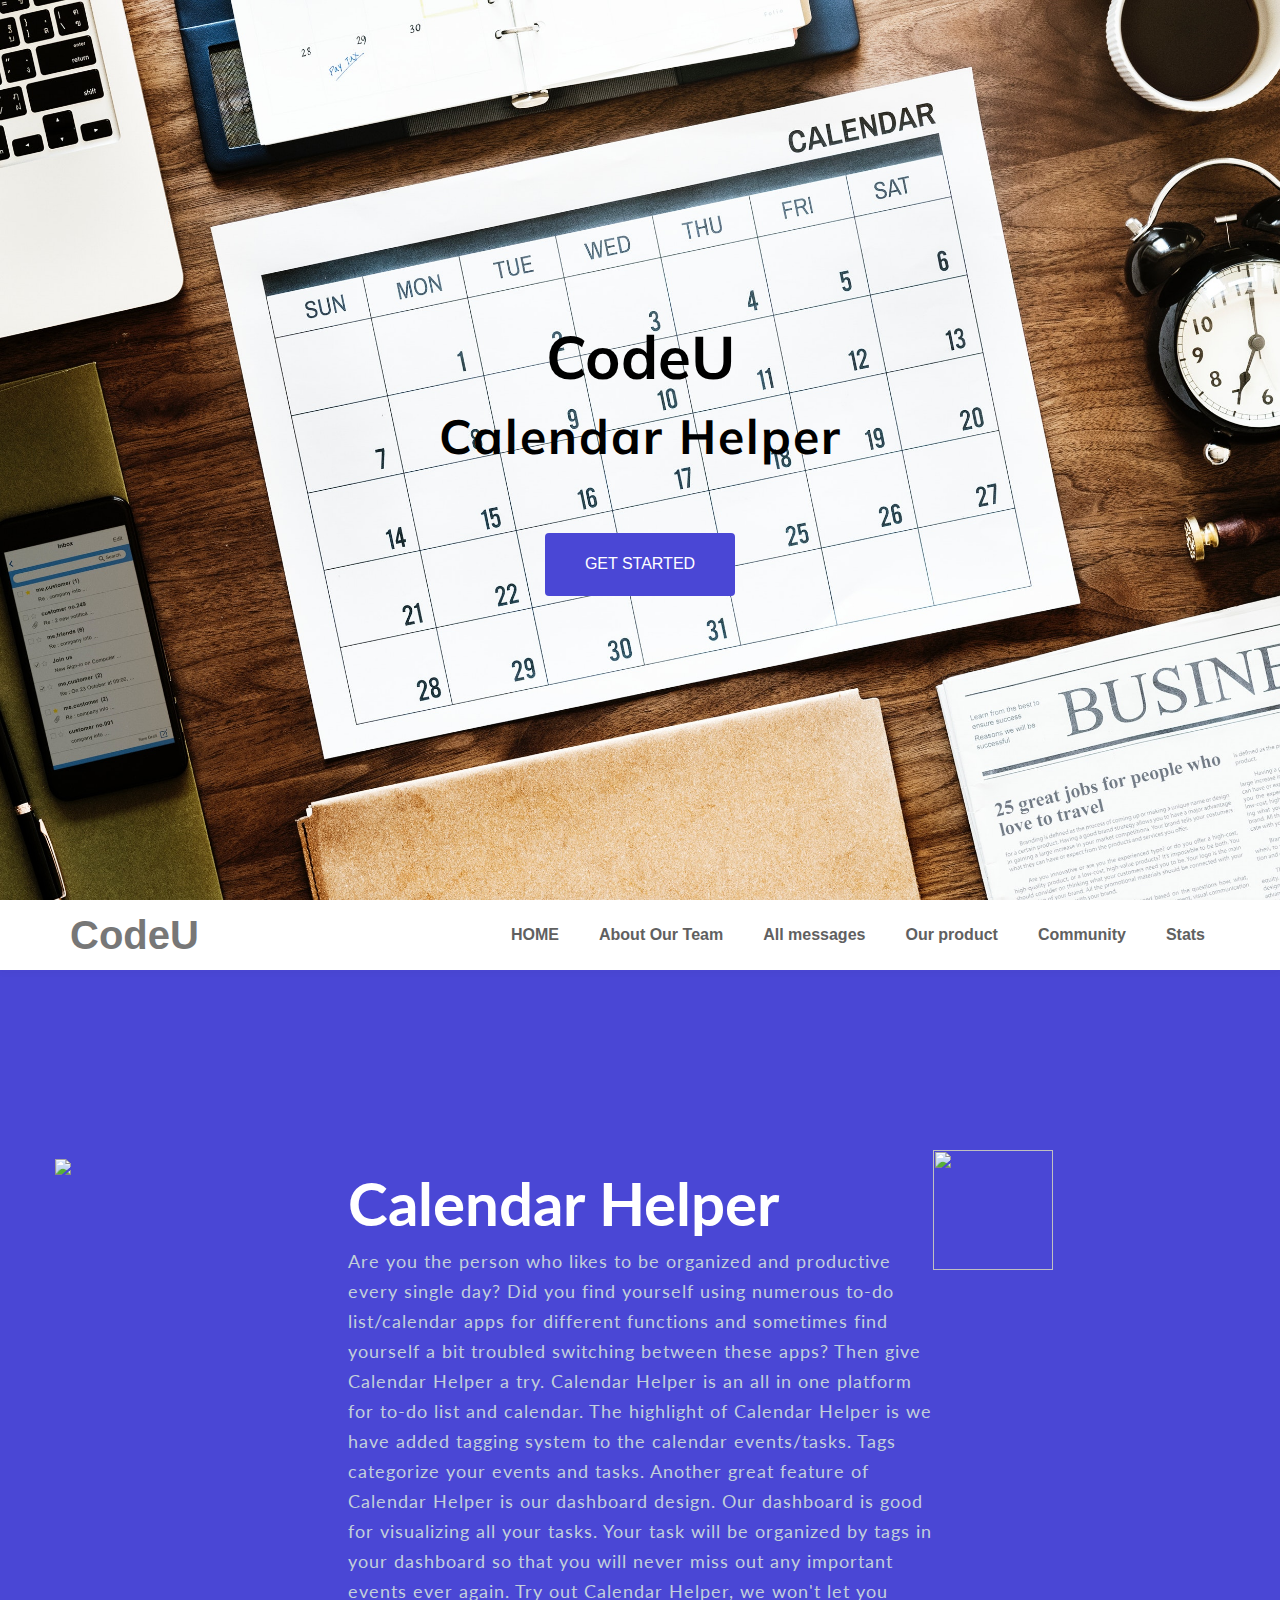
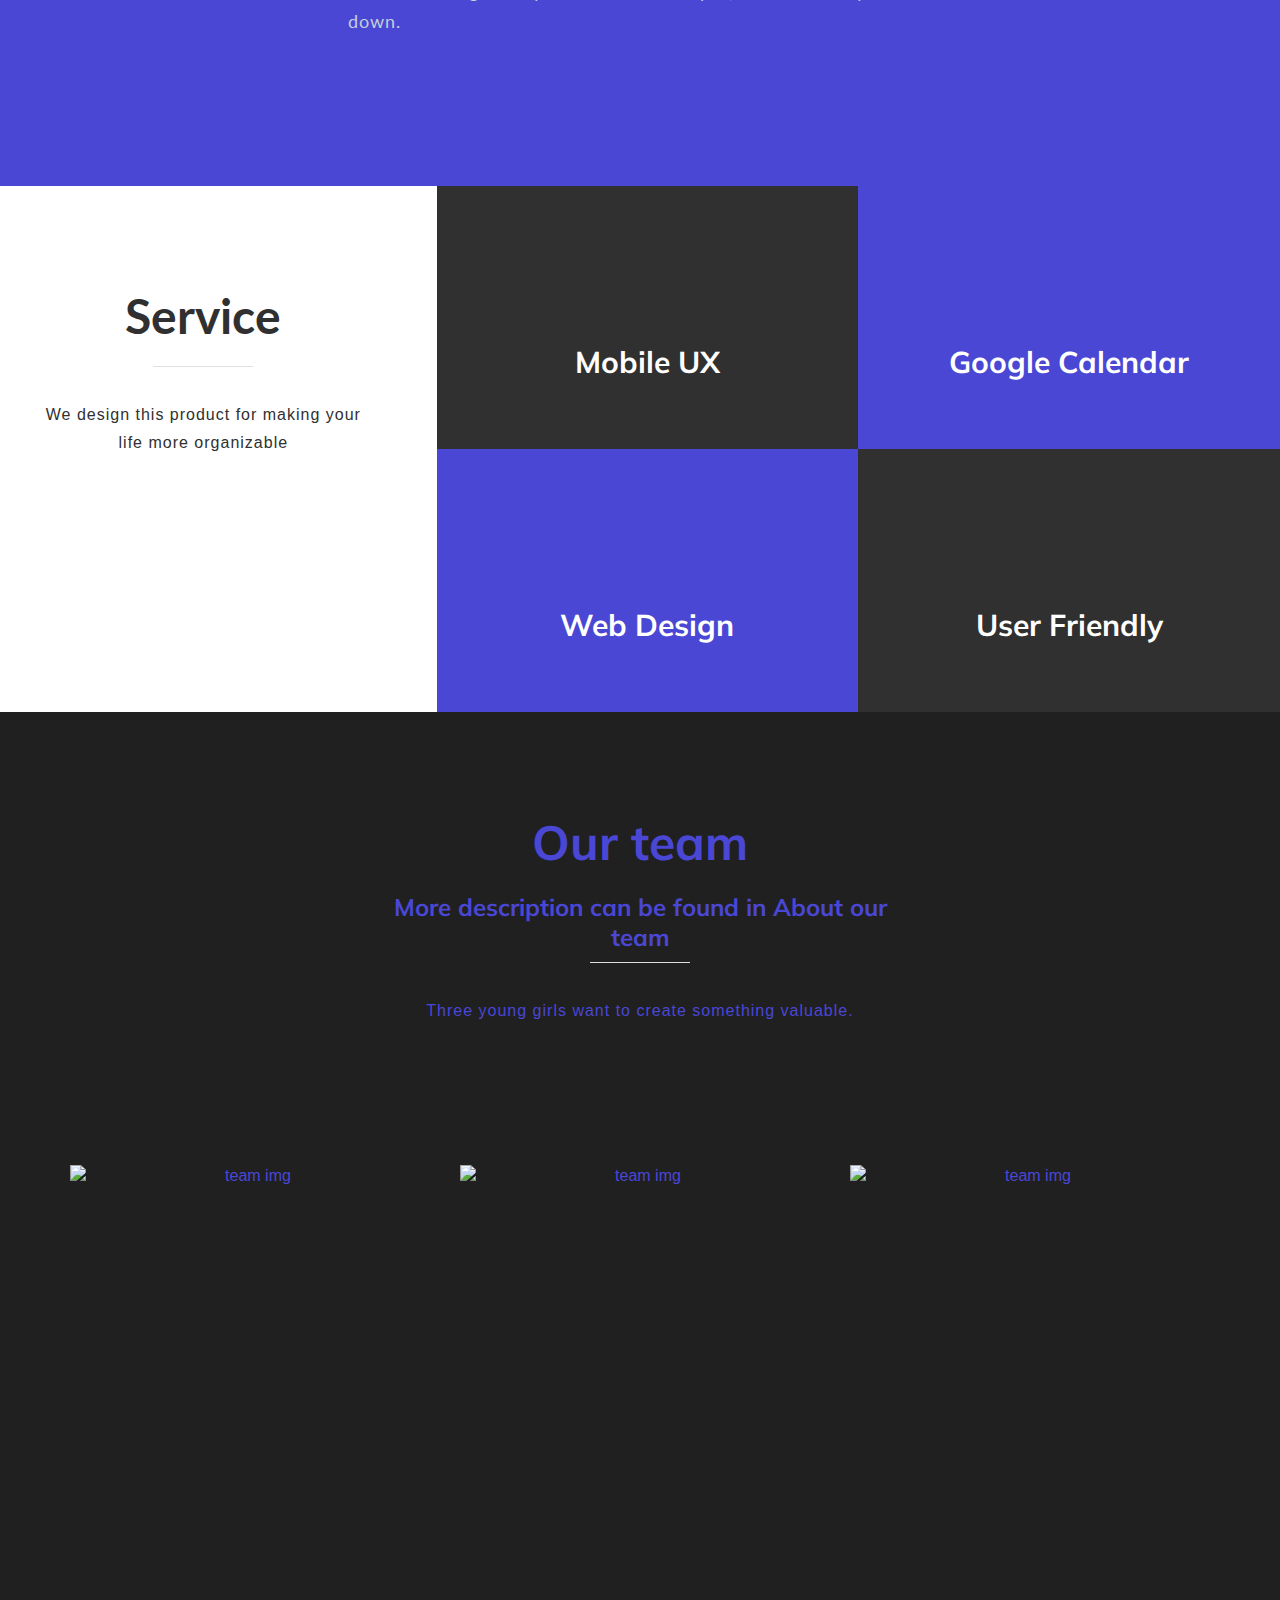
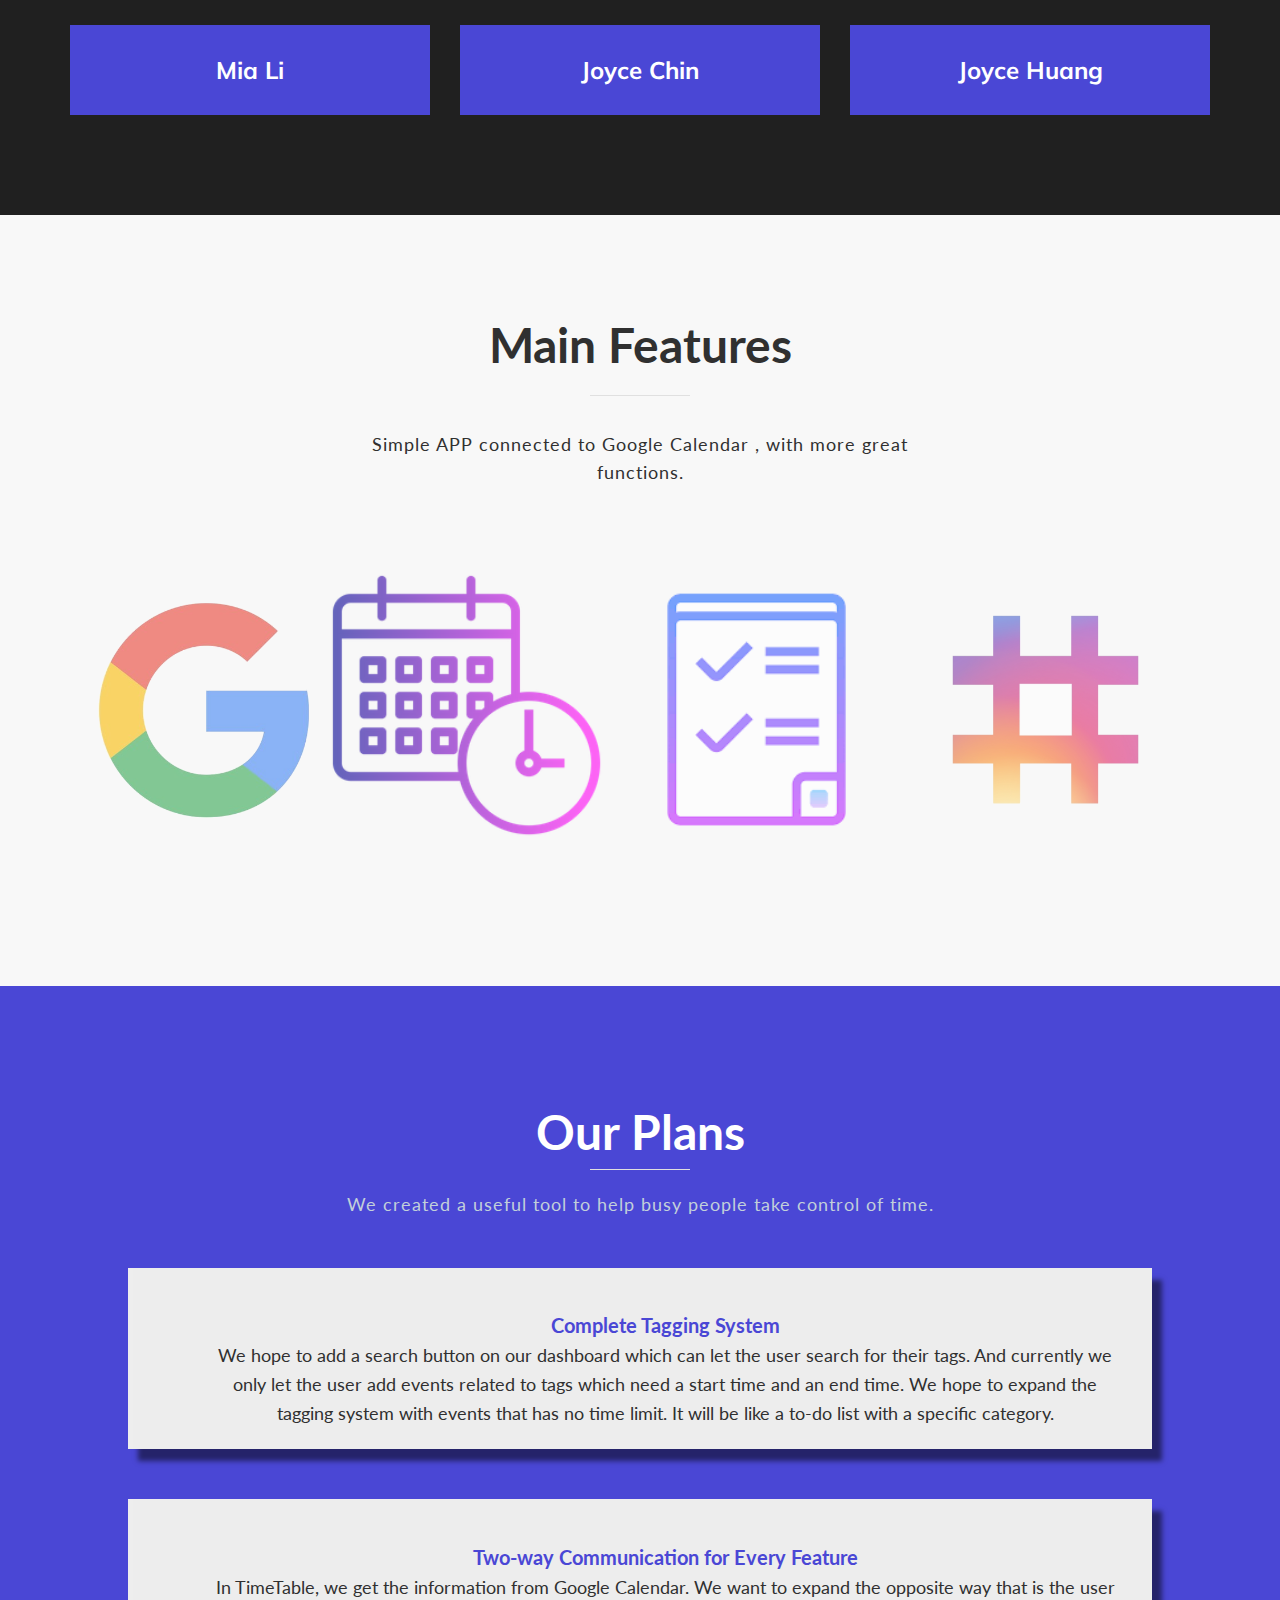
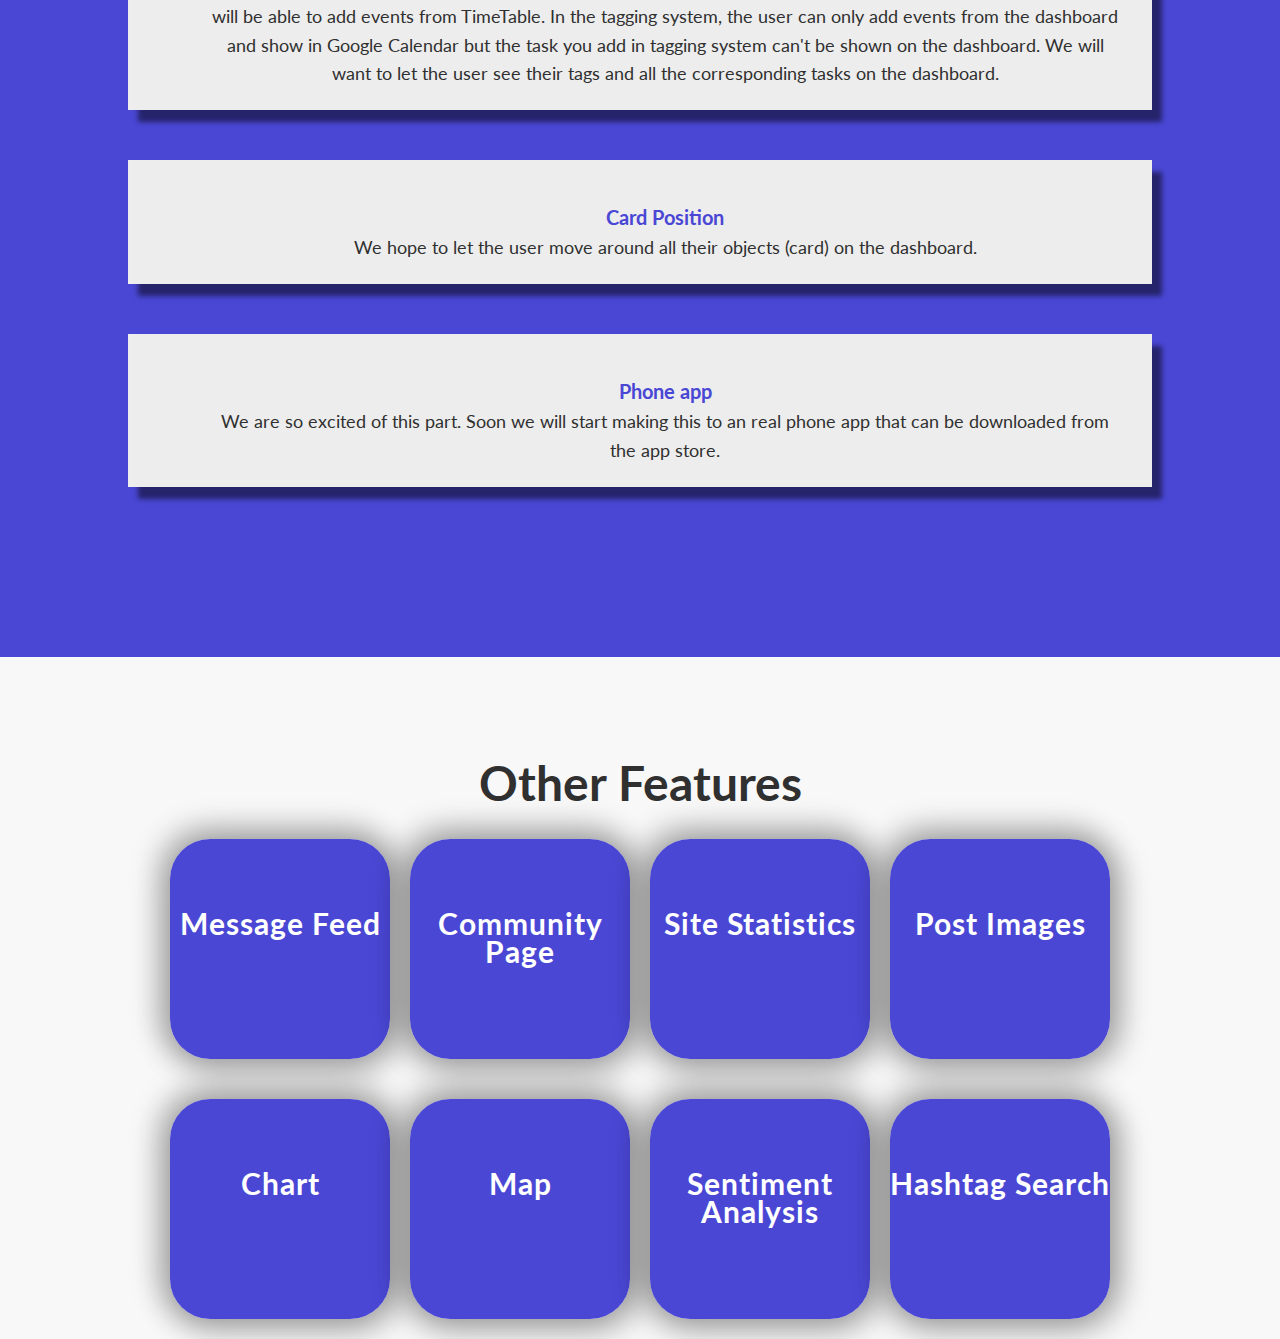
==== commit 843b3d90: "form unguided projects css & add my unguided projects on landing page" ====
--- a/src/main/webapp/index.html
+++ b/src/main/webapp/index.html
@@ -283,6 +283,16 @@
         </div>
       </div>
     </a>
+
+    <a href="/sendimg.jsp">
+      <div class="card 8">
+        <div class="card_image">
+        </div>
+        <div class="card_title title-white">
+          <p>Post Images</p>
+        </div>
+      </div>
+    </a>
   </div>
 
 
@@ -317,6 +327,17 @@
         </div>
       </div>
     </a>
+
+    <a href="/taglist.html">
+      <div class="card 7">
+        <div class="card_image">
+        </div>
+        <div class="card_title title-white">
+          <p>Hashtag Search</p>
+        </div>
+      </div>
+    </a>
+
   </div>
 
 
--- a/src/main/webapp/css/landingCss/templatemo-style.css
+++ b/src/main/webapp/css/landingCss/templatemo-style.css
@@ -559,4 +559,75 @@
 	.portfolio-thumb .portfolio-overlay {
 		padding-top: 60px;
 	}
+}
+
+#guided-proj {
+	background-color: #f8f8f8;
+	background-repeat: no-repeat;
+	background-size: cover;
+	z-index: 0;
+	width: 75%;
+	margin: auto;
+	display: flex;
+	justify-content: space-around;
+	flex-wrap: wrap;
+}
+
+#other h2 {
+	font-family: 'Lato', Helvetica, Arial, Lucida, sans-serif;
+	font-style: normal;
+	text-transform: none;
+	text-decoration: none;
+	color: rgb(48, 48, 48);
+	margin-top: 100px;
+}
+
+#guided-proj .card {
+	margin: 20px auto;
+	width: 220px;
+	height: 220px;
+	border-radius: 40px;
+	box-shadow: 5px 5px 30px 7px rgba(0, 0, 0, 0.25), -5px -5px 30px 7px rgba(0, 0, 0, 0.22);
+	cursor: pointer;
+	transition: 0.4s;
+}
+
+#guided-proj .card .card_image {
+	width: inherit;
+	height: inherit;
+	border-radius: 40px;
+	background-color: #4a47d5;
+}
+
+#guided-proj .card .card_image img {
+	width: inherit;
+	height: inherit;
+	border-radius: 40px;
+	object-fit: cover;
+}
+
+#guided-proj .card .card_title {
+	text-align: center;
+	border-radius: 0px 0px 40px 40px;
+	font-family: 'Lato', Helvetica, Arial, Lucida, sans-serif;
+	font-weight: bold;
+	font-size: 30px;
+	margin-top: -150px;
+	height: 40px;
+}
+
+#guided-proj .card:hover {
+	transform: scale(0.9, 0.9);
+	box-shadow: 5px 5px 30px 15px rgba(0, 0, 0, 0.25), -5px -5px 30px 15px rgba(0, 0, 0, 0.22);
+}
+
+#guided-proj .title-white {
+	color: white;
+}
+
+@media all and (max-width: 500px) {
+	.card-list {
+		/* On small screens, we are no longer using row direction but column */
+		flex-direction: column;
+	}
 }